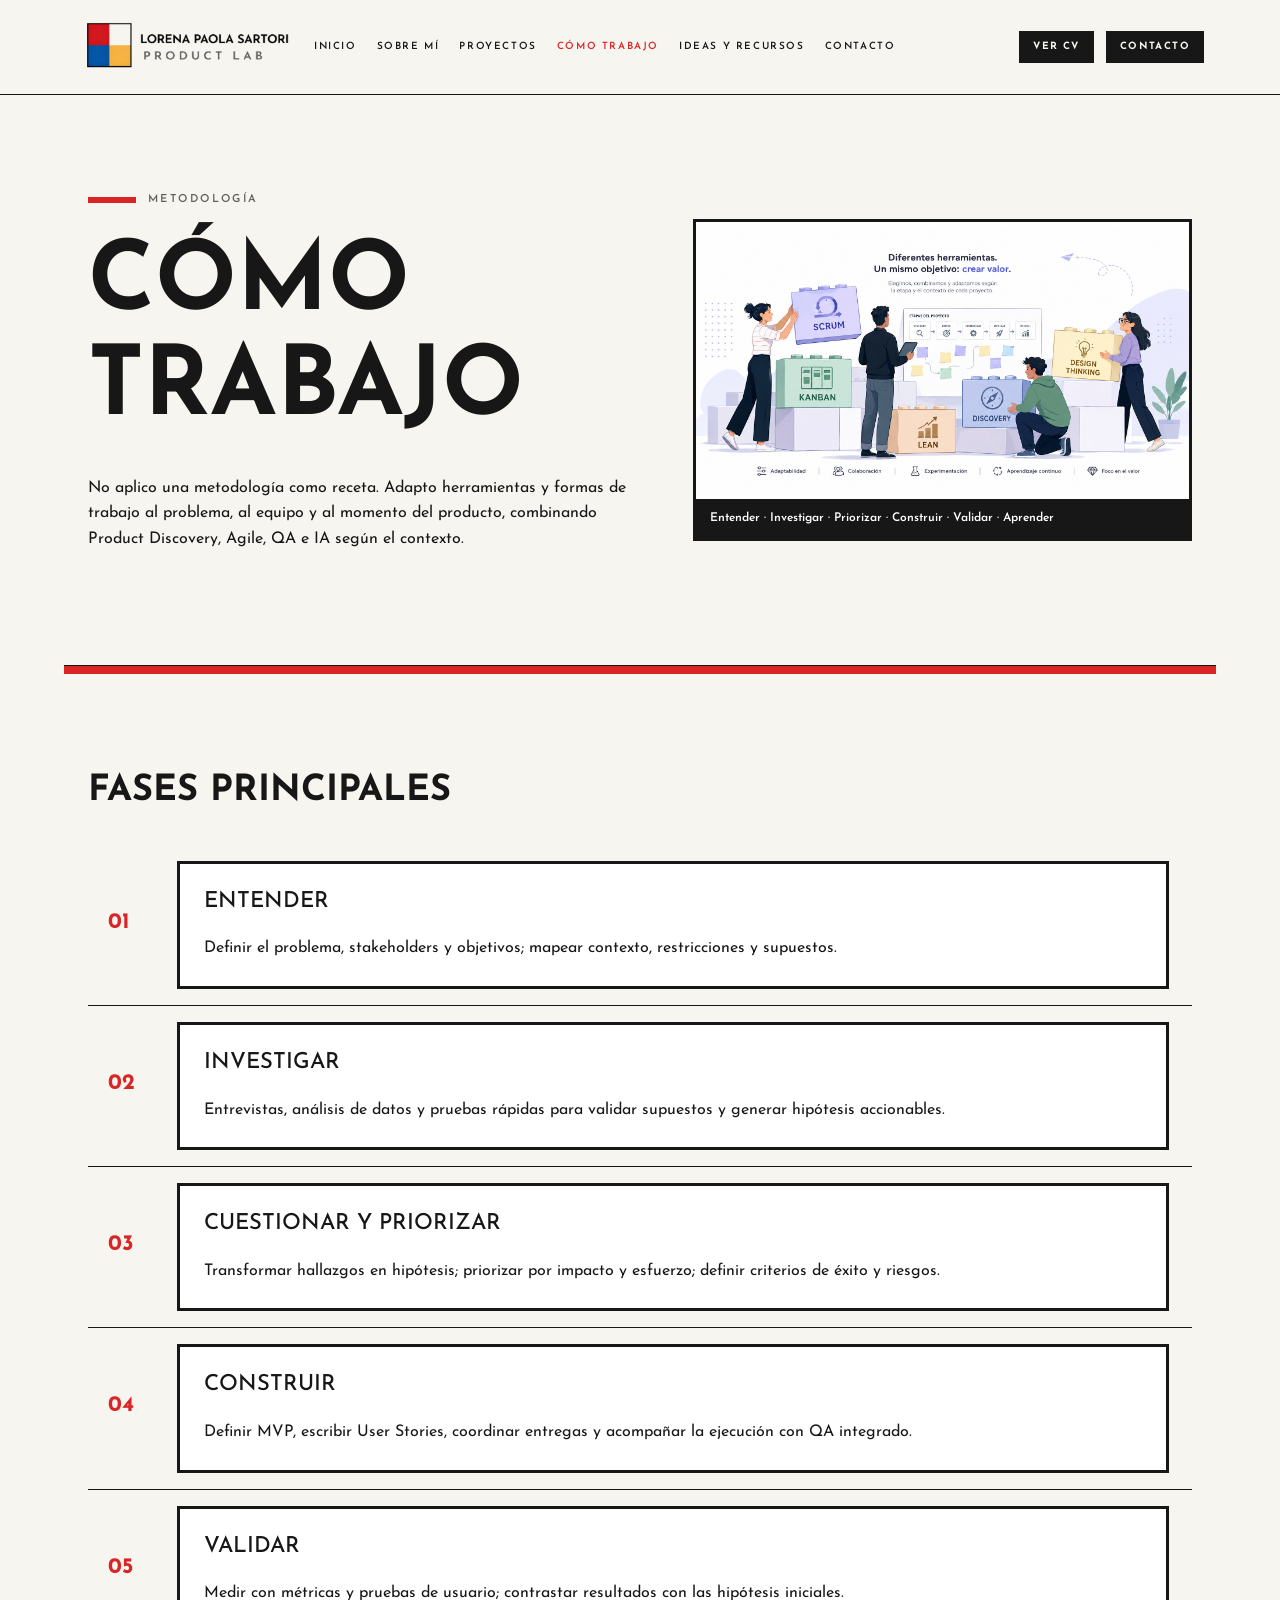
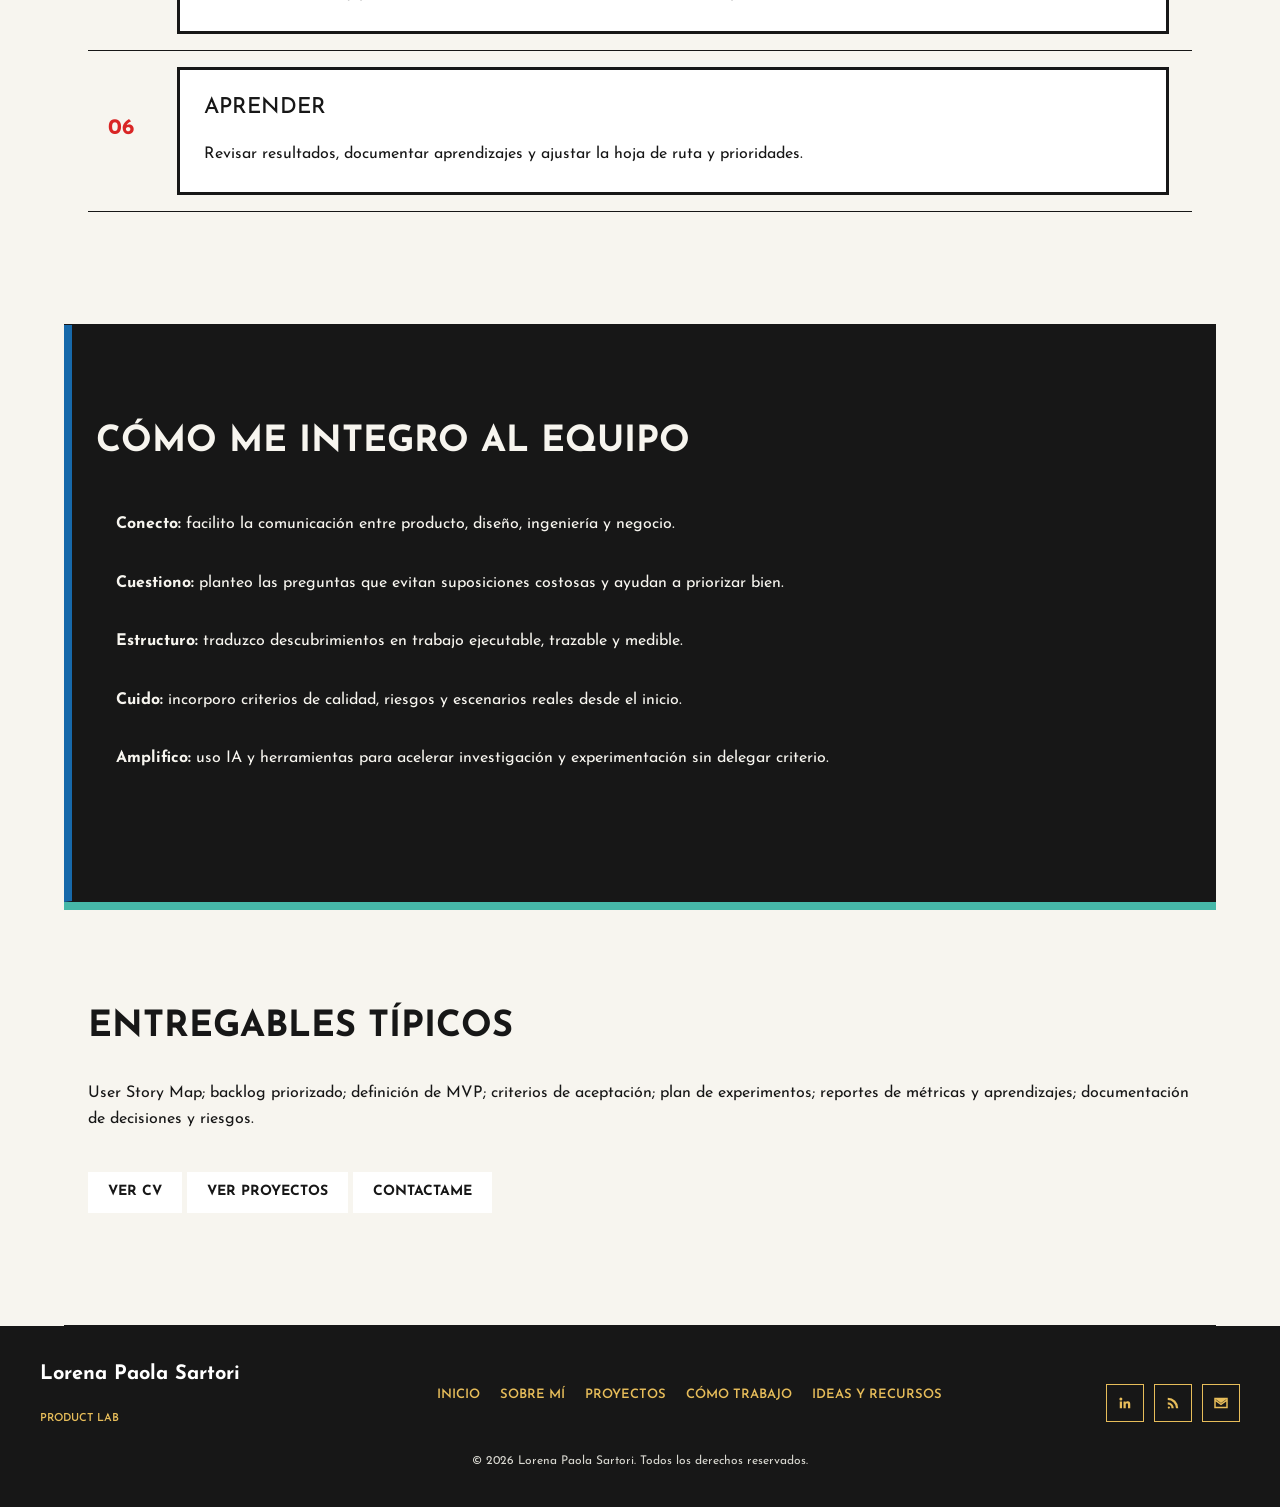
==== pages/como-trabajo.html @ ee50929f "Diseño: ajusta recursos, contacto y cabeceras responsive Alinea las páginas y el pie con los cambios" ====
<!DOCTYPE html>
<html lang="es">
<head>
  <meta charset="UTF-8" />
  <meta name="viewport" content="width=device-width, initial-scale=1.0" />
  <meta name="description" content="Cómo trabajo — Lorena Paola Sartori. Metodología, fases, entregables y forma de integrarme a equipos para convertir problemas en productos.">
  <title>Cómo trabajo | Lorena Sartori - Product Lab</title>

  <!-- Bootstrap -->
  <link href="https://cdn.jsdelivr.net/npm/bootstrap@5.3.3/dist/css/bootstrap.min.css" rel="stylesheet" integrity="sha384-QWTKZyjpPEjISv5WaRU9OFeRpok6YctnYmDr5pNlyT2bRjXh0JMhjY6hW+ALEwIH" crossorigin="anonymous">

  <!-- Google Fonts -->
  <link rel="preconnect" href="https://fonts.googleapis.com">
  <link rel="preconnect" href="https://fonts.gstatic.com" crossorigin>
  <link href="https://fonts.googleapis.com/css2?family=Josefin+Sans:ital,wght@0,100..700;1,100..700&display=swap" rel="stylesheet">

  <link href="https://unpkg.com/aos@2.3.4/dist/aos.css" rel="stylesheet">
  <!-- CSS externo -->
  <link rel="stylesheet" href="../style/styles.css">
</head>
<body class="site-body inner-page work-page">

  <header class="site-header">
    <nav class="navbar navbar-expand-lg site-navbar" aria-label="Navegación principal">
      <div class="container-fluid site-navbar-inner">
        <a class="navbar-brand brand" href="../index.html" aria-label="Lorena Paola Sartori Product Lab">
          <img class="brand-logo" src="../imagenes/ponle-en-el-nombre-lorena-paola-sartori.png" alt="Lorena Paola Sartori Product Lab">
        </a>
        <button class="navbar-toggler" type="button" data-bs-toggle="collapse" data-bs-target="#work-navigation" aria-controls="work-navigation" aria-expanded="false" aria-label="Abrir navegación">
          <span class="navbar-toggler-icon"></span>
        </button>
        <div class="collapse navbar-collapse" id="work-navigation">
          <ul class="navbar-nav nav-list me-auto mb-2 mb-lg-0">
            <li class="nav-item"><a class="nav-link" href="../index.html">Inicio</a></li>
            <li class="nav-item"><a class="nav-link" href="./sobre-mi.html">Sobre mí</a></li>
            <li class="nav-item"><a class="nav-link" href="./proyectos.html">Proyectos</a></li>
            <li class="nav-item"><a class="nav-link" href="./como-trabajo.html" aria-current="page">Cómo trabajo</a></li>
            <li class="nav-item"><a class="nav-link" href="./ideas-recursos.html">Ideas y Recursos</a></li>
            <li class="nav-item"><a class="nav-link" href="./contacto.html">Contacto</a></li>
          </ul>
          <div class="header-actions">
            <a href="../documento/lorena-paola-sartori.pdf" class="header-action">Ver CV</a>
            <a href="../index.html#contacto" class="header-action">Contacto</a>
          </div>
        </div>
      </div>
    </nav>
  </header>

  <main class="site-main">

    <section class="page-section work-hero" data-aos="fade-up">
      <p class="eyebrow"><span></span>Metodología</p>
      <h1 class="page-title">Cómo trabajo</h1>
      <p>
        No aplico una metodología como receta. Adapto herramientas y formas de trabajo al problema,
        al equipo y al momento del producto, combinando Product Discovery, Agile, QA e IA según el contexto.
      </p>
      <figure>
        <img
          src="../imagenes/metodologia.png"
          alt="Diagrama del flujo de trabajo: entender, investigar, priorizar, construir, validar, aprender"
        />
        <figcaption class="metadata">Entender · Investigar · Priorizar · Construir · Validar · Aprender</figcaption>
      </figure>
    </section>

    <section class="page-section" data-aos="fade-up">
      <h2 class="section-title">Fases principales</h2>

      <ol>
        <li>
          <article class="project-card">
            <h3>Entender</h3>
            <p>Definir el problema, stakeholders y objetivos; mapear contexto, restricciones y supuestos.</p>
          </article>
        </li>
        <li>
          <article class="project-card">
            <h3>Investigar</h3>
            <p>Entrevistas, análisis de datos y pruebas rápidas para validar supuestos y generar hipótesis accionables.</p>
          </article>
        </li>
        <li>
          <article class="project-card">
            <h3>Cuestionar y priorizar</h3>
            <p>Transformar hallazgos en hipótesis; priorizar por impacto y esfuerzo; definir criterios de éxito y riesgos.</p>
          </article>
        </li>
        <li>
          <article class="project-card">
            <h3>Construir</h3>
            <p>Definir MVP, escribir User Stories, coordinar entregas y acompañar la ejecución con QA integrado.</p>
          </article>
        </li>
        <li>
          <article class="project-card">
            <h3>Validar</h3>
            <p>Medir con métricas y pruebas de usuario; contrastar resultados con las hipótesis iniciales.</p>
          </article>
        </li>
        <li>
          <article class="project-card">
            <h3>Aprender</h3>
            <p>Revisar resultados, documentar aprendizajes y ajustar la hoja de ruta y prioridades.</p>
          </article>
        </li>
      </ol>
    </section>

    <section class="page-section" data-aos="fade-up">
      <h2 class="section-title">Cómo me integro al equipo</h2>

      <ul>
        <li><strong>Conecto:</strong> facilito la comunicación entre producto, diseño, ingeniería y negocio.</li>
        <li><strong>Cuestiono:</strong> planteo las preguntas que evitan suposiciones costosas y ayudan a priorizar bien.</li>
        <li><strong>Estructuro:</strong> traduzco descubrimientos en trabajo ejecutable, trazable y medible.</li>
        <li><strong>Cuido:</strong> incorporo criterios de calidad, riesgos y escenarios reales desde el inicio.</li>
        <li><strong>Amplifico:</strong> uso IA y herramientas para acelerar investigación y experimentación sin delegar criterio.</li>
      </ul>
    </section>

    <section class="page-section deliverables-section" data-aos="fade-up">
      <h2 class="section-title">Entregables típicos</h2>

      <p>
        User Story Map; backlog priorizado; definición de MVP; criterios de aceptación; plan de experimentos;
        reportes de métricas y aprendizajes; documentación de decisiones y riesgos.
      </p>

      <p>
        <!-- Ajuste 1: nombre de archivo sin espacios -->
        <a href="../documento/lorena-paola-sartori.pdf" class="header-action">Ver CV</a>
        <a href="./proyectos.html" class="header-action">Ver proyectos</a>
        <a href="../index.html#contacto" class="header-action">Contactame</a>
      </p>
    </section>

  </main>

  <footer class="site-footer">
    <div class="footer-content">
      <p class="brand-name">Lorena Paola Sartori</p>
      <p class="brand-label">Product Lab</p>

      <nav class="site-nav" aria-label="Navegación secundaria">
        <ul class="footer-nav-list">
          <li><a href="../index.html">Inicio</a></li>
          <li><a href="./sobre-mi.html">Sobre mí</a></li>
          <li><a href="./proyectos.html">Proyectos</a></li>
          <li><a href="./como-trabajo.html">Cómo trabajo</a></li>
          <li><a href="./ideas-recursos.html">Ideas y Recursos</a></li>
        </ul>
      </nav>

      <nav class="footer-socials" aria-label="Contacto">
        <a href="https://www.linkedin.com/in/lorena-paola-sartori-pm/" target="_blank" rel="noopener noreferrer" aria-label="LinkedIn">
          <svg viewBox="0 0 24 24" aria-hidden="true"><path d="M6.5 8.5a2 2 0 1 0 0-4 2 2 0 0 0 0 4ZM5 10h3v9H5Zm5 0h2.9v1.2c.5-.8 1.4-1.4 2.8-1.4 2.8 0 3.3 1.8 3.3 4V19h-3v-4.6c0-1.1 0-2.1-1.3-2.1s-1.7 1-1.7 2V19h-3Z"/></svg>
        </a>
        <a href="https://anonimus201990.blogspot.com/" target="_blank" rel="noopener noreferrer" aria-label="Blog">
          <svg viewBox="0 0 24 24" aria-hidden="true"><path d="M5 5v3a11 11 0 0 1 11 11h3A14 14 0 0 0 5 5Zm0 6v3a5 5 0 0 1 5 5h3a8 8 0 0 0-8-8Zm1.5 5.5a1.5 1.5 0 1 0 0 3 1.5 1.5 0 0 0 0-3Z"/></svg>
        </a>
        <a href="mailto:lorenapaolasartori.it@gmail.com" aria-label="Correo electrónico">
          <svg viewBox="0 0 24 24" aria-hidden="true"><path d="M3 5h18v14H3Zm2 2v.5l7 5 7-5V7l-7 5Zm14 10V10l-7 5-7-5v7Z"/></svg>
        </a>
      </nav>
      <p class="footer-copy">© 2026 Lorena Paola Sartori. Todos los derechos reservados.</p>
    </div>
  </footer>

  <!-- Bootstrap JS -->
  <script src="https://cdn.jsdelivr.net/npm/bootstrap@5.3.3/dist/js/bootstrap.bundle.min.js" integrity="sha384-YvpcrYf0tY3lHB60NNkmXc5s9fDVZLESaAA55NDzOxhy9GkcIdslK1eN7N6jIeHz" crossorigin="anonymous"></script>
  <script src="https://unpkg.com/aos@2.3.4/dist/aos.js"></script>
  <script>
    AOS.init({
      duration: 500,
      once: true,
      offset: 48,
      disable: window.matchMedia('(prefers-reduced-motion: reduce)').matches
    });
  </script></body>
</html>
---- style/styles.css ----
.project-card {
  transition: transform 0.3s ease, border-color 0.3s ease;
}
@media (prefers-reduced-motion: reduce) {
  .project-card {
    transition: none;
  }
}

html {
  scroll-behavior: smooth;
}

body,
.site-body {
  font-family: "Josefin Sans", Arial, sans-serif;
  font-size: 16px;
  line-height: 1.6;
  color: #171717;
  background-color: #F7F5EF;
}

ul,
ol {
  list-style: none;
}

a {
  color: inherit;
  text-decoration: none;
}

img {
  display: block;
  width: 100%;
  max-width: 100%;
  height: auto;
}

iframe {
  max-width: 100%;
  border: 1px solid #171717;
}

.embedded-content {
  width: 100%;
  height: 480px;
  border: none;
}

h1,
h2,
h3 {
  color: #171717;
  text-transform: uppercase;
}

h1,
.page-title {
  font-size: clamp(2.5rem, 10vw, 56px);
  font-weight: 700;
  line-height: 1.1;
}

h2,
.section-title {
  font-size: clamp(2rem, 7vw, 36px);
  font-weight: 700;
  line-height: 1.2;
}

h3 {
  font-size: 22px;
  line-height: 1.3;
}

p {
  font-size: 16px;
  line-height: 1.6;
}

.metadata {
  color: #5F625F;
  font-size: 12px;
  font-weight: 600;
}

.highlight-red {
  color: #D92525;
}

.eyebrow {
  margin: 0;
  color: #5F625F;
  font-size: 11px;
  font-weight: 600;
  letter-spacing: 0.22em;
  text-transform: uppercase;
}

.eyebrow-light {
  color: rgba(247, 245, 239, 0.6);
}

.section-title-light {
  color: #F7F5EF;
  margin-top: 16px;
}

.site-body a:hover {
  color: #D92525;
}
.site-body a:focus-visible,
.site-body button:focus-visible {
  outline: 2px solid #E7BD5A;
  outline-offset: 3px;
}
.site-body a:active,
.site-body button:active {
  transform: translateY(1px);
}

* {
  margin: 0;
  padding: 0;
  box-sizing: border-box;
}

.site-main {
  width: 100%;
  background-color: #F7F5EF;
}

.home-page .site-main {
  display: flex;
  flex-direction: column;
}

.home-page .hero-section {
  order: 1;
}

.home-page .project-metrics {
  order: 2;
}

.home-page .problems-section {
  order: 3;
}

.home-page .capacities-section {
  order: 4;
}

.home-page .work-method-section {
  order: 5;
}

.home-page .selected-projects-section {
  order: 6;
}

.home-page .contact-section {
  order: 7;
}

.page-section {
  display: flex;
  flex-direction: column;
  align-items: flex-start;
  gap: 24px;
  width: min(1200px, 100% - 48px);
  margin: 0 auto;
  padding: 64px 24px;
  border-bottom: 3px solid #171717;
}

.page-section figure {
  width: min(100%, 760px);
  border: 3px solid #171717;
  background-color: #FFFFFF;
}

.page-section figcaption {
  padding: 10px 14px;
  color: #FFFFFF;
  background-color: #171717;
  font-size: 12px;
}

.hero-section {
  display: grid;
  grid-template-columns: 1fr;
  grid-template-areas: "content" "image";
  align-items: center;
  gap: 48px;
}

.hero-content {
  grid-area: content;
  display: flex;
  flex-direction: column;
  gap: 20px;
  width: 100%;
}

.hero-image {
  grid-area: image;
  width: 100%;
  animation: hero-image-enter 500ms ease-out both;
}

@keyframes hero-image-enter {
  from {
    opacity: 0;
    transform: translateY(16px);
  }
  to {
    opacity: 1;
    transform: translateY(0);
  }
}
.hero-actions {
  display: flex;
  flex-wrap: wrap;
  gap: 14px;
  margin-top: 8px;
}

.project-metrics {
  width: 100%;
  border-top: 1px solid #171717;
  border-bottom: 1px solid #171717;
}

.metrics-container {
  display: grid;
  grid-template-columns: repeat(2, minmax(0, 1fr));
  width: min(1152px, 100%);
  margin: 0 auto;
}

.metric-item {
  display: flex;
  flex-direction: column;
  gap: 12px;
  min-height: 126px;
  padding: 28px 16px;
  border-left: 1px solid #171717;
}

.metric-item:first-child {
  border-left: 0;
}

.metric-item:nth-child(3) {
  border-left: 0;
  border-top: 1px solid #171717;
}

.metric-item:nth-child(4) {
  border-top: 1px solid #171717;
}

.metric-item strong {
  font-size: 40px;
  line-height: 1;
}

.metric-item span {
  max-width: 220px;
  color: #171717;
  font-size: 11px;
  font-weight: 600;
  letter-spacing: 0.16em;
  line-height: 1.45;
  text-transform: uppercase;
}

.metric-yellow {
  background-color: #E7BD5A;
}

.metric-black {
  color: #FFFFFF;
  background-color: #171717;
}

.metric-black span {
  color: #FFFFFF;
}

.metrics-note {
  width: min(1152px, 100%);
  margin: 0 auto;
  padding: 12px 24px;
  color: #5F625F;
  font-size: 12px;
}

.work-method-section {
  width: 100%;
  color: #FFFFFF;
  background-color: #171717;
  border-top: 1px solid #171717;
}

.work-method-inner,
.selected-projects-inner {
  width: min(1152px, 100% - 24px);
  margin: 0 auto;
  padding: 64px 12px;
}

.method-grid {
  display: grid;
  grid-template-columns: 1fr;
  gap: 1px;
  margin-top: 40px;
  background-color: rgba(247, 245, 239, 0.25);
}

.method-card {
  min-height: 248px;
  padding: 32px;
  background-color: #171717;
}

.method-card h3 {
  margin-top: 32px;
  color: #F7F5EF;
}

.method-card p {
  max-width: 304px;
  margin-top: 12px;
  color: rgba(247, 245, 239, 0.7);
}

.method-number {
  display: grid;
  place-items: center;
  width: 56px;
  height: 56px;
  border-radius: 50%;
  color: #FFFFFF;
  font-size: 18px;
  font-weight: 700;
}

.method-red {
  background-color: #D92525;
}

.method-blue {
  background-color: #1769AA;
}

.method-teal {
  color: #171717;
  background-color: #46B8A8;
}

.selected-projects-section {
  width: 100%;
  border-top: 1px solid #171717;
}

.section-heading-row {
  display: flex;
  align-items: flex-start;
  flex-direction: column;
  gap: 24px;
}

.selected-projects-link {
  flex-shrink: 0;
  color: #171717;
  background-color: transparent;
  border-color: #171717;
}

.selected-projects-link:hover {
  color: #FFFFFF;
  background-color: #171717;
  border-color: #171717;
}

.selected-project-carousel {
  height: auto;
  min-height: 0;
  margin-top: 56px;
  overflow: hidden;
  border: 1px solid #171717;
  background-color: #171717;
}

.selected-project-slide {
  display: grid;
  grid-template-columns: 1fr;
  height: auto;
  min-height: 0;
  color: #171717;
  background-color: #FFFFFF;
}

.selected-project-slide:hover {
  color: #171717;
}

.selected-project-slide:focus-visible {
  outline: 2px solid #D92525;
  outline-offset: -4px;
}

.selected-project-slide > img {
  width: 100%;
  height: auto;
  min-height: 0;
  aspect-ratio: 16/9;
  object-fit: contain;
  background-color: #FFFFFF;
  border-bottom: 1px solid #171717;
}

.selected-project-slide > div {
  padding: 32px 24px 64px;
}

.selected-project-slide h3,
.selected-project-slide p,
.project-card-label {
  margin-right: 24px;
  margin-left: 24px;
}

.selected-project-slide h3 {
  margin-top: 12px;
}

.selected-project-slide p {
  margin-bottom: 24px;
  color: #5F625F;
}

.contact-section {
  color: #FFFFFF;
  background-color: #1769AA;
}

.contact-section h2,
.contact-section p {
  color: #FFFFFF;
}

article {
  width: 100%;
}

article p {
  margin-bottom: 12px;
}

article p:last-child {
  margin-bottom: 0;
}

.project-card {
  display: flex;
  flex-direction: column;
  gap: 12px;
  width: 100%;
  padding: 24px;
  background-color: #FFFFFF;
  border: 3px solid #171717;
}

.project-name-grid .project-card {
  padding: 0 0 24px;
  overflow: hidden;
}

.project-card > img,
.project-card figure img,
.project-name-grid .project-card img {
  width: 100%;
  aspect-ratio: 16/9;
  height: auto;
  object-fit: contain;
  background-color: #FFFFFF;
  border: 1px solid #171717;
}

.project-card figure {
  width: 100%;
  margin: 0;
}

.project-name-grid .project-card img {
  border-bottom: 3px solid #171717;
}

.project-name-grid .project-card h3,
.project-name-grid .project-card p {
  margin-right: 24px;
  margin-left: 24px;
}

.project-name-grid .project-card h3 {
  margin-top: 8px;
}

.project-card h3,
.project-card p {
  color: #171717;
}

.project-grid,
.phase-grid,
.resource-grid {
  display: grid;
  grid-template-columns: 1fr;
  gap: 24px;
  width: 100%;
}

.project-name-grid {
  display: grid;
  grid-template-columns: 1fr;
  gap: 24px;
  width: 100%;
}

.phase-grid li {
  display: flex;
}

.phase-grid .project-card {
  height: 100%;
}

.resource-grid li {
  padding: 16px;
  background-color: #FFFFFF;
}

.numbered-list {
  display: flex;
  flex-direction: column;
  width: 100%;
}

.numbered-item {
  display: flex;
  gap: 20px;
  padding: 20px 24px;
  border-left: 8px solid #D92525;
  background-color: #FFFFFF;
}

.numbered-item .number {
  min-width: 40px;
  color: #D92525;
  font-size: 24px;
  font-weight: 700;
}

.numbered-item h3 {
  margin-bottom: 8px;
  font-size: 18px;
}

.numbered-item p {
  color: #5F625F;
  font-size: 14px;
}

.capacities {
  display: grid;
  grid-template-columns: 1fr;
  grid-template-areas: "capacity-one" "capacity-two" "capacity-three" "capacity-four" "capacity-five";
  gap: 24px;
  width: 100%;
}

.capacity-card {
  display: flex;
  flex-direction: column;
  gap: 12px;
  min-height: 200px;
  padding: 24px;
  position: relative;
}

.capacity-card:nth-child(1) {
  grid-area: capacity-one;
}

.capacity-card:nth-child(2) {
  grid-area: capacity-two;
}

.capacity-card:nth-child(3) {
  grid-area: capacity-three;
}

.capacity-card:nth-child(4) {
  grid-area: capacity-four;
}

.capacity-card:nth-child(5) {
  grid-area: capacity-five;
}

.capacity-card .card-number {
  position: absolute;
  top: 12px;
  right: 12px;
  font-size: 32px;
  opacity: 0.3;
}

.capacity-card h3 {
  font-size: 18px;
}

.capacity-card p {
  font-size: 14px;
}

.capacities-stage {
  width: 100%;
  padding: 1px;
  background-color: #171717;
}

.capacities-stage .capacities {
  grid-template-columns: 1fr;
  gap: 1px;
  padding: 0;
  background-color: #171717;
}

.capacities-stage .capacity-card {
  grid-area: auto;
  min-height: 216px;
  padding: 32px;
  background-color: #F7F5EF;
  border: 0;
}

.capacities-stage .capacity-card .card-number {
  position: static;
  display: grid;
  place-items: center;
  width: 32px;
  height: 32px;
  margin-bottom: 24px;
  color: #171717;
  background-color: #1769AA;
  font-size: 16px;
  opacity: 1;
}

.capacities-stage .capacity-card:nth-child(2) .card-number {
  background-color: #D92525;
}

.capacities-stage .capacity-card:nth-child(3) .card-number {
  background-color: #46B8A8;
}

.capacities-stage .capacity-card:nth-child(4) .card-number {
  background-color: #E7BD5A;
}

.capacities-stage .capacity-card:nth-child(5) .card-number {
  color: #FFFFFF;
  background-color: #171717;
}

.capacities-stage .capacity-card h3,
.capacities-stage .capacity-card p {
  color: #171717;
}

.card-blue {
  color: #FFFFFF;
  background-color: #1769AA;
}

.card-red {
  color: #FFFFFF;
  background-color: #D92525;
}

.card-teal {
  color: #FFFFFF;
  background-color: #46B8A8;
}

.card-yellow {
  color: #171717;
  background-color: #E7BD5A;
}

.card-black {
  color: #FFFFFF;
  background-color: #171717;
}

.card-blue h3,
.card-blue p,
.card-red h3,
.card-red p,
.card-teal h3,
.card-teal p,
.card-black h3,
.card-black p {
  color: #FFFFFF;
}

.journey-yellow,
.stereotype-yellow,
.exploring-yellow {
  width: 100%;
  padding: 40px;
  background-color: #E7BD5A;
}

.journey-cards {
  display: grid;
  grid-template-columns: 1fr;
  grid-template-areas: "card-one" "card-two" "card-three";
  gap: 24px;
  width: 100%;
}

.journey-card {
  grid-area: card-one;
  display: flex;
  flex-direction: column;
  gap: 12px;
  padding: 24px;
  position: relative;
  background-color: #FFFFFF;
  border: 3px solid #171717;
}

.journey-card:nth-child(2) {
  grid-area: card-two;
}

.journey-card:nth-child(3) {
  grid-area: card-three;
}

.journey-card .journey-number {
  position: absolute;
  top: -15px;
  left: 20px;
  display: grid;
  place-items: center;
  width: 40px;
  height: 40px;
  color: #171717;
  background-color: #E7BD5A;
  border: 3px solid #171717;
  border-radius: 50%;
}

.journey-card h3 {
  margin-top: 12px;
}

.evolution-black {
  width: 100%;
  padding: 40px;
  color: #FFFFFF;
  background-color: #171717;
}

.evolution-card,
.stereotype-card,
.exploring-card {
  display: flex;
  flex-direction: column;
  gap: 16px;
}

.evolution-card p {
  color: #FFFFFF;
}

.evolution-card strong {
  color: #E7BD5A;
}

.evolution-dots,
.tags-container {
  display: flex;
  flex-wrap: wrap;
  gap: 12px;
}

.evolution-dots {
  margin-top: 20px;
}

.dot {
  width: 16px;
  height: 16px;
  border-radius: 50%;
}

.dot-red {
  background-color: #D92525;
}

.dot-yellow {
  background-color: #E7BD5A;
}

.dot-teal {
  background-color: #46B8A8;
}

.stereotype-card p,
.exploring-card p {
  color: #171717;
}

.tag {
  padding: 8px 16px;
  color: #171717;
  background-color: #FFFFFF;
  border: 2px solid #171717;
  border-radius: 4px;
  font-size: 13px;
  font-weight: 600;
}

.tag-teal {
  color: #FFFFFF;
  background-color: #46B8A8;
  border-color: #46B8A8;
}

.contact-page .contact-section {
  display: grid;
  grid-template-columns: 1fr;
  grid-template-areas: "eyebrow" "title" "copy" "art";
}

.contact-page .contact-section > .eyebrow {
  grid-area: eyebrow;
}

.contact-page .contact-section .page-title {
  grid-area: title;
}

.contact-page .contact-section > p:not(.eyebrow) {
  grid-area: copy;
}

.contact-page .contact-section .geometric-art {
  grid-area: art;
}

.inner-page .site-main {
  display: flex;
  flex-direction: column;
}

.inner-page .page-section {
  width: min(1152px, 100% - 24px);
  padding: 64px 12px;
  border-bottom: 1px solid #171717;
}

.inner-page .page-section:first-child {
  padding-top: 64px;
}

.inner-page .page-section > article:not(.project-card),
.inner-page .page-section > p {
  max-width: 720px;
}

.inner-page .page-section > figure {
  width: min(100%, 760px);
  margin: 24px 0 0;
}

.inner-page .page-section > figure img {
  aspect-ratio: 16/9;
  object-fit: contain;
  background-color: #FFFFFF;
}

.inner-page .page-section > figure figcaption {
  background-color: #171717;
}

.inner-page .page-title {
  max-width: 900px;
  font-size: clamp(2.5rem, 14vw, 4rem);
}

.inner-page .project-card {
  margin-top: 24px;
}

.inner-page .project-card h3 {
  margin-bottom: 8px;
}

.inner-page .project-card strong {
  color: #1769AA;
}

.inner-page ul:not(.nav-list):not(.footer-nav-list),
.inner-page ol {
  width: 100%;
  padding-left: 0;
}

.inner-page ul:not(.nav-list):not(.footer-nav-list) li,
.inner-page ol > li {
  padding: 16px 20px;
  border-bottom: 1px solid #171717;
}

.inner-page ol {
  counter-reset: work-step;
}

.inner-page ol > li {
  counter-increment: work-step;
}

.inner-page ol > li::before {
  content: counter(work-step, decimal-leading-zero);
  display: inline-block;
  min-width: 48px;
  margin-right: 16px;
  color: #D92525;
  font-size: 22px;
  font-weight: 700;
}

.inner-page.work-page ol .project-card {
  display: inline-flex;
  width: calc(100% - 64px);
  padding: 16px;
  margin: 0;
  vertical-align: middle;
}

.inner-page.resources-page iframe {
  width: 100%;
  background-color: #FFFFFF;
}

.inner-page .contact-section {
  width: 100%;
  max-width: none;
  min-height: 320px;
  color: #FFFFFF;
  background-color: #1769AA;
}

.inner-page .contact-section .page-title,
.inner-page .contact-section p {
  color: #FFFFFF;
}

.inner-page .contact-section .header-action {
  color: #171717;
  background-color: #F7F5EF;
  border-color: #F7F5EF;
}

.inner-page .contact-section .header-action:hover {
  background-color: #E7BD5A;
  border-color: #E7BD5A;
}

.about-page .exploration-section {
  background-color: #171717;
}

.about-page .exploration-card {
  background-color: #FFFFFF;
  border-color: #E7BD5A;
}

.about-page .page-section.exploration-section .exploration-card p,
.about-page .page-section.exploration-section .exploration-card li {
  color: #171717;
}

.about-page .page-section:nth-child(2) {
  border-top: 8px solid #E7BD5A;
}

.about-page .page-section:nth-child(3) {
  background-color: #FFFFFF;
  border-left: 8px solid #46B8A8;
}

.about-page .page-section:nth-child(4) {
  background-color: #E7BD5A;
}

.about-page .page-section:nth-child(5) {
  background-color: #171717;
}

.about-page .page-section:nth-child(5) .section-title,
.about-page .page-section:nth-child(5) p,
.about-page .page-section:nth-child(5) li {
  color: #F7F5EF;
}

.projects-page .page-section:nth-child(2) {
  border-top: 8px solid #1769AA;
}

.projects-page .page-section:nth-child(3) {
  border-top: 8px solid #D92525;
}

.projects-page .project-name-grid {
  display: grid;
  grid-template-columns: repeat(auto-fit, minmax(min(100%, 280px), 1fr));
  gap: 20px;
}

.projects-page .project-name-grid .project-card {
  min-height: 100%;
  margin-top: 0;
  padding: 0 0 24px;
  gap: 0;
  background-color: #FFFFFF;
  border: 1px solid #171717;
}

.projects-page .project-name-grid .project-card:nth-child(3n) {
  border-top: 6px solid #46B8A8;
}

.projects-page .project-name-grid .project-card:nth-child(3n+1) {
  border-top: 6px solid #1769AA;
}

.projects-page .project-name-grid .project-card:nth-child(3n+2) {
  border-top: 6px solid #E7BD5A;
}

.projects-page .project-name-grid .project-card img {
  aspect-ratio: 16/10;
  border: 0;
  border-bottom: 1px solid #171717;
}

.projects-page .project-name-grid .project-card h3 {
  margin: 18px 24px 0;
}

.projects-page .project-name-grid .project-card p {
  margin: 4px 24px 0;
  color: #5F625F;
}

.projects-page .featured-case {
  display: grid;
  grid-template-columns: minmax(0, 1fr);
  align-items: center;
  gap: 20px;
  padding: 20px;
}

.projects-page .featured-case-copy {
  display: flex;
  flex-direction: column;
  gap: 10px;
  min-width: 0;
}

.projects-page .featured-case-copy h3 {
  margin: 0 0 6px;
}

.projects-page .featured-case-copy p {
  margin: 0;
  color: #5F625F;
}

.projects-page .featured-case-copy strong {
  color: #1769AA;
}

.projects-page .featured-case-visual {
  width: 100%;
  margin: 0;
  padding: 14px;
  background-color: #F7F5EF;
  border: 1px solid #171717;
}

.projects-page .featured-case-visual img {
  width: 100%;
  height: 220px;
  aspect-ratio: auto;
  object-fit: contain;
  background-color: #FFFFFF;
  border: 0;
}

.projects-page .featured-case-visual figcaption {
  margin-top: 10px;
  padding: 0;
  color: #5F625F;
  background-color: transparent;
}

.work-page .page-section:nth-child(2) {
  border-top: 8px solid #D92525;
}

.work-page .page-section:nth-child(3) {
  background-color: #171717;
  border-left: 8px solid #1769AA;
}

.work-page .page-section:nth-child(3) .section-title,
.work-page .page-section:nth-child(3) li,
.work-page .page-section:nth-child(3) strong {
  color: #F7F5EF;
}

.work-page .page-section:nth-child(4) {
  border-top: 8px solid #46B8A8;
}

.resources-page .page-section:nth-child(2) {
  border-top: 8px solid #46B8A8;
}

.resources-page .page-section:nth-child(3) {
  background-color: #E7BD5A;
  border-top: 8px solid #E7BD5A;
}

.resources-page .page-section:nth-child(4) {
  background-color: #FFFFFF;
  border-top: 8px solid #1769AA;
}

.resources-page .page-section:nth-child(5) {
  border-top: 8px solid #D92525;
}

.about-page .page-section ul li,
.work-page .page-section ul li,
.resources-page .page-section ul li {
  transition: background-color 0.2s ease, transform 0.2s ease;
}

.about-page .page-section ul li:hover,
.work-page .page-section ul li:hover,
.resources-page .page-section ul li:hover {
  background-color: rgba(231, 189, 90, 0.22);
  transform: translateX(4px);
}

@media (min-width: 768px) {
  .metrics-container {
    grid-template-columns: repeat(4, minmax(0, 1fr));
  }
  .metric-item strong {
    font-size: 48px;
  }
  .metric-item {
    min-height: 156px;
    padding: 40px 24px;
  }
  .metric-item:nth-child(3) {
    border-left: 1px solid #171717;
    border-top: 0;
  }
  .metric-item:nth-child(4) {
    border-top: 0;
  }
  .work-method-inner,
  .selected-projects-inner {
    width: min(1152px, 100% - 48px);
    padding: 80px 24px;
  }
  .method-grid {
    grid-template-columns: repeat(2, minmax(0, 1fr));
    margin-top: 56px;
  }
  .section-heading-row {
    align-items: flex-end;
    flex-direction: row;
    justify-content: space-between;
  }
  .inner-page .page-section {
    width: min(1152px, 100% - 48px);
    padding: 80px 24px;
  }
  .inner-page .page-section:first-child {
    padding-top: 80px;
  }
  .inner-page .page-title {
    font-size: clamp(3rem, 8vw, 6rem);
  }
  .inner-page.work-page ol .project-card {
    width: calc(100% - 72px);
    padding: 24px;
  }
  .inner-page .contact-section {
    min-height: 360px;
  }
  .projects-page .featured-case {
    grid-template-columns: minmax(0, 1.2fr) minmax(0, 0.8fr);
    gap: 24px;
    padding: 24px;
  }
  .projects-page .featured-case-visual img {
    height: 280px;
  }
  .project-grid,
  .phase-grid,
  .resource-grid {
    grid-template-columns: repeat(2, minmax(0, 1fr));
  }
  .journey-cards {
    grid-template-columns: repeat(2, minmax(0, 1fr));
    grid-template-areas: "card-one card-two" "card-three card-three";
  }
  .capacities {
    grid-template-columns: repeat(2, minmax(0, 1fr));
    grid-template-areas: "capacity-one capacity-two" "capacity-three capacity-four" "capacity-five capacity-five";
  }
  .capacities-stage .capacities {
    grid-template-columns: repeat(2, minmax(0, 1fr));
  }
  .capacities-stage .capacity-card:last-child {
    grid-column: 1/-1;
  }
  .selected-project-carousel {
    height: 480px;
  }
  .selected-project-carousel .carousel-inner,
  .selected-project-carousel .carousel-item {
    height: 100%;
  }
  .selected-project-slide {
    grid-template-columns: minmax(0, 1.35fr) minmax(0, 1fr);
    height: 100%;
  }
  .selected-project-slide > img {
    height: 100%;
    min-height: 380px;
    border-right: 1px solid #171717;
    border-bottom: 0;
  }
  .selected-project-slide > div {
    padding: 48px 32px 72px;
  }
}
@media (min-width: 1024px) {
  .hero-section {
    grid-template-columns: minmax(0, 1fr) minmax(0, 1fr);
    grid-template-areas: "content image";
    min-height: 580px;
  }
  .hero-image {
    max-width: 500px;
  }
  .capacities {
    grid-template-columns: repeat(2, minmax(0, 1fr));
    grid-template-areas: "capacity-one capacity-two" "capacity-three capacity-four" "capacity-five capacity-five";
  }
  .method-grid {
    grid-template-columns: repeat(3, minmax(0, 1fr));
    margin-top: 64px;
  }
  .journey-cards {
    grid-template-columns: repeat(3, 1fr);
    grid-template-areas: "card-one card-two card-three";
  }
  .project-grid,
  .phase-grid,
  .resource-grid {
    grid-template-columns: repeat(2, minmax(0, 1fr));
  }
  .secondary-project-grid {
    grid-template-columns: repeat(3, minmax(0, 1fr));
  }
  .contact-page .contact-section {
    grid-template-columns: minmax(0, 1.1fr) minmax(220px, 0.9fr);
    grid-template-areas: "eyebrow art" "title art" "copy art";
    align-items: center;
  }
  .work-method-inner,
  .selected-projects-inner,
  .inner-page .page-section {
    padding-top: 96px;
    padding-bottom: 96px;
  }
  .inner-page .page-section:first-child {
    padding-top: 96px;
  }
}
@media (min-width: 1440px) {
  .page-section {
    width: min(1400px, 100% - 48px);
  }
}
@media (prefers-reduced-motion: reduce) {
  html {
    scroll-behavior: auto;
  }
  .hero-image {
    animation: none;
  }
  .header-action,
  .btn,
  .site-navbar .nav-link,
  .site-navbar .navbar-toggler {
    transition: none;
  }
  .about-page .page-section ul li,
  .work-page .page-section ul li,
  .resources-page .page-section ul li {
    transition: none;
  }
  .about-page .page-section ul li:hover,
  .work-page .page-section ul li:hover,
  .resources-page .page-section ul li:hover {
    transform: none;
  }
}
.inner-page .page-section > .eyebrow {
  display: flex;
  align-items: center;
  gap: 12px;
  width: 100%;
}

.inner-page .page-section > .eyebrow span {
  display: inline-block;
  flex: 0 0 48px;
  height: 6px;
  background-color: #1769AA;
}

.about-page .about-hero > .eyebrow span {
  background-color: #E7BD5A;
}

.work-page .work-hero > .eyebrow span {
  background-color: #D92525;
}

.resources-page .resources-hero > .eyebrow span {
  background-color: #46B8A8;
}

.contact-page .contact-section > .eyebrow span {
  background-color: #E7BD5A;
}

.resources-page .resource-library-section > * {
  width: 100%;
  max-width: none;
  text-align: left;
}

.resources-page .resource-library-section > .section-title {
  margin-bottom: 8px;
}

.resources-page .resource-grid {
  display: grid;
  grid-template-columns: minmax(0, 1fr);
  gap: 1px;
  padding: 1px;
  background-color: #171717;
  list-style: none;
}

.resources-page .resource-grid li {
  min-width: 0;
  min-height: 104px;
  padding: 20px;
  border: 0;
  background-color: #F7F5EF;
  text-align: left;
  overflow-wrap: anywhere;
}

.resources-page .resource-grid li:nth-child(4n+2) {
  background-color: #46B8A8;
}

.resources-page .resource-grid li:nth-child(4n) {
  color: #FFFFFF;
  background-color: #171717;
}

.resources-page .resource-grid li:hover {
  transform: none;
}

.resources-page .learning-section > figure {
  width: min(100%, 760px);
}

.resources-page .learning-section .embedded-content {
  display: block;
  min-height: 320px;
}

.resources-page .page-section > p {
  width: 100%;
  max-width: none;
}

.work-page .deliverables-section > p:first-of-type {
  width: 100%;
  max-width: none;
}

.resources-page .learning-section > p:last-child,
.resources-page .page-section > p:last-child {
  display: flex;
  flex-wrap: wrap;
  gap: 12px;
}

.resources-page .resource-grid li {
  display: flex;
  flex-direction: column;
  justify-content: space-between;
  gap: 14px;
  min-height: 156px;
  padding: 24px;
}

.resources-page .resource-grid li::before {
  color: #1769AA;
  font-size: 14px;
  font-weight: 700;
  letter-spacing: 0.12em;
  counter-increment: resource-item;
  content: "0" counter(resource-item);
}

.resources-page .resource-grid {
  counter-reset: resource-item;
}

.resources-page .resource-grid li strong {
  display: block;
  font-size: 18px;
  line-height: 1.25;
  text-transform: uppercase;
}

.resources-page .resource-grid li span {
  font-size: 14px;
  line-height: 1.5;
}

.resources-page .resource-grid li:nth-child(2)::before {
  color: #171717;
}

.resources-page .resource-grid li:nth-child(4)::before {
  color: #E7BD5A;
}

.resources-page .resource-grid li:nth-child(4) strong,
.resources-page .resource-grid li:nth-child(4) span {
  color: #FFFFFF;
}

@media (min-width: 768px) {
  .about-page .about-hero,
  .work-page .work-hero,
  .resources-page .resources-hero {
    display: grid;
    grid-template-columns: minmax(0, 1fr) minmax(0, 0.9fr);
    grid-template-areas: "eyebrow image" "title image" "copy image";
    align-items: center;
    column-gap: clamp(24px, 4vw, 64px);
  }
  .about-page .about-hero > .eyebrow,
  .work-page .work-hero > .eyebrow,
  .resources-page .resources-hero > .eyebrow {
    grid-area: eyebrow;
  }
  .about-page .about-hero > .page-title,
  .work-page .work-hero > .page-title,
  .resources-page .resources-hero > .page-title {
    grid-area: title;
  }
  .about-page .about-hero > article,
  .work-page .work-hero > p:not(.eyebrow),
  .resources-page .resources-hero > p:not(.eyebrow) {
    grid-area: copy;
  }
  .about-page .about-hero > figure,
  .work-page .work-hero > figure,
  .resources-page .resources-hero > figure {
    grid-area: image;
    align-self: center;
    width: 100%;
    max-width: none;
    margin: 0;
  }
}
.resources-page .resource-library-section .resource-grid li {
  transition: background-color 0.2s ease, color 0.2s ease, transform 0.2s ease;
}

@media (hover: hover) {
  .resources-page .resource-library-section .resource-grid li:hover {
    color: #171717;
    background-color: #E7BD5A;
    transform: translateY(-3px);
  }
  .resources-page .resource-library-section .resource-grid li:hover strong,
  .resources-page .resource-library-section .resource-grid li:hover span {
    color: #171717;
  }
  .resources-page .resource-library-section .resource-grid li:hover::before {
    color: #1769AA;
  }
}
.contact-page .contact-section {
  display: grid;
  grid-template-columns: minmax(0, 1fr);
  grid-template-areas: "eyebrow" "title" "copy" "art";
  align-items: center;
  gap: 18px;
  width: calc(100% - 24px);
  max-width: 1152px;
  min-height: 0;
  margin: 24px auto 0;
  padding: 40px 24px;
  color: #171717;
  background-color: #F7F5EF;
  border-bottom: 1px solid #171717;
}

.contact-page .contact-section > .eyebrow {
  grid-area: eyebrow;
  color: #5F625F;
}

.contact-page .contact-section > .eyebrow span {
  display: inline-block;
  width: 48px;
  height: 6px;
  background-color: #1769AA;
}

.contact-page .contact-section .page-title {
  grid-area: title;
  color: #171717;
  font-size: clamp(3rem, 12vw, 6rem);
}

.contact-page .contact-section > p:not(.eyebrow) {
  grid-area: copy;
  max-width: 560px;
  color: #5F625F;
}

.contact-page .contact-section .geometric-art {
  grid-area: art;
  display: grid;
  grid-template-columns: repeat(2, minmax(0, 1fr));
  grid-template-rows: repeat(2, minmax(0, 1fr));
  width: min(100%, 360px);
  aspect-ratio: 1;
  justify-self: center;
  gap: 1px;
  border: 1px solid #171717;
  background-color: #171717;
}

.contact-page .contact-section .geometric-art span {
  background-color: #F7F5EF;
}

.contact-page .contact-section .geometric-art .contact-shape-blue {
  background-color: #1769AA;
}

.contact-page .contact-section .geometric-art .contact-shape-curve {
  background-color: #171717;
  border-bottom-left-radius: 100%;
}

.contact-page .contact-section .geometric-art .contact-shape-red {
  background-color: #D92525;
  border-top-right-radius: 100%;
}

.contact-page .contact-options-section {
  display: grid;
  grid-template-columns: minmax(0, 1fr);
  gap: 0;
  width: min(1152px, 100% - 48px);
  max-width: 1152px;
  padding: 48px 0;
  border-bottom: 0;
}

.contact-page .contact-option {
  display: flex;
  flex-direction: column;
  justify-content: center;
  gap: 14px;
  min-width: 0;
  min-height: 120px;
  padding: 24px;
  border: 1px solid #171717;
}

.contact-page .contact-option + .contact-option {
  border-top: 0;
}

.contact-page .contact-option span {
  color: #5F625F;
  font-size: 11px;
  letter-spacing: 0.2em;
  text-transform: uppercase;
}

.contact-page .contact-option strong {
  overflow-wrap: anywhere;
  font-size: 18px;
}

.contact-page .contact-option:hover {
  color: #171717;
  background-color: #E7BD5A;
}

@media (min-width: 768px) {
  .resources-page .resource-grid {
    grid-template-columns: repeat(2, minmax(0, 1fr));
  }
  .resources-page .resource-grid li:last-child {
    grid-column: 1/-1;
  }
  .contact-page .contact-section {
    grid-template-columns: minmax(0, 1.1fr) minmax(220px, 0.9fr);
    grid-template-areas: "eyebrow art" "title art" "copy art";
    column-gap: 32px;
    width: min(1152px, 100% - 48px);
    min-height: 0;
    padding: 64px 24px;
  }
  .contact-page .contact-options-section {
    grid-template-columns: repeat(3, minmax(0, 1fr));
  }
  .contact-page .contact-option + .contact-option {
    border-top: 1px solid #171717;
    border-left: 0;
  }
}
@media (prefers-reduced-motion: reduce) {
  .resources-page .resource-library-section .resource-grid li {
    transition: none;
  }
  .resources-page .resource-library-section .resource-grid li:hover {
    transform: none;
  }
  .contact-page .contact-option {
    transition: none;
  }
}
.site-header {
  display: flex;
  flex-direction: column;
  align-items: center;
  gap: 24px;
  width: 100%;
  min-height: 80px;
  padding: 18px 32px;
  color: #FFFFFF;
  background-color: #171717;
}

.brand {
  display: flex;
  flex-direction: column;
  gap: 2px;
}

.brand-name {
  color: #FFFFFF;
  font-size: 20px;
  font-weight: 700;
  line-height: 1.2;
}

.brand-label {
  color: #E7BD5A;
  font-size: 11px;
  font-weight: 600;
  text-transform: uppercase;
}

.site-nav {
  display: flex;
  justify-content: center;
  width: 100%;
}

.nav-list {
  display: flex;
  flex-direction: column;
  align-items: center;
  gap: 20px;
}

.header-actions {
  display: flex;
  justify-content: center;
  flex-wrap: wrap;
  gap: 12px;
  width: 100%;
}

.site-header {
  display: block;
  min-height: 0;
  padding: 0;
}

.site-navbar {
  padding: 16px 12px;
  color: #171717;
  background-color: #F7F5EF;
  border-bottom: 1px solid #171717;
}

.site-navbar-inner {
  gap: 10px;
  width: min(1152px, 100%);
  margin: 0 auto;
}

.site-navbar .brand {
  flex-shrink: 0;
}

.site-navbar .navbar-brand {
  margin-right: 0;
}

.site-navbar .brand-logo {
  display: block;
  width: 220px;
  height: 52px;
  object-fit: cover;
  object-position: center;
}

.site-navbar .nav-list {
  flex-direction: column;
  align-items: stretch;
  gap: 4px;
}

.site-navbar .brand-name {
  color: #171717;
  font-size: 14px;
  text-transform: uppercase;
  letter-spacing: 0.02em;
}

.site-navbar .brand-label {
  color: #5F625F;
  letter-spacing: 0.22em;
}

@media (min-width: 992px) {
  .site-navbar .nav-list {
    flex-direction: row;
    align-items: center;
    gap: 4px;
  }
}
@media (max-width: 991.98px) {
  .site-navbar-inner {
    flex-wrap: wrap;
  }
  .site-navbar .navbar-brand {
    margin-right: auto;
  }
  .site-navbar .brand-logo {
    width: 190px;
    height: 46px;
  }
  .site-navbar .navbar-collapse {
    flex-basis: 100%;
    margin-top: 16px;
    padding-top: 16px;
    border-top: 1px solid #171717;
  }
  .site-navbar .nav-list {
    margin-bottom: 16px !important;
  }
  .site-navbar .header-actions {
    justify-content: flex-start;
    width: 100%;
  }
}
@media (min-width: 1024px) {
  .site-header {
    flex-direction: row;
  }
  .site-nav {
    width: auto;
    flex: 1 1 auto;
  }
  .nav-list {
    flex-direction: row;
  }
  .header-actions {
    width: auto;
  }
}
.nav-list a {
  color: #FFFFFF;
  font-size: 13px;
  font-weight: 600;
  text-transform: uppercase;
}
.nav-list a:hover {
  color: #E7BD5A;
}

.site-navbar .nav-link {
  padding: 6px 6px;
  color: #171717;
  font-size: 10px;
  font-weight: 600;
  letter-spacing: 0.16em;
  text-transform: uppercase;
  white-space: nowrap;
  transition: all 0.3s ease;
}
.site-navbar .nav-link:hover, .site-navbar .nav-link:focus {
  color: #E7BD5A;
}
.site-navbar .nav-link.active, .site-navbar .nav-link[aria-current=page] {
  color: #D92525;
}
.site-navbar .nav-link:active {
  transform: translateY(1px);
}

.site-navbar .navbar-toggler {
  width: 44px;
  height: 44px;
  padding: 8px;
  border: 1px solid #171717;
  border-radius: 0;
  transition: all 0.3s ease;
}

.site-navbar .navbar-toggler-icon {
  filter: none;
}

.site-navbar .navbar-toggler:hover,
.site-navbar .navbar-toggler:focus {
  background-color: #E7BD5A;
  border-color: #171717;
}

.site-navbar .navbar-toggler:active {
  transform: scale(0.96);
}

.site-navbar .navbar-collapse {
  align-items: center;
}

.site-footer {
  width: 100%;
  padding: 36px 32px;
  color: #FFFFFF;
  background-color: #171717;
}

.footer-content {
  display: grid;
  grid-template-columns: minmax(0, 1fr) auto;
  align-items: center;
  gap: 8px 20px;
  max-width: 1200px;
  margin: 0 auto;
}

.footer-content > .brand-name {
  grid-column: 1;
  grid-row: 1;
}

.footer-content > .brand-label {
  grid-column: 1;
  grid-row: 2;
}

.footer-content .site-nav {
  grid-column: 1/-1;
  grid-row: 3;
}

.footer-nav-list {
  display: flex;
  flex-direction: column;
  gap: 8px;
}

.footer-nav-list a {
  color: #E7BD5A;
  font-size: 13px;
  font-weight: 600;
  text-transform: uppercase;
}
.footer-nav-list a:hover {
  color: #FFFFFF;
}

.footer-copy {
  grid-column: 1/-1;
  grid-row: 4;
  margin: 0;
  color: #D9D8D1;
  font-size: 12px;
  text-align: center;
}

.footer-socials {
  display: flex;
  grid-column: 2;
  grid-row: 1/span 2;
  align-self: center;
  justify-self: end;
  gap: 10px;
}

.footer-socials a {
  display: grid;
  place-items: center;
  width: 38px;
  height: 38px;
  color: #E7BD5A;
  border: 1px solid #E7BD5A;
  transition: color 0.3s ease, background-color 0.3s ease;
}
.footer-socials a:hover {
  color: #171717;
  background-color: #E7BD5A;
}
.footer-socials a:focus-visible {
  outline: 2px solid #FFFFFF;
  outline-offset: 3px;
}

.footer-socials svg {
  width: 18px;
  height: 18px;
  fill: currentColor;
}

@media (min-width: 768px) {
  .footer-nav-list {
    flex-direction: row;
    flex-wrap: wrap;
    gap: 16px;
  }
}
@media (min-width: 1024px) {
  .footer-content {
    grid-template-columns: max-content minmax(0, 1fr) auto;
  }
  .footer-content > .brand-name {
    grid-column: 1;
    grid-row: 1;
  }
  .footer-content > .brand-label {
    grid-column: 1;
    grid-row: 2;
  }
  .footer-content .site-nav {
    grid-column: 2;
    grid-row: 1/span 2;
  }
  .footer-socials {
    grid-column: 3;
    grid-row: 1/span 2;
  }
  .footer-copy {
    grid-column: 1/-1;
    grid-row: 3;
  }
  .footer-nav-list {
    gap: 20px;
  }
}
@media (prefers-reduced-motion: reduce) {
  .footer-socials a {
    transition: none;
  }
}
.header-action,
.btn {
  display: inline-block;
  padding: 10px 18px;
  color: #171717;
  background-color: #FFFFFF;
  border: 2px solid #FFFFFF;
  font-size: 14px;
  font-weight: 700;
  line-height: 1.2;
  text-align: center;
  border-radius: 0;
  text-transform: uppercase;
  transition: all 0.3s ease;
}
.header-action:hover,
.btn:hover {
  background-color: #E7BD5A;
  border-color: #E7BD5A;
  color: #171717;
}
.header-action:active,
.btn:active {
  transform: translateY(2px);
}

.site-navbar .header-action {
  padding: 8px 12px;
  color: #F7F5EF;
  background-color: #171717;
  border-color: #171717;
  font-size: 10px;
  letter-spacing: 0.14em;
  white-space: nowrap;
}
.site-navbar .header-action:hover, .site-navbar .header-action:focus {
  color: #171717;
  background-color: #E7BD5A;
  border-color: #E7BD5A;
}

.header-action:focus-visible,
.site-navbar .nav-link:focus-visible,
.footer-nav-list a:focus-visible,
.gallery-carousel button:focus-visible {
  outline: 2px solid #E7BD5A;
  outline-offset: 3px;
}

.project-card {
  display: flex;
  flex-direction: column;
  gap: 12px;
  width: 100%;
  padding: 24px;
  background-color: #FFFFFF;
  border: 3px solid #171717;
}
@media (hover: hover) {
  .project-card:hover {
    transform: translateY(-4px);
    border-color: #D92525;
  }
}
.project-card:active {
  transform: translateY(-1px);
}
.project-card:focus-within {
  border-color: #E7BD5A;
}

.project-name-grid .project-card {
  padding: 0 0 24px;
  overflow: hidden;
}

.project-card > img,
.project-card figure img,
.project-name-grid .project-card img {
  width: 100%;
  aspect-ratio: 16/9;
  height: auto;
  object-fit: contain;
  background-color: #FFFFFF;
  border: 1px solid #171717;
}

.project-card figure {
  width: 100%;
  margin: 0;
}

.project-name-grid .project-card img {
  border-bottom: 3px solid #171717;
}

.project-name-grid .project-card h3,
.project-name-grid .project-card p {
  margin-right: 24px;
  margin-left: 24px;
}

.project-name-grid .project-card h3 {
  margin-top: 8px;
}

.project-card h3,
.project-card p {
  color: #171717;
}

.card-blue {
  color: #FFFFFF;
  background-color: #1769AA;
}

.card-red {
  color: #FFFFFF;
  background-color: #D92525;
}

.card-teal {
  color: #FFFFFF;
  background-color: #46B8A8;
}

.card-yellow {
  color: #171717;
  background-color: #E7BD5A;
}

.card-black {
  color: #FFFFFF;
  background-color: #171717;
}

.card-blue h3,
.card-blue p,
.card-red h3,
.card-red p,
.card-teal h3,
.card-teal p,
.card-black h3,
.card-black p {
  color: #FFFFFF;
}

.selected-project-card h3 {
  margin-top: 12px;
}

.selected-project-card p {
  margin-bottom: 24px;
  color: #5F625F;
}

.project-card-label {
  margin-right: 24px;
  margin-left: 24px;
}

.selected-project-carousel .carousel-inner,
.selected-project-carousel .carousel-item {
  height: auto;
  background-color: #171717;
}

.selected-project-carousel .carousel-indicators {
  z-index: 3;
  margin-bottom: 16px;
}

.selected-project-carousel .carousel-indicators button {
  width: 9px;
  height: 9px;
  margin-right: 5px;
  margin-left: 5px;
  border: 1px solid #FFFFFF;
  border-radius: 50%;
  background-color: transparent;
  opacity: 1;
}

.selected-project-carousel .carousel-indicators button.active {
  background-color: #E7BD5A;
  border-color: #E7BD5A;
}

.selected-project-carousel .carousel-control-prev,
.selected-project-carousel .carousel-control-next {
  width: 8%;
  opacity: 0.9;
}

.selected-project-carousel .carousel-control-prev:hover,
.selected-project-carousel .carousel-control-next:hover {
  opacity: 1;
  background-color: rgba(23, 23, 23, 0.25);
}

.gallery-carousel {
  width: 100%;
  max-width: 760px;
  height: auto;
  min-height: 0;
  overflow: hidden;
  border: 3px solid #171717;
  background-color: #171717;
}

.gallery-carousel .carousel-inner,
.gallery-carousel .carousel-item {
  height: auto;
}

.gallery-carousel .carousel-item img {
  height: auto;
  aspect-ratio: 16/9;
}

.gallery-carousel .carousel-caption {
  padding: 12px;
  background-color: rgba(23, 23, 23, 0.82);
}

.gallery-carousel .carousel-caption h3,
.gallery-carousel .carousel-caption p {
  margin: 0;
  color: #FFFFFF;
}

.gallery-carousel .carousel-indicators {
  z-index: 3;
}

.gallery-carousel .carousel-indicators button {
  width: 9px;
  height: 9px;
  margin-right: 5px;
  margin-left: 5px;
  border: 1px solid #FFFFFF;
  border-radius: 50%;
  background-color: transparent;
  opacity: 1;
}

.gallery-carousel .carousel-indicators button.active {
  background-color: #E7BD5A;
  border-color: #E7BD5A;
}

.gallery-carousel .carousel-control-prev,
.gallery-carousel .carousel-control-next {
  z-index: 3;
  width: 10%;
  opacity: 0.9;
}

.gallery-carousel .carousel-control-prev:hover,
.gallery-carousel .carousel-control-next:hover {
  opacity: 1;
  background-color: rgba(23, 23, 23, 0.25);
}

.gallery-carousel .carousel-indicators button:hover,
.gallery-carousel .carousel-control-prev:hover,
.gallery-carousel .carousel-control-next:hover {
  opacity: 0.7;
}

@media (min-width: 768px) {
  .selected-project-carousel .carousel-inner,
  .selected-project-carousel .carousel-item {
    height: 100%;
  }
  .gallery-carousel {
    height: 440px;
  }
  .gallery-carousel .carousel-inner,
  .gallery-carousel .carousel-item {
    height: 100%;
  }
  .gallery-carousel .carousel-item img {
    height: 100%;
  }
}
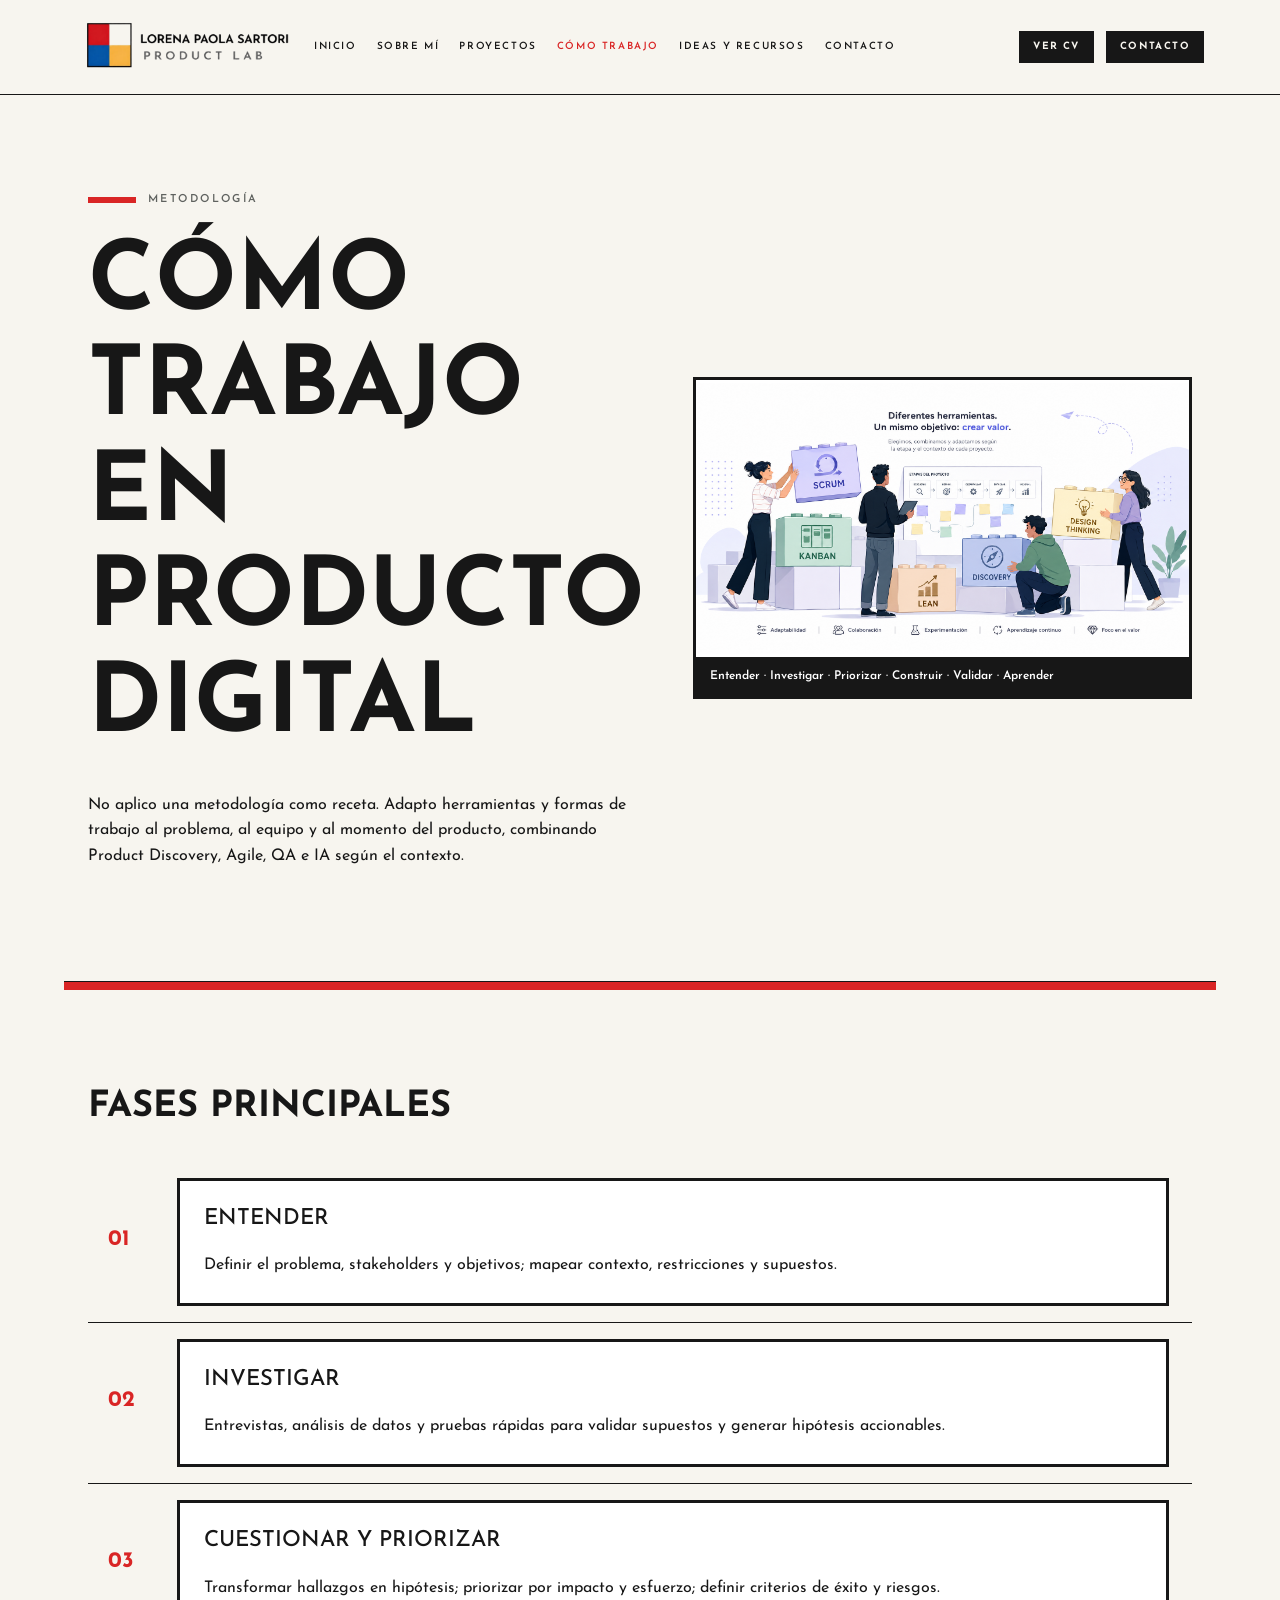
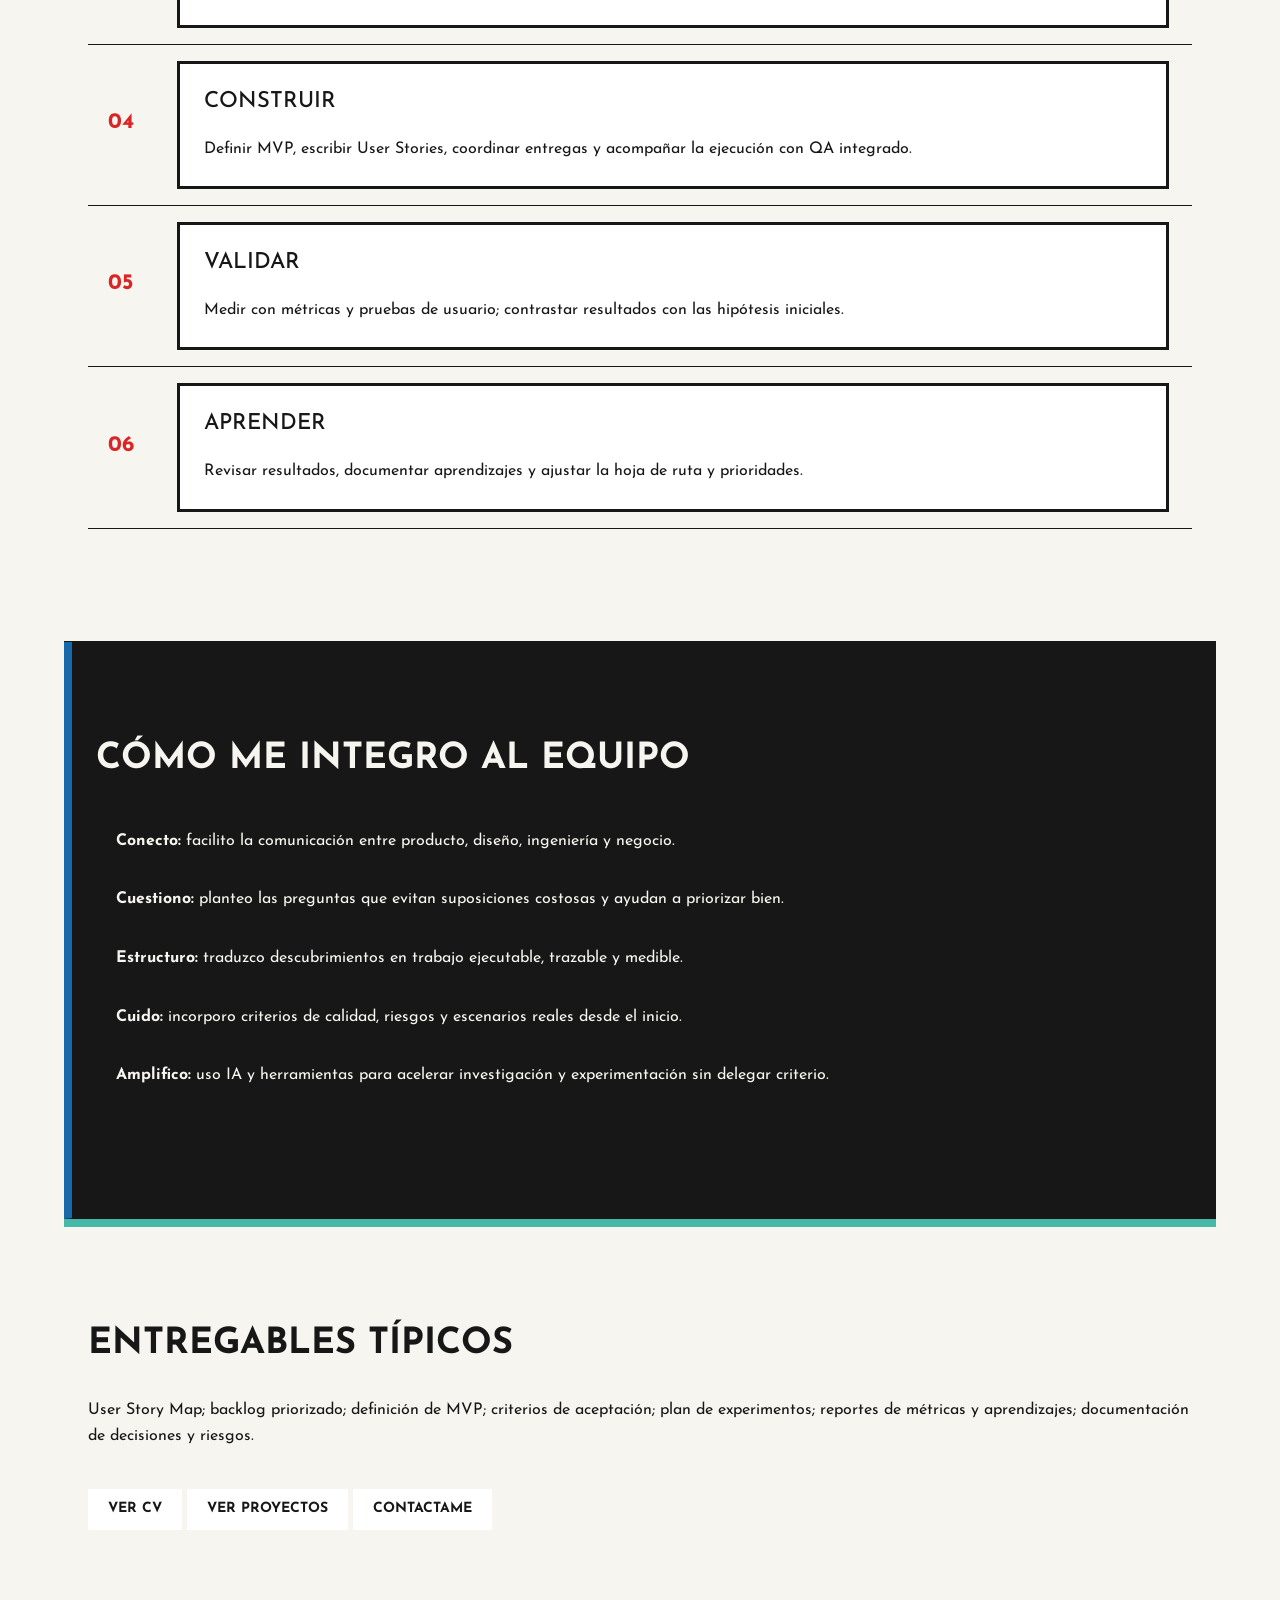
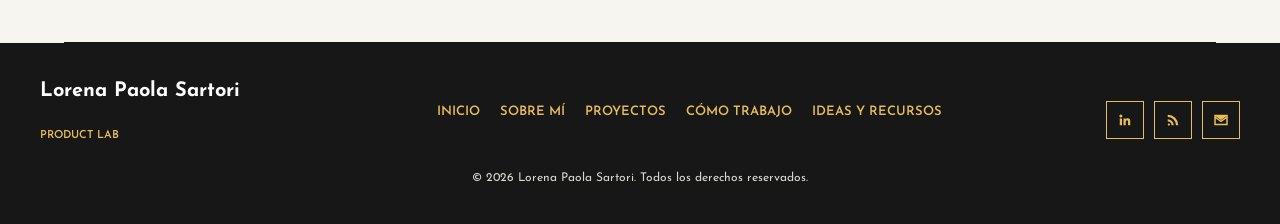
==== commit 5896105a: "Improve on-page SEO and project content" ====
--- a/pages/como-trabajo.html
+++ b/pages/como-trabajo.html
@@ -3,8 +3,8 @@
 <head>
   <meta charset="UTF-8" />
   <meta name="viewport" content="width=device-width, initial-scale=1.0" />
-  <meta name="description" content="Cómo trabajo — Lorena Paola Sartori. Metodología, fases, entregables y forma de integrarme a equipos para convertir problemas en productos.">
-  <title>Cómo trabajo | Lorena Sartori - Product Lab</title>
+  <meta name="description" content="Conocé cómo Lorena Paola Sartori combina Product Discovery, gestión ágil, QA y aprendizaje para acompañar equipos y productos digitales.">
+  <title>Metodología de producto digital | Lorena Paola Sartori — Discovery y QA</title>
 
   <!-- Bootstrap -->
   <link href="https://cdn.jsdelivr.net/npm/bootstrap@5.3.3/dist/css/bootstrap.min.css" rel="stylesheet" integrity="sha384-QWTKZyjpPEjISv5WaRU9OFeRpok6YctnYmDr5pNlyT2bRjXh0JMhjY6hW+ALEwIH" crossorigin="anonymous">
@@ -24,7 +24,7 @@
     <nav class="navbar navbar-expand-lg site-navbar" aria-label="Navegación principal">
       <div class="container-fluid site-navbar-inner">
         <a class="navbar-brand brand" href="../index.html" aria-label="Lorena Paola Sartori Product Lab">
-          <img class="brand-logo" src="../imagenes/ponle-en-el-nombre-lorena-paola-sartori.png" alt="Lorena Paola Sartori Product Lab">
+          <img class="brand-logo" src="../imagenes/logo-product-lab-lorena-paola-sartori.png" alt="Lorena Paola Sartori Product Lab">
         </a>
         <button class="navbar-toggler" type="button" data-bs-toggle="collapse" data-bs-target="#work-navigation" aria-controls="work-navigation" aria-expanded="false" aria-label="Abrir navegación">
           <span class="navbar-toggler-icon"></span>
@@ -51,14 +51,14 @@
 
     <section class="page-section work-hero" data-aos="fade-up">
       <p class="eyebrow"><span></span>Metodología</p>
-      <h1 class="page-title">Cómo trabajo</h1>
+      <h1 class="page-title">Cómo trabajo en producto digital</h1>
       <p>
         No aplico una metodología como receta. Adapto herramientas y formas de trabajo al problema,
         al equipo y al momento del producto, combinando Product Discovery, Agile, QA e IA según el contexto.
       </p>
       <figure>
         <img
-          src="../imagenes/metodologia.png"
+          src="../imagenes/metodologia-producto-digital.png"
           alt="Diagrama del flujo de trabajo: entender, investigar, priorizar, construir, validar, aprender"
         />
         <figcaption class="metadata">Entender · Investigar · Priorizar · Construir · Validar · Aprender</figcaption>
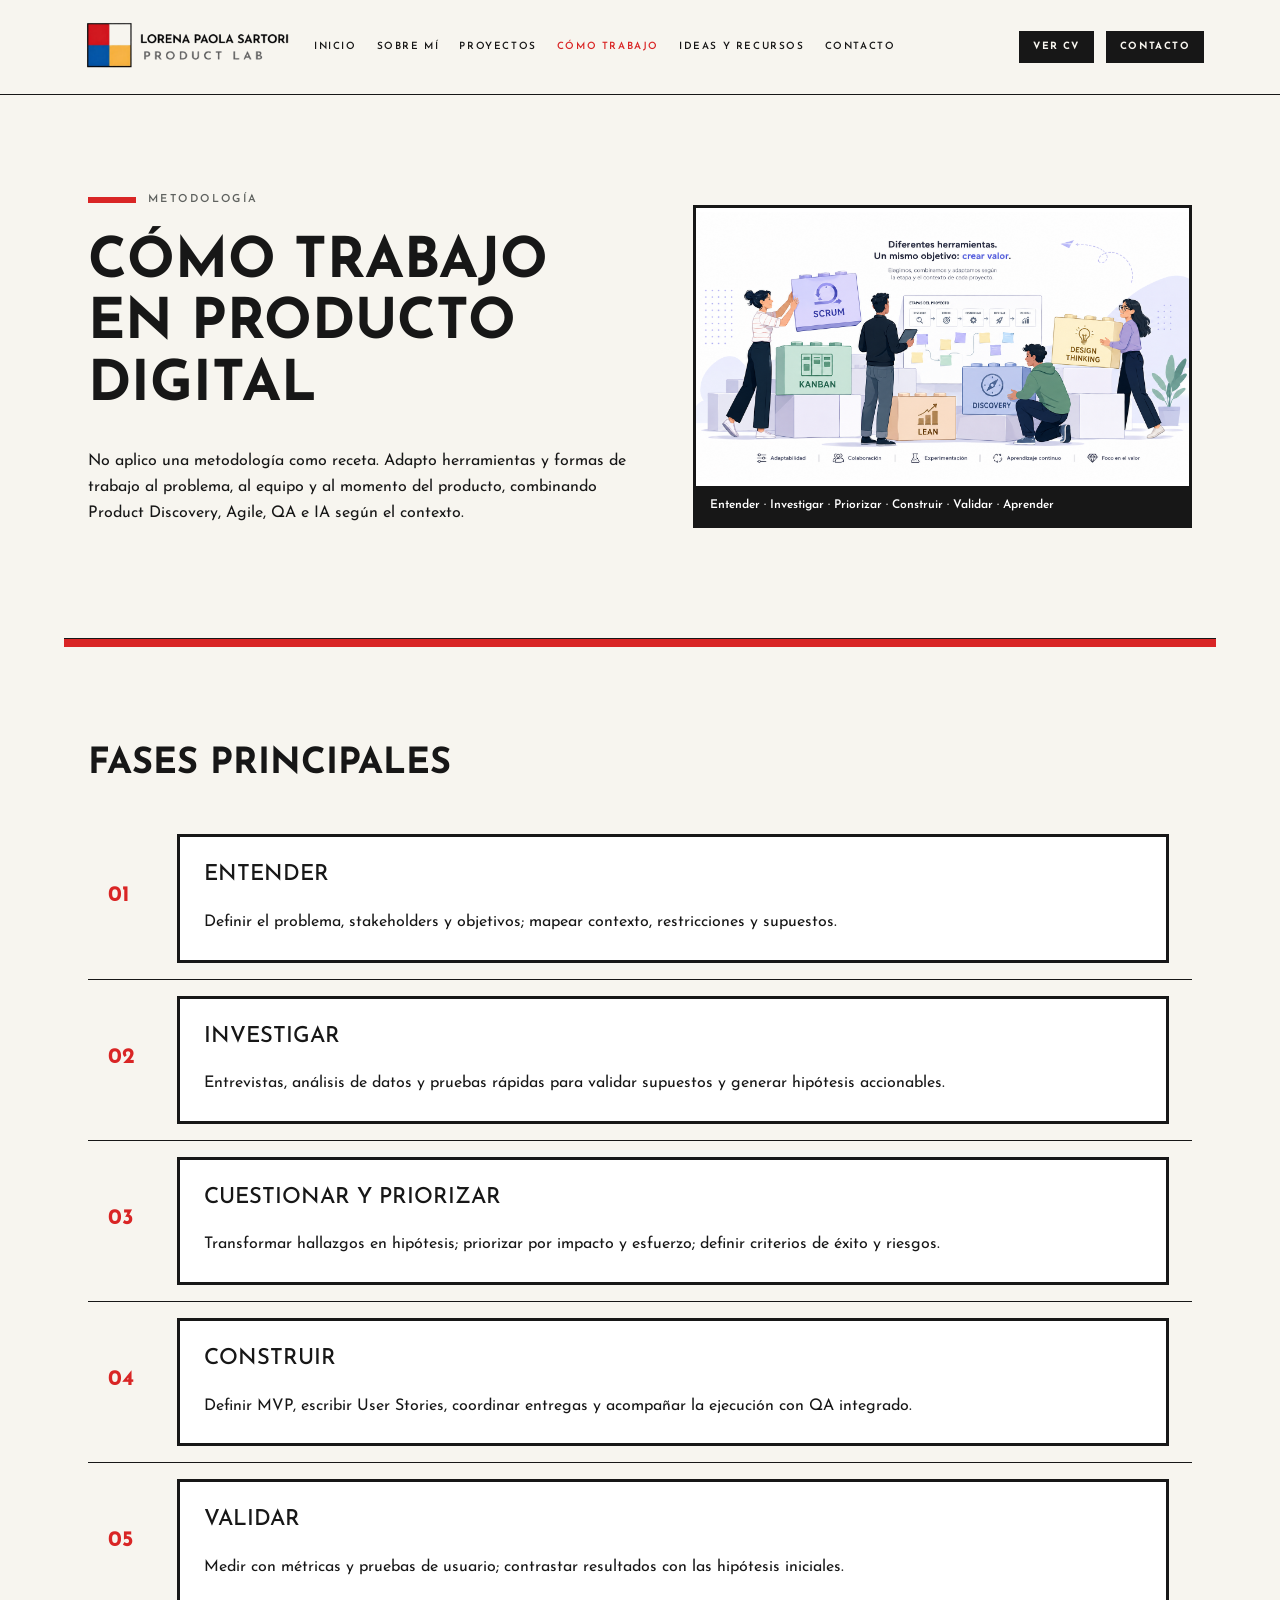
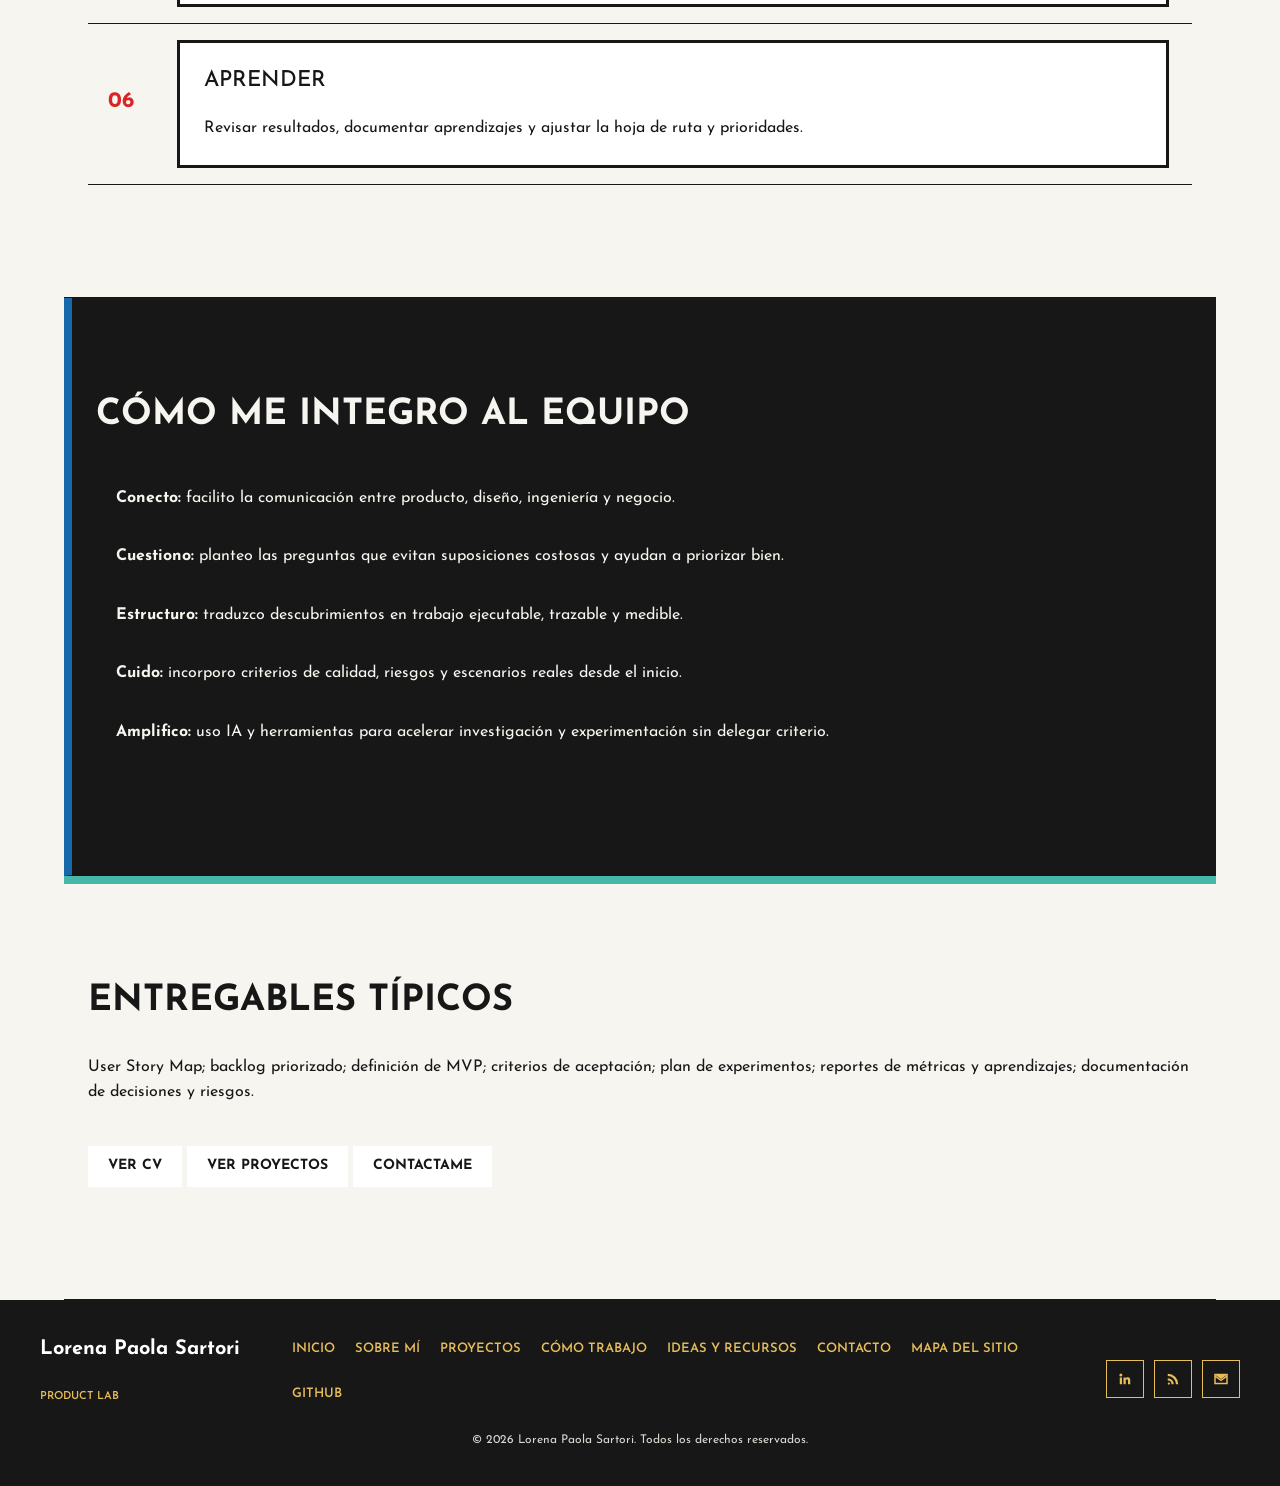
==== commit 01c420c8: "Link site sections and professional profiles" ====
--- a/pages/como-trabajo.html
+++ b/pages/como-trabajo.html
@@ -150,6 +150,9 @@
           <li><a href="./proyectos.html">Proyectos</a></li>
           <li><a href="./como-trabajo.html">Cómo trabajo</a></li>
           <li><a href="./ideas-recursos.html">Ideas y Recursos</a></li>
+          <li><a href="./contacto.html">Contacto</a></li>
+          <li><a href="../mapa-del-sitio.html">Mapa del sitio</a></li>
+          <li><a href="https://github.com/Anonimus201990" target="_blank" rel="noopener noreferrer">GitHub</a></li>
         </ul>
       </nav>
 
--- a/style/styles.css
+++ b/style/styles.css
@@ -112,7 +112,7 @@
 }
 .site-body a:focus-visible,
 .site-body button:focus-visible {
-  outline: 2px solid #E7BD5A;
+  outline: 2px solid currentColor;
   outline-offset: 3px;
 }
 .site-body a:active,
@@ -695,7 +695,7 @@
 }
 
 .card-teal {
-  color: #FFFFFF;
+  color: #171717;
   background-color: #46B8A8;
 }
 
@@ -713,11 +713,14 @@
 .card-blue p,
 .card-red h3,
 .card-red p,
-.card-teal h3,
-.card-teal p,
 .card-black h3,
 .card-black p {
   color: #FFFFFF;
+}
+
+.card-teal h3,
+.card-teal p {
+  color: #171717;
 }
 
 .journey-yellow,
@@ -841,7 +844,7 @@
 }
 
 .tag-teal {
-  color: #FFFFFF;
+  color: #171717;
   background-color: #46B8A8;
   border-color: #46B8A8;
 }
@@ -904,8 +907,11 @@
 }
 
 .inner-page .page-title {
+  width: 100%;
+  min-width: 0;
   max-width: 900px;
-  font-size: clamp(2.5rem, 14vw, 4rem);
+  font-size: clamp(2.5rem, 10vw, 56px);
+  overflow-wrap: anywhere;
 }
 
 .inner-page .project-card {
@@ -1215,9 +1221,6 @@
   .inner-page .page-section:first-child {
     padding-top: 80px;
   }
-  .inner-page .page-title {
-    font-size: clamp(3rem, 8vw, 6rem);
-  }
   .inner-page.work-page ol .project-card {
     width: calc(100% - 72px);
     padding: 24px;
@@ -1406,6 +1409,7 @@
 }
 
 .resources-page .resource-grid li:nth-child(4n+2) {
+  color: #171717;
   background-color: #46B8A8;
 }
 
@@ -1489,6 +1493,11 @@
 .resources-page .resource-grid li:nth-child(4) strong,
 .resources-page .resource-grid li:nth-child(4) span {
   color: #FFFFFF;
+}
+
+.resources-page .resource-grid li:nth-child(2) strong,
+.resources-page .resource-grid li:nth-child(2) span {
+  color: #171717;
 }
 
 @media (min-width: 768px) {
@@ -1575,7 +1584,7 @@
 .contact-page .contact-section .page-title {
   grid-area: title;
   color: #171717;
-  font-size: clamp(3rem, 12vw, 6rem);
+  font-size: clamp(2.5rem, 10vw, 56px);
 }
 
 .contact-page .contact-section > p:not(.eyebrow) {
@@ -1865,7 +1874,7 @@
   transition: all 0.3s ease;
 }
 .site-navbar .nav-link:hover, .site-navbar .nav-link:focus {
-  color: #E7BD5A;
+  color: #D92525;
 }
 .site-navbar .nav-link.active, .site-navbar .nav-link[aria-current=page] {
   color: #D92525;
@@ -2034,16 +2043,16 @@
 .btn {
   display: inline-block;
   padding: 10px 18px;
-  color: #171717;
-  background-color: #FFFFFF;
   border: 2px solid #FFFFFF;
+  border-radius: 0;
   font-size: 14px;
   font-weight: 700;
   line-height: 1.2;
   text-align: center;
-  border-radius: 0;
   text-transform: uppercase;
   transition: all 0.3s ease;
+  color: #171717;
+  background-color: #FFFFFF;
 }
 .header-action:hover,
 .btn:hover {
@@ -2075,7 +2084,7 @@
 .site-navbar .nav-link:focus-visible,
 .footer-nav-list a:focus-visible,
 .gallery-carousel button:focus-visible {
-  outline: 2px solid #E7BD5A;
+  outline: 2px solid currentColor;
   outline-offset: 3px;
 }
 
@@ -2152,7 +2161,7 @@
 }
 
 .card-teal {
-  color: #FFFFFF;
+  color: #171717;
   background-color: #46B8A8;
 }
 
@@ -2170,11 +2179,14 @@
 .card-blue p,
 .card-red h3,
 .card-red p,
-.card-teal h3,
-.card-teal p,
 .card-black h3,
 .card-black p {
   color: #FFFFFF;
+}
+
+.card-teal h3,
+.card-teal p {
+  color: #171717;
 }
 
 .selected-project-card h3 {
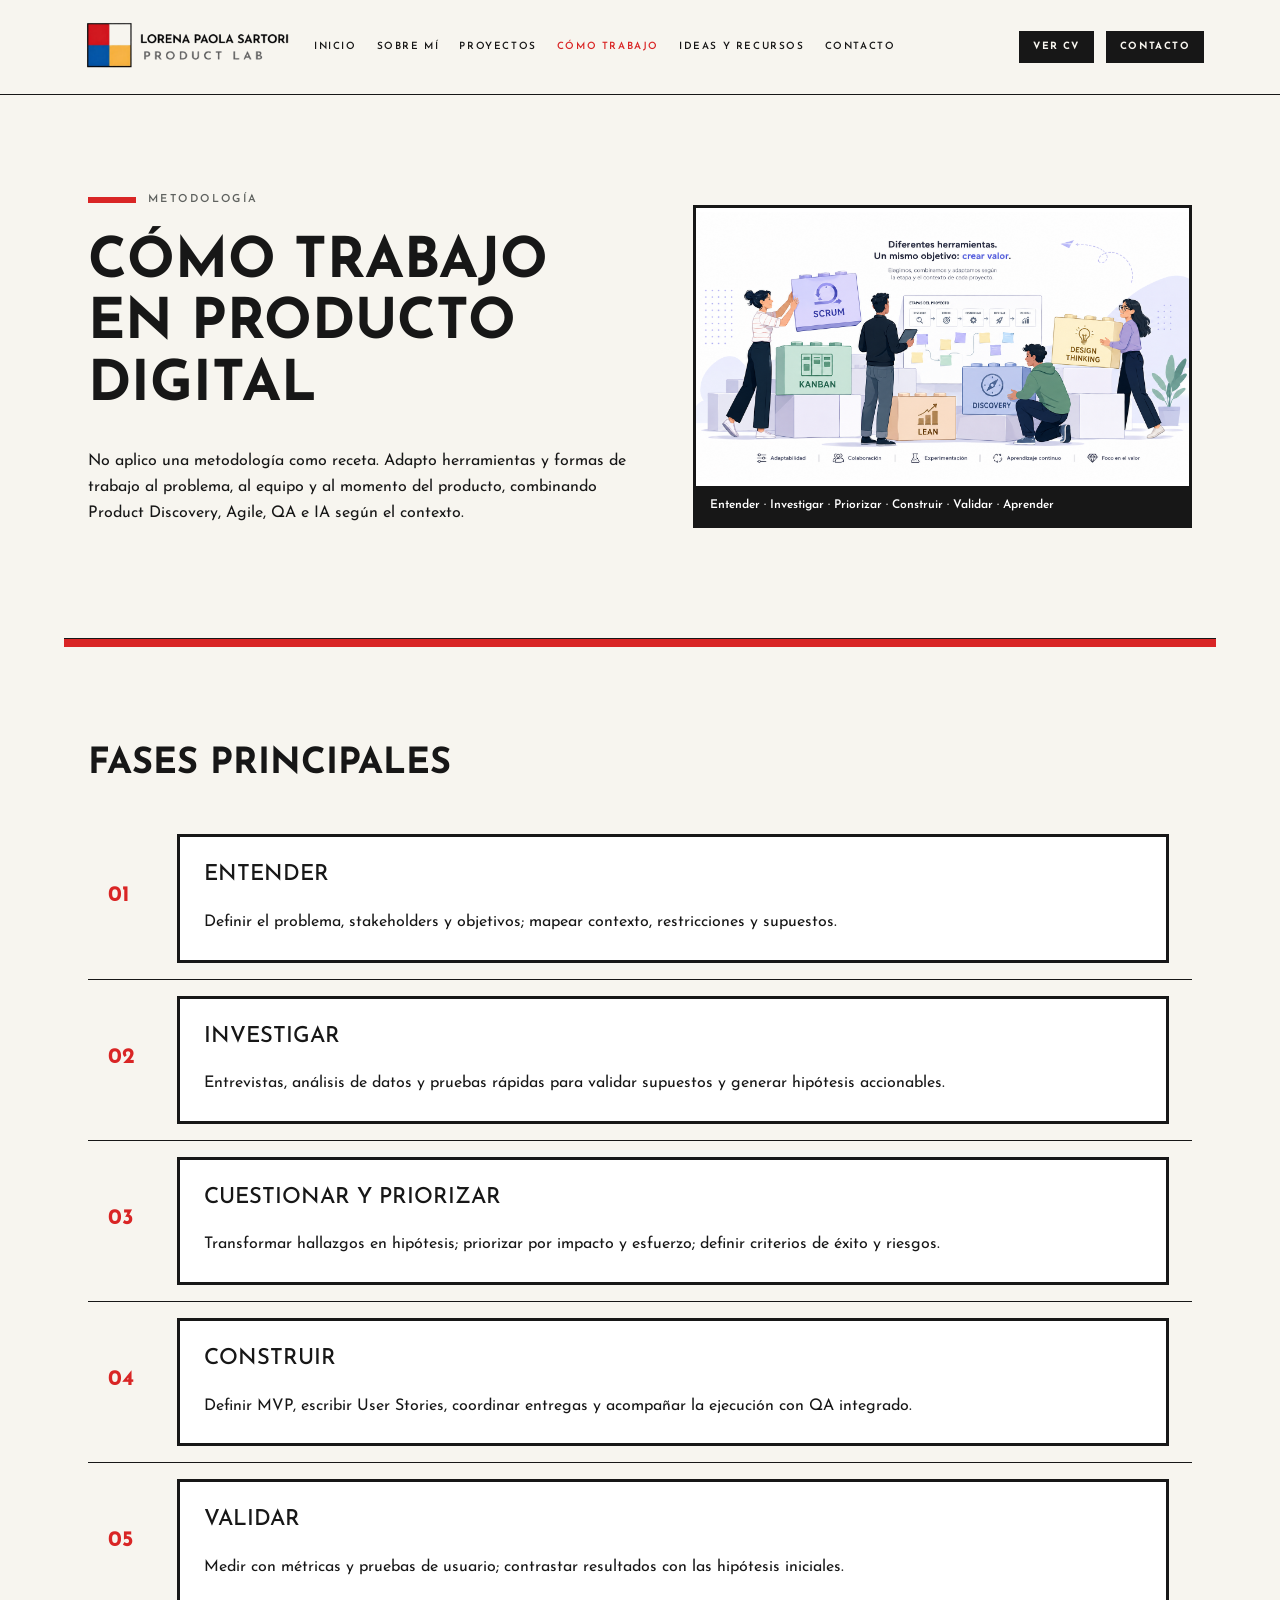
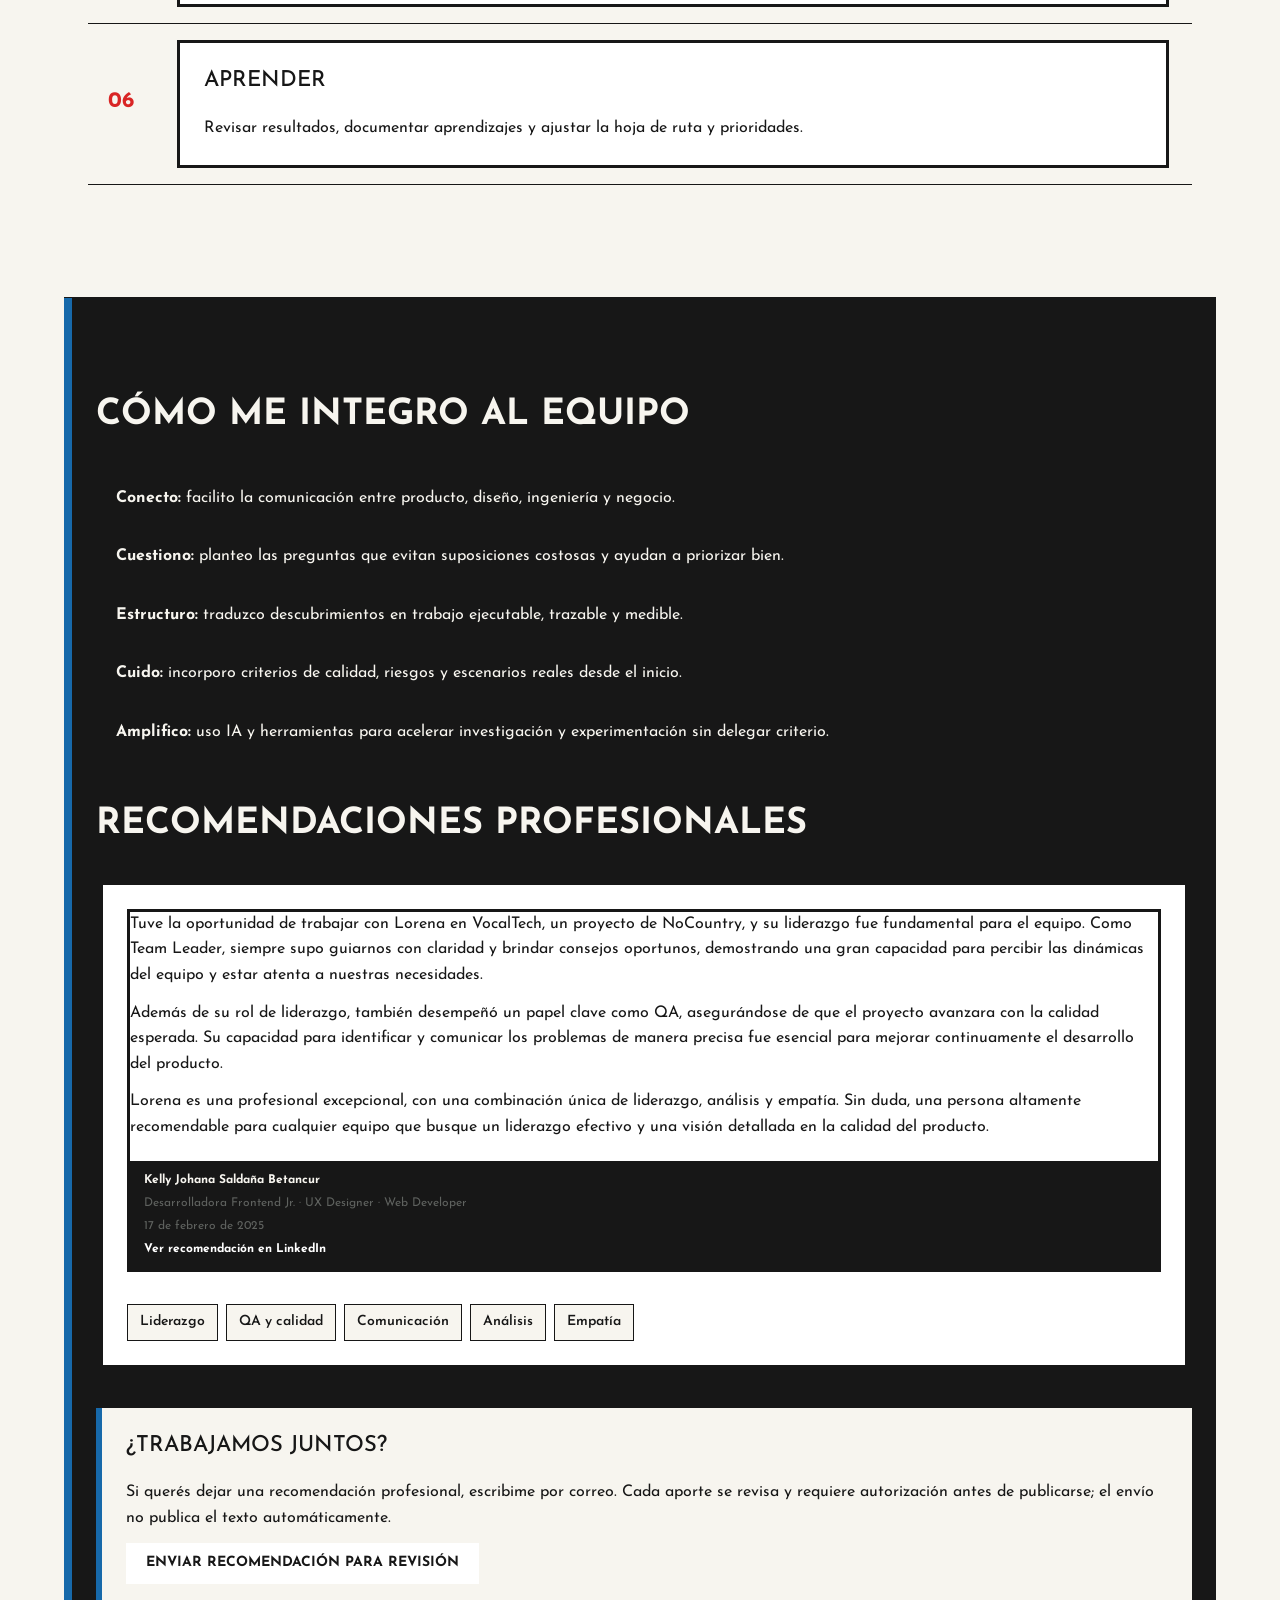
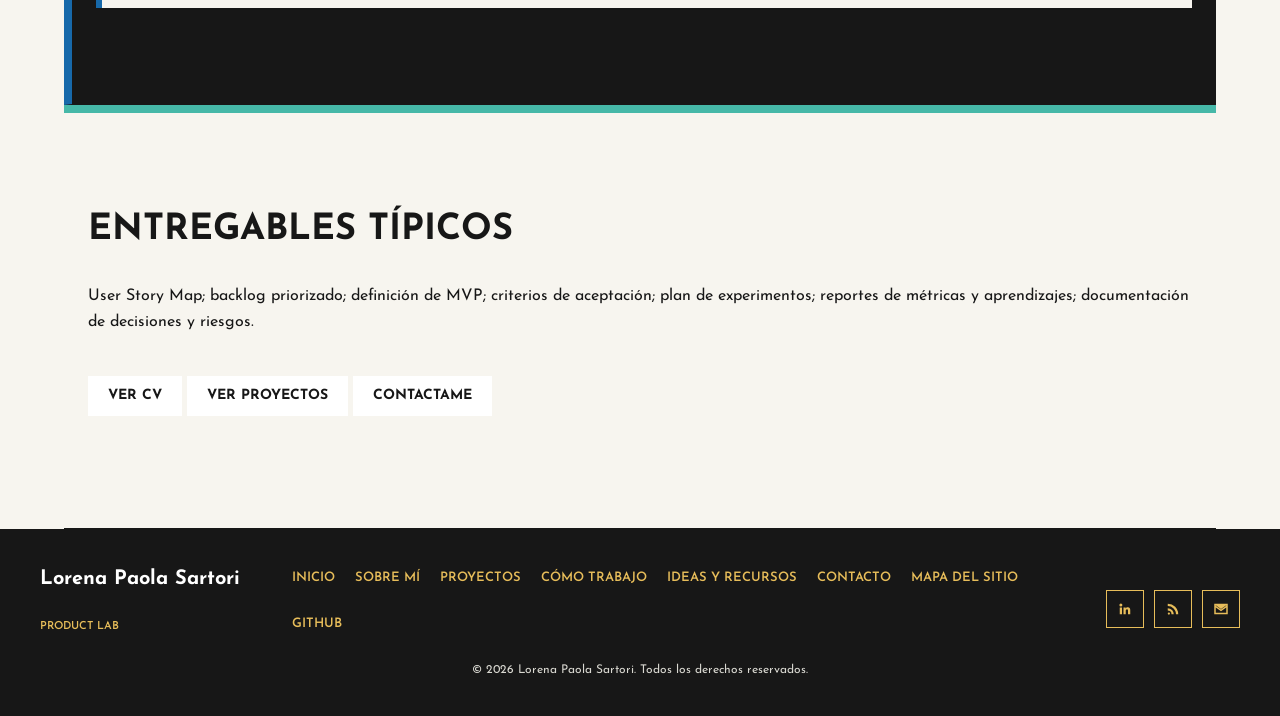
==== commit 8d01c4f2: "Add LinkedIn recommendation and profile metric" ====
--- a/pages/como-trabajo.html
+++ b/pages/como-trabajo.html
@@ -118,6 +118,41 @@
         <li><strong>Cuido:</strong> incorporo criterios de calidad, riesgos y escenarios reales desde el inicio.</li>
         <li><strong>Amplifico:</strong> uso IA y herramientas para acelerar investigación y experimentación sin delegar criterio.</li>
       </ul>
+
+      <section id="recomendaciones" class="recommendations-section" aria-labelledby="recommendations-title">
+        <h3 id="recommendations-title" class="section-title">Recomendaciones profesionales</h3>
+        <div class="recommendations-carousel" role="region" aria-roledescription="carrusel" aria-label="Recomendación profesional de LinkedIn">
+          <div class="recommendations-track" tabindex="0" aria-label="Desplazate para leer las recomendaciones">
+            <article class="project-card recommendation-slide" role="group" aria-roledescription="diapositiva" aria-label="Recomendación 1 de 1">
+              <figure class="recommendation-figure">
+                <blockquote cite="https://www.linkedin.com/in/lorena-paola-sartori-pm/details/recommendations/?detailScreenTabIndex=0">
+                  <p>Tuve la oportunidad de trabajar con Lorena en VocalTech, un proyecto de NoCountry, y su liderazgo fue fundamental para el equipo. Como Team Leader, siempre supo guiarnos con claridad y brindar consejos oportunos, demostrando una gran capacidad para percibir las dinámicas del equipo y estar atenta a nuestras necesidades.</p>
+                  <p>Además de su rol de liderazgo, también desempeñó un papel clave como QA, asegurándose de que el proyecto avanzara con la calidad esperada. Su capacidad para identificar y comunicar los problemas de manera precisa fue esencial para mejorar continuamente el desarrollo del producto.</p>
+                  <p>Lorena es una profesional excepcional, con una combinación única de liderazgo, análisis y empatía. Sin duda, una persona altamente recomendable para cualquier equipo que busque un liderazgo efectivo y una visión detallada en la calidad del producto.</p>
+                </blockquote>
+                <figcaption class="recommendation-author">
+                  <strong>Kelly Johana Saldaña Betancur</strong>
+                  <span>Desarrolladora Frontend Jr. · UX Designer · Web Developer</span>
+                  <time datetime="2025-02-17">17 de febrero de 2025</time>
+                  <a href="https://www.linkedin.com/in/lorena-paola-sartori-pm/details/recommendations/?detailScreenTabIndex=0#:~:text=Tuve%20la%20oportunidad%20de%20trabajar%20con%20Lorena%20en,una%20visi%C3%B3n%20detallada%20en%20la%20calidad%20del%20producto." target="_blank" rel="noopener noreferrer nofollow">Ver recomendación en LinkedIn</a>
+                </figcaption>
+              </figure>
+              <div class="recommendation-themes" aria-label="Fortalezas destacadas en esta recomendación">
+                <span>Liderazgo</span>
+                <span>QA y calidad</span>
+                <span>Comunicación</span>
+                <span>Análisis</span>
+                <span>Empatía</span>
+              </div>
+            </article>
+          </div>
+        </div>
+        <aside class="recommendation-invitation" aria-labelledby="recommendation-invitation-title">
+          <h3 id="recommendation-invitation-title">¿Trabajamos juntos?</h3>
+          <p>Si querés dejar una recomendación profesional, escribime por correo. Cada aporte se revisa y requiere autorización antes de publicarse; el envío no publica el texto automáticamente.</p>
+          <a class="header-action" href="mailto:lorenapaolasartori.it@gmail.com?subject=Recomendaci%C3%B3n%20profesional&amp;body=Inclu%C3%AD%20tu%20nombre%2C%20cargo%20y%20el%20proyecto%20en%20el%20que%20trabajamos.">Enviar recomendación para revisión</a>
+        </aside>
+      </section>
     </section>
 
     <section class="page-section deliverables-section" data-aos="fade-up">
--- a/style/styles.css
+++ b/style/styles.css
@@ -2328,3 +2328,120 @@
     height: 100%;
   }
 }
+
+.recommendations-track {
+  display: flex;
+  gap: 16px;
+  overflow-x: auto;
+  padding: 4px 4px 16px;
+  scroll-snap-type: x mandatory;
+  overscroll-behavior-x: contain;
+  scrollbar-color: #1769AA #F7F5EF;
+}
+
+.recommendations-track:focus-visible {
+  outline: 2px solid currentColor;
+  outline-offset: 3px;
+}
+
+.recommendation-slide {
+  flex: 0 0 100%;
+  scroll-snap-align: start;
+}
+
+.recommendation-figure {
+  display: flex;
+  flex-direction: column;
+  gap: 20px;
+  margin: 0;
+}
+
+.recommendation-figure blockquote {
+  display: flex;
+  flex-direction: column;
+  gap: 12px;
+  margin: 0;
+}
+
+.recommendation-figure blockquote p {
+  margin: 0;
+}
+
+.recommendation-author {
+  display: flex;
+  flex-direction: column;
+  align-items: flex-start;
+  gap: 4px;
+}
+
+.recommendation-author time,
+.recommendation-author span {
+  color: #5F625F;
+}
+
+.recommendation-author a,
+.recommendation-metric > a {
+  font-weight: 700;
+}
+
+.recommendation-themes {
+  display: flex;
+  flex-wrap: wrap;
+  gap: 8px;
+  margin-top: 20px;
+}
+
+.recommendation-themes span {
+  padding: 6px 12px;
+  color: #171717;
+  background-color: #F7F5EF;
+  border: 1px solid #171717;
+  font-size: 14px;
+  font-weight: 600;
+}
+
+.recommendation-invitation {
+  display: flex;
+  flex-direction: column;
+  align-items: flex-start;
+  gap: 12px;
+  margin-top: 24px;
+  padding: 24px;
+  background-color: #F7F5EF;
+  border-left: 6px solid #1769AA;
+}
+
+.recommendation-invitation p {
+  margin: 0;
+}
+
+.recommendation-metric {
+  display: flex;
+  flex-direction: column;
+  gap: 8px;
+  padding: 24px;
+  background-color: #FFFFFF;
+  border: 3px solid #171717;
+}
+
+.recommendation-metric p {
+  margin: 0;
+}
+
+.recommendation-count {
+  display: flex;
+  flex-wrap: wrap;
+  align-items: baseline;
+  gap: 12px;
+}
+
+.recommendation-count strong {
+  color: #1769AA;
+  font-size: clamp(2.5rem, 8vw, 4rem);
+  line-height: 1;
+}
+
+.recommendation-count span {
+  font-size: 1.25rem;
+  font-weight: 700;
+}
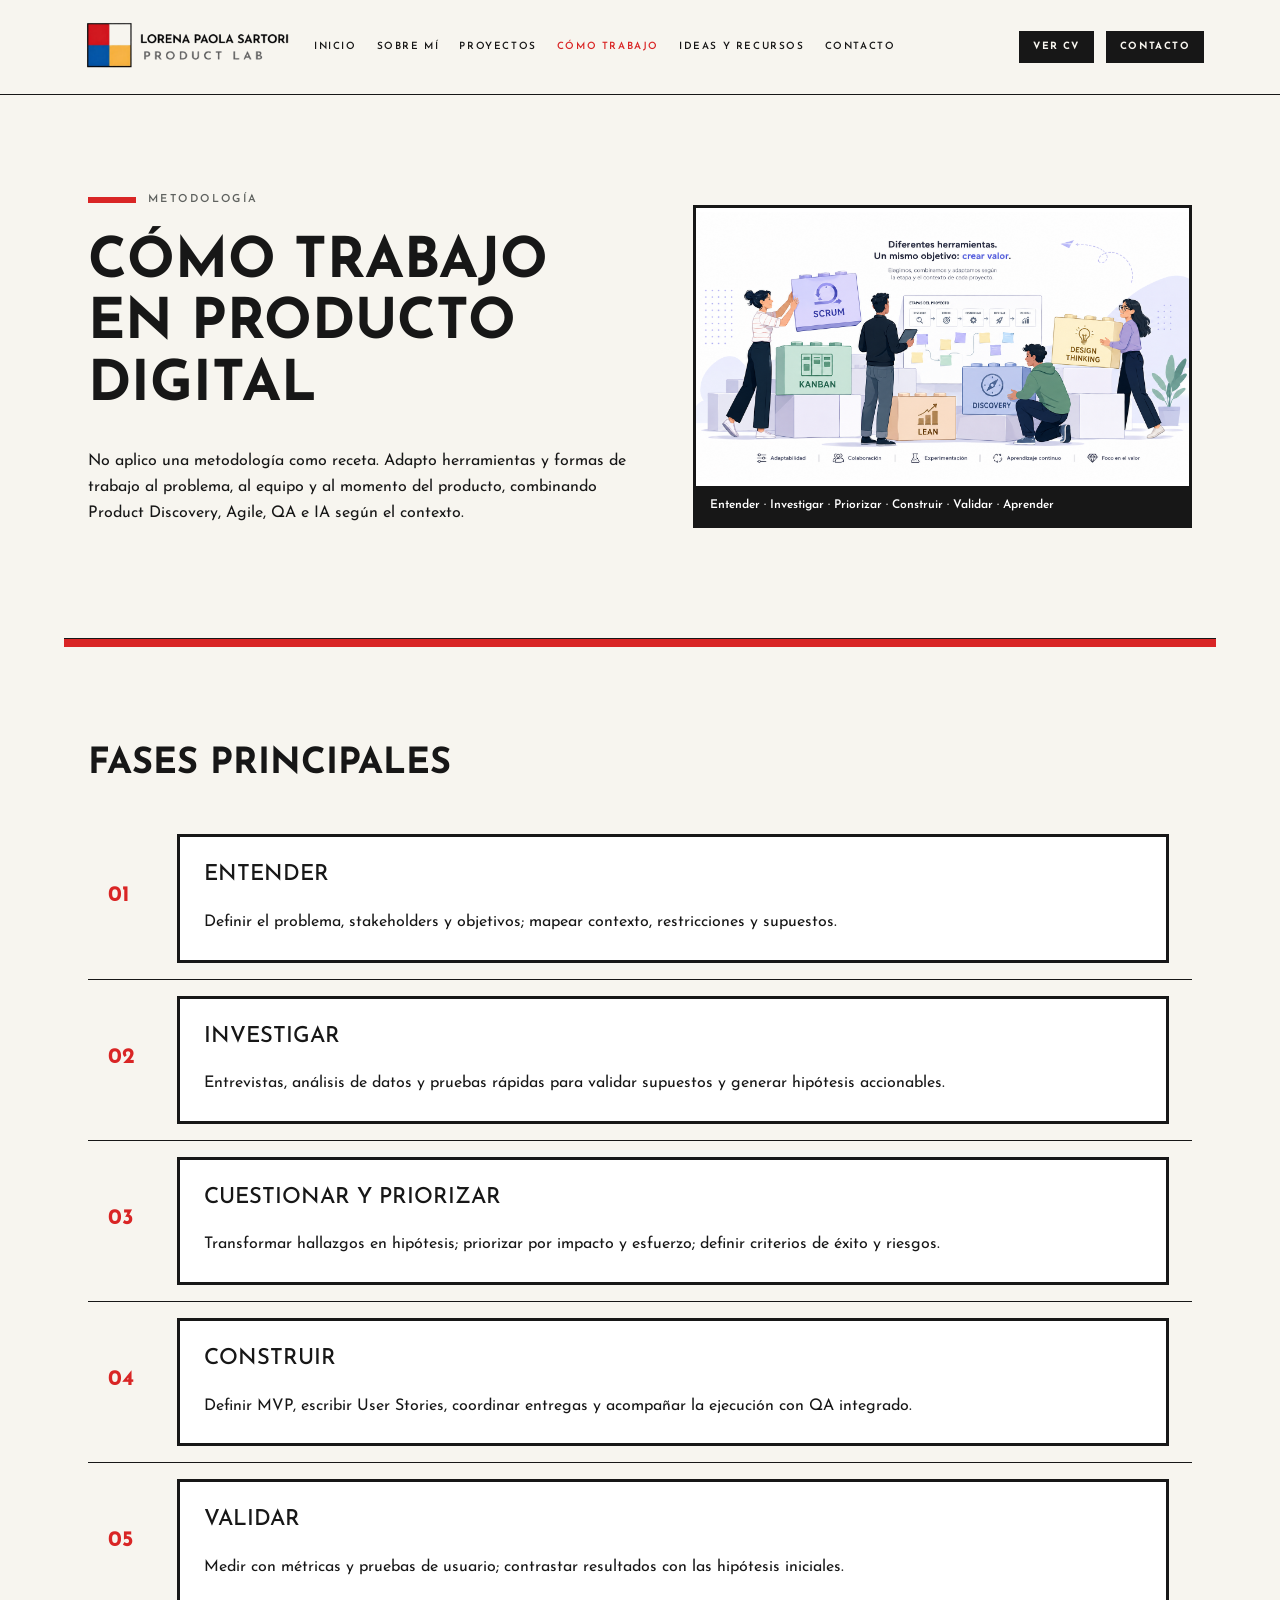
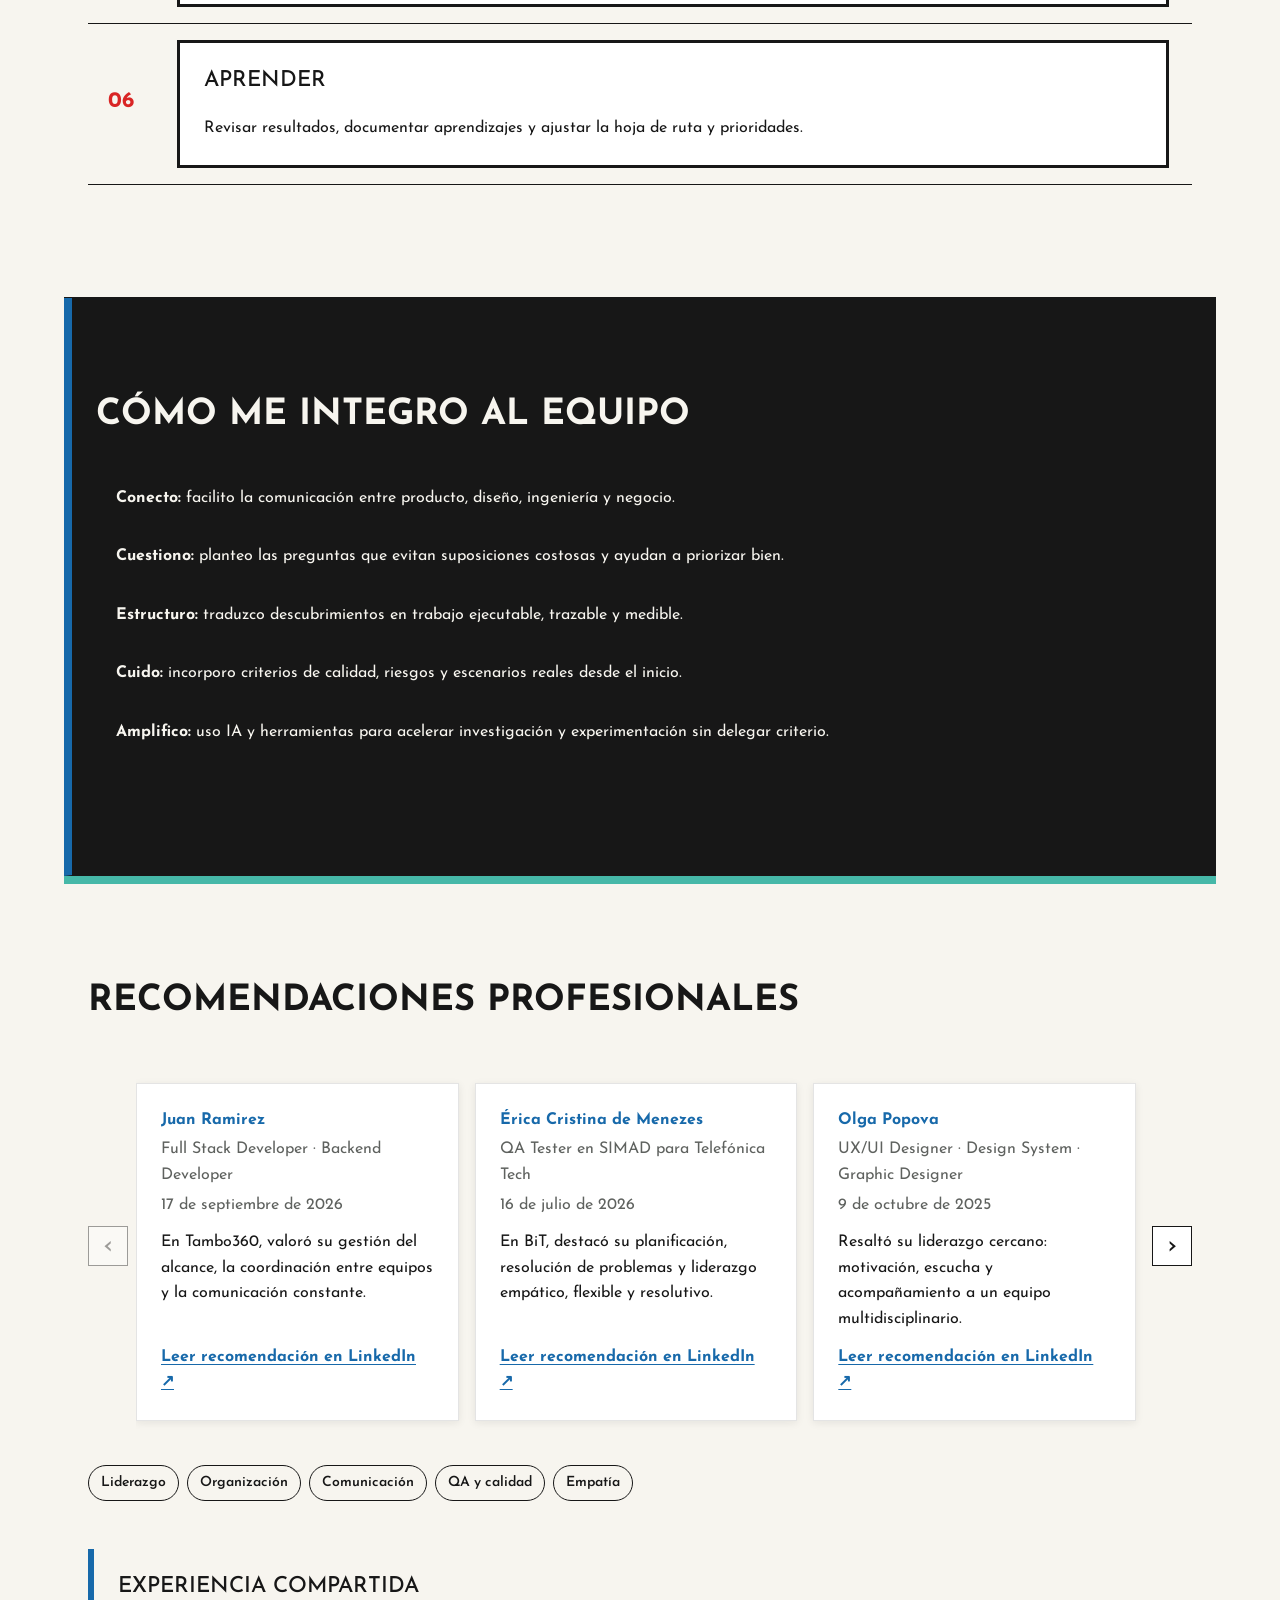
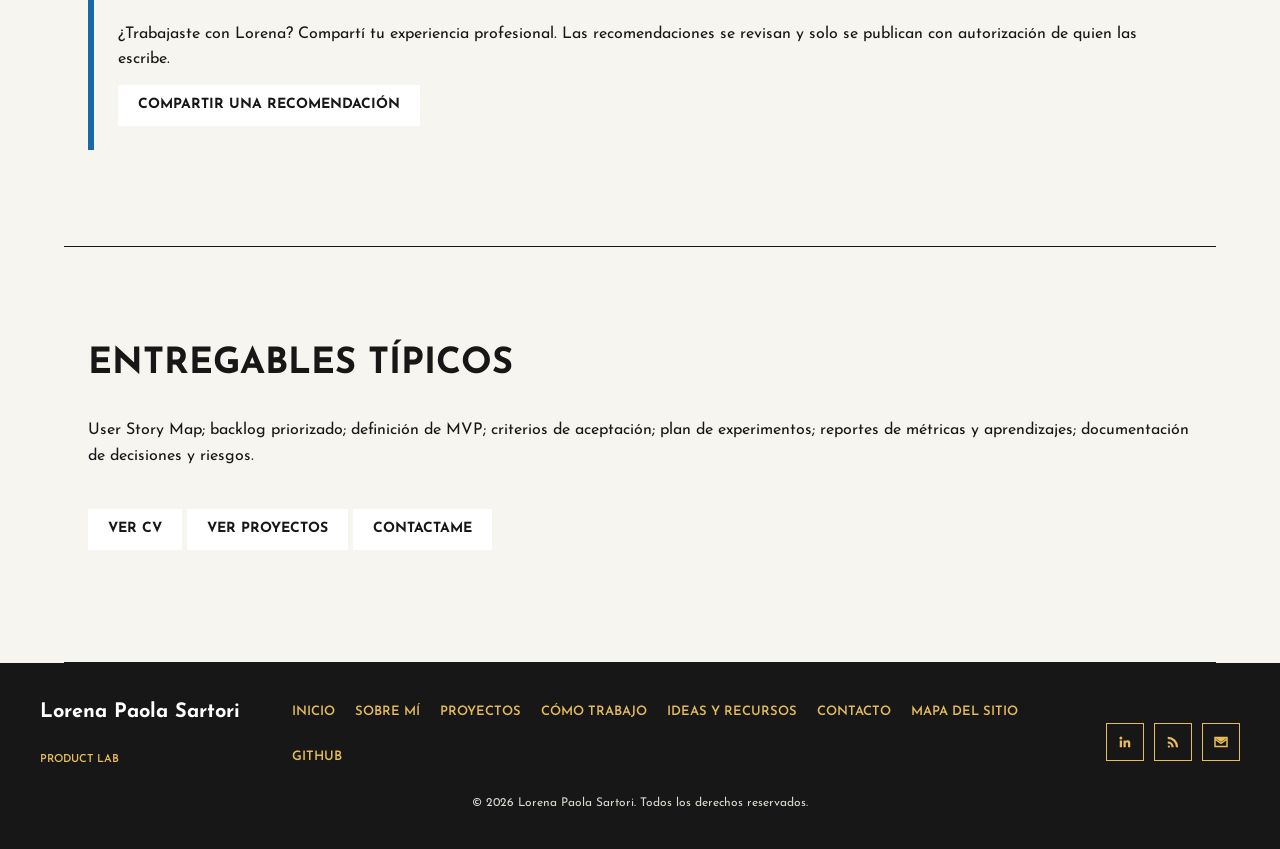
==== commit 83ed11d1: "Refine LinkedIn recommendation carousel" ====
--- a/pages/como-trabajo.html
+++ b/pages/como-trabajo.html
@@ -118,41 +118,89 @@
         <li><strong>Cuido:</strong> incorporo criterios de calidad, riesgos y escenarios reales desde el inicio.</li>
         <li><strong>Amplifico:</strong> uso IA y herramientas para acelerar investigación y experimentación sin delegar criterio.</li>
       </ul>
-
-      <section id="recomendaciones" class="recommendations-section" aria-labelledby="recommendations-title">
-        <h3 id="recommendations-title" class="section-title">Recomendaciones profesionales</h3>
-        <div class="recommendations-carousel" role="region" aria-roledescription="carrusel" aria-label="Recomendación profesional de LinkedIn">
-          <div class="recommendations-track" tabindex="0" aria-label="Desplazate para leer las recomendaciones">
-            <article class="project-card recommendation-slide" role="group" aria-roledescription="diapositiva" aria-label="Recomendación 1 de 1">
-              <figure class="recommendation-figure">
-                <blockquote cite="https://www.linkedin.com/in/lorena-paola-sartori-pm/details/recommendations/?detailScreenTabIndex=0">
-                  <p>Tuve la oportunidad de trabajar con Lorena en VocalTech, un proyecto de NoCountry, y su liderazgo fue fundamental para el equipo. Como Team Leader, siempre supo guiarnos con claridad y brindar consejos oportunos, demostrando una gran capacidad para percibir las dinámicas del equipo y estar atenta a nuestras necesidades.</p>
-                  <p>Además de su rol de liderazgo, también desempeñó un papel clave como QA, asegurándose de que el proyecto avanzara con la calidad esperada. Su capacidad para identificar y comunicar los problemas de manera precisa fue esencial para mejorar continuamente el desarrollo del producto.</p>
-                  <p>Lorena es una profesional excepcional, con una combinación única de liderazgo, análisis y empatía. Sin duda, una persona altamente recomendable para cualquier equipo que busque un liderazgo efectivo y una visión detallada en la calidad del producto.</p>
-                </blockquote>
-                <figcaption class="recommendation-author">
-                  <strong>Kelly Johana Saldaña Betancur</strong>
-                  <span>Desarrolladora Frontend Jr. · UX Designer · Web Developer</span>
-                  <time datetime="2025-02-17">17 de febrero de 2025</time>
-                  <a href="https://www.linkedin.com/in/lorena-paola-sartori-pm/details/recommendations/?detailScreenTabIndex=0#:~:text=Tuve%20la%20oportunidad%20de%20trabajar%20con%20Lorena%20en,una%20visi%C3%B3n%20detallada%20en%20la%20calidad%20del%20producto." target="_blank" rel="noopener noreferrer nofollow">Ver recomendación en LinkedIn</a>
-                </figcaption>
-              </figure>
-              <div class="recommendation-themes" aria-label="Fortalezas destacadas en esta recomendación">
-                <span>Liderazgo</span>
-                <span>QA y calidad</span>
-                <span>Comunicación</span>
-                <span>Análisis</span>
-                <span>Empatía</span>
-              </div>
-            </article>
-          </div>
+    </section>
+
+    <section id="recomendaciones" class="page-section recommendations-section" aria-labelledby="recommendations-title">
+      <h2 id="recommendations-title" class="section-title">Recomendaciones profesionales</h2>
+      <div class="recommendations-carousel" role="region" aria-roledescription="carrusel" aria-label="13 recomendaciones profesionales de LinkedIn">
+        <button class="recommendation-control" type="button" data-recommendation-prev aria-label="Ver recomendaciones anteriores" disabled><span aria-hidden="true">‹</span></button>
+        <div class="recommendations-track" tabindex="0" aria-label="Carrusel de recomendaciones. También podés desplazarte horizontalmente.">
+          <a class="project-card recommendation-slide" aria-roledescription="diapositiva" aria-label="Recomendaci&oacute;n 1 de 13: Juan Ramirez. Abrir en LinkedIn." href="https://www.linkedin.com/in/lorena-paola-sartori-pm/details/recommendations/?detailScreenTabIndex=0#:~:text=Tuve%20la%20oportunidad%20de%20que%20Lorena%20me%20supervisara%20como%20Project%20Manager%20en%20Tambo360" target="_blank" rel="noopener noreferrer nofollow">
+            <span class="recommendation-author"><strong>Juan Ramirez</strong><span>Full Stack Developer &middot; Backend Developer</span><time datetime="2026-09-17">17 de septiembre de 2026</time></span>
+            <span class="recommendation-summary">En Tambo360, valor&oacute; su gesti&oacute;n del alcance, la coordinaci&oacute;n entre equipos y la comunicaci&oacute;n constante.</span>
+            <span class="recommendation-card-action">Leer recomendaci&oacute;n en LinkedIn <span aria-hidden="true">&#8599;</span></span>
+          </a>
+          <a class="project-card recommendation-slide" aria-roledescription="diapositiva" aria-label="Recomendaci&oacute;n 2 de 13: &Eacute;rica Cristina de Menezes. Abrir en LinkedIn." href="https://www.linkedin.com/in/lorena-paola-sartori-pm/details/recommendations/?detailScreenTabIndex=0#:~:text=Lorena%20es%20una%20PM%20extraordinaria%20con%20la%20que%20tuve%20la%20gran%20suerte%20de%20colaborar%20en%20el%20proyecto%20BiT" target="_blank" rel="noopener noreferrer nofollow">
+            <span class="recommendation-author"><strong>&Eacute;rica Cristina de Menezes</strong><span>QA Tester en SIMAD para Telef&oacute;nica Tech</span><time datetime="2026-07-16">16 de julio de 2026</time></span>
+            <span class="recommendation-summary">En BiT, destac&oacute; su planificaci&oacute;n, resoluci&oacute;n de problemas y liderazgo emp&aacute;tico, flexible y resolutivo.</span>
+            <span class="recommendation-card-action">Leer recomendaci&oacute;n en LinkedIn <span aria-hidden="true">&#8599;</span></span>
+          </a>
+          <a class="project-card recommendation-slide" aria-roledescription="diapositiva" aria-label="Recomendaci&oacute;n 3 de 13: Olga Popova. Abrir en LinkedIn." href="https://www.linkedin.com/in/lorena-paola-sartori-pm/details/recommendations/?detailScreenTabIndex=0#:~:text=el%20proyecto%20organizado%20por%20Foo%20Talent" target="_blank" rel="noopener noreferrer nofollow">
+            <span class="recommendation-author"><strong>Olga Popova</strong><span>UX/UI Designer &middot; Design System &middot; Graphic Designer</span><time datetime="2025-10-09">9 de octubre de 2025</time></span>
+            <span class="recommendation-summary">Resalt&oacute; su liderazgo cercano: motivaci&oacute;n, escucha y acompa&ntilde;amiento a un equipo multidisciplinario.</span>
+            <span class="recommendation-card-action">Leer recomendaci&oacute;n en LinkedIn <span aria-hidden="true">&#8599;</span></span>
+          </a>
+          <a class="project-card recommendation-slide" aria-roledescription="diapositiva" aria-label="Recomendaci&oacute;n 4 de 13: Luciano Oroquieta Merlino. Abrir en LinkedIn." href="https://www.linkedin.com/in/lorena-paola-sartori-pm/details/recommendations/?detailScreenTabIndex=0#:~:text=Tuve%20la%20oportunidad%20de%20trabajar%20con%20Lorena%20como%20Project%20Manager" target="_blank" rel="noopener noreferrer nofollow">
+            <span class="recommendation-author"><strong>Luciano Oroquieta Merlino</strong><span>AI Engineer &middot; AI Agents &amp; Orchestration &middot; Automation Engineer</span><time datetime="2025-09-15">15 de septiembre de 2025</time></span>
+            <span class="recommendation-summary">Destac&oacute; su organizaci&oacute;n, comunicaci&oacute;n clara y capacidad para anticipar problemas y coordinar &aacute;reas.</span>
+            <span class="recommendation-card-action">Leer recomendaci&oacute;n en LinkedIn <span aria-hidden="true">&#8599;</span></span>
+          </a>
+          <a class="project-card recommendation-slide" aria-roledescription="diapositiva" aria-label="Recomendaci&oacute;n 5 de 13: Lucero Rey. Abrir en LinkedIn." href="https://www.linkedin.com/in/lorena-paola-sartori-pm/details/recommendations/?detailScreenTabIndex=0#:~:text=Trabaje%20con%20Lorena%20ella%20era%20la%20Project%20Manager" target="_blank" rel="noopener noreferrer nofollow">
+            <span class="recommendation-author"><strong>Lucero Rey</strong><span>Dise&ntilde;o visual &middot; Branding &middot; Figma &middot; Interfaces digitales</span><time datetime="2025-06-03">3 de junio de 2025</time></span>
+            <span class="recommendation-summary">Reconoci&oacute; su empat&iacute;a y capacidad para alinear al equipo, escuchar y resolver imprevistos.</span>
+            <span class="recommendation-card-action">Leer recomendaci&oacute;n en LinkedIn <span aria-hidden="true">&#8599;</span></span>
+          </a>
+          <a class="project-card recommendation-slide" aria-roledescription="diapositiva" aria-label="Recomendaci&oacute;n 6 de 13: Mikhail Ivan Garcilano. Abrir en LinkedIn." href="https://www.linkedin.com/in/lorena-paola-sartori-pm/details/recommendations/?detailScreenTabIndex=0#:~:text=Tuve%20el%20placer%20de%20trabajar%20con%20Lorena%20en%20un%20proyecto%20desafiante" target="_blank" rel="noopener noreferrer nofollow">
+            <span class="recommendation-author"><strong>Mikhail Ivan Garcilano</strong><span>QA Engineer &middot; Manual &amp; Automation Testing &middot; API Testing</span><time datetime="2025-05-19">19 de mayo de 2025</time></span>
+            <span class="recommendation-summary">Valor&oacute; su liderazgo, comunicaci&oacute;n emp&aacute;tica y compromiso con la calidad en la coordinaci&oacute;n del proyecto.</span>
+            <span class="recommendation-card-action">Leer recomendaci&oacute;n en LinkedIn <span aria-hidden="true">&#8599;</span></span>
+          </a>
+          <a class="project-card recommendation-slide" aria-roledescription="diapositiva" aria-label="Recomendaci&oacute;n 7 de 13: Edgardo (Pino) Martinez Herbut. Abrir en LinkedIn." href="https://www.linkedin.com/in/lorena-paola-sartori-pm/details/recommendations/?detailScreenTabIndex=0#:~:text=I%20had%20the%20pleasure%20of%20working%20alongside%20Lorena%20for%20several%20years" target="_blank" rel="noopener noreferrer nofollow">
+            <span class="recommendation-author"><strong>Edgardo (Pino) Martinez Herbut</strong><span>Senior QA Engineer &middot; Quality Assurance &middot; Manual QA</span><time datetime="2025-03-13">13 de marzo de 2025</time></span>
+            <span class="recommendation-summary">Como QA Lead, destac&oacute; su proactividad, colaboraci&oacute;n, experiencia en QA manual y mejora continua.</span>
+            <span class="recommendation-card-action">Leer recomendaci&oacute;n en LinkedIn <span aria-hidden="true">&#8599;</span></span>
+          </a>
+          <a class="project-card recommendation-slide" aria-roledescription="diapositiva" aria-label="Recomendaci&oacute;n 8 de 13: Roc&iacute;o Oran&iacute;as. Abrir en LinkedIn." href="https://www.linkedin.com/in/lorena-paola-sartori-pm/details/recommendations/?detailScreenTabIndex=0#:~:text=Lorena%20ha%20sido%20una%20profesional%20con%20gran%20capacidad%20de%20aprendizaje" target="_blank" rel="noopener noreferrer nofollow">
+            <span class="recommendation-author"><strong>Roc&iacute;o Oran&iacute;as</strong><span>Scrum Master &middot; QA Engineer &middot; Business Analyst</span><time datetime="2025-03-10">10 de marzo de 2025</time></span>
+            <span class="recommendation-summary">Resalt&oacute; su aprendizaje, organizaci&oacute;n y liderazgo para impulsar resultados del equipo.</span>
+            <span class="recommendation-card-action">Leer recomendaci&oacute;n en LinkedIn <span aria-hidden="true">&#8599;</span></span>
+          </a>
+          <a class="project-card recommendation-slide" aria-roledescription="diapositiva" aria-label="Recomendaci&oacute;n 9 de 13: Patricia Skroche. Abrir en LinkedIn." href="https://www.linkedin.com/in/lorena-paola-sartori-pm/details/recommendations/?detailScreenTabIndex=0#:~:text=I%20had%20the%20great%20opportunity%20to%20collaborate%20with%20Lorena%20while%20I%20was%20leading%20a%20project" target="_blank" rel="noopener noreferrer nofollow">
+            <span class="recommendation-author"><strong>Patricia Skroche</strong><span>Leading Digital Transformation &middot; Technology, People &amp; Agility</span><time datetime="2025-03-05">5 de marzo de 2025</time></span>
+            <span class="recommendation-summary">Destac&oacute; su aporte en QA, compromiso, adaptaci&oacute;n a desaf&iacute;os y colaboraci&oacute;n en equipos &aacute;giles.</span>
+            <span class="recommendation-card-action">Leer recomendaci&oacute;n en LinkedIn <span aria-hidden="true">&#8599;</span></span>
+          </a>
+          <a class="project-card recommendation-slide" aria-roledescription="diapositiva" aria-label="Recomendaci&oacute;n 10 de 13: Rolando Penaranda. Abrir en LinkedIn." href="https://www.linkedin.com/in/lorena-paola-sartori-pm/details/recommendations/?detailScreenTabIndex=0#:~:text=Trabajar%20con%20Lorena%20fue%20una%20grata%20experiencia" target="_blank" rel="noopener noreferrer nofollow">
+            <span class="recommendation-author"><strong>Rolando Penaranda</strong><span>Project Manager en Oak Tree Property Group</span><time datetime="2025-02-18">18 de febrero de 2025</time></span>
+            <span class="recommendation-summary">Valor&oacute; su comunicaci&oacute;n, criterio t&eacute;cnico, empat&iacute;a y mirada anal&iacute;tica orientada al bien com&uacute;n.</span>
+            <span class="recommendation-card-action">Leer recomendaci&oacute;n en LinkedIn <span aria-hidden="true">&#8599;</span></span>
+          </a>
+          <a class="project-card recommendation-slide" aria-roledescription="diapositiva" aria-label="Recomendaci&oacute;n 11 de 13: Sergio Andr&eacute;s Iba&ntilde;ez Kautsch. Abrir en LinkedIn." href="https://www.linkedin.com/in/lorena-paola-sartori-pm/details/recommendations/?detailScreenTabIndex=0#:~:text=Lorena%20has%20great%20testing%20cool%20and%20good%20attention%20to%20detail" target="_blank" rel="noopener noreferrer nofollow">
+            <span class="recommendation-author"><strong>Sergio Andr&eacute;s Iba&ntilde;ez Kautsch</strong><span>Senior iOS Developer &amp; Project Manager en Blue Trail Software</span><time datetime="2025-02-18">18 de febrero de 2025</time></span>
+            <span class="recommendation-summary">Destac&oacute; su testing, atenci&oacute;n al detalle y claridad al comunicar ideas y requisitos.</span>
+            <span class="recommendation-card-action">Leer recomendaci&oacute;n en LinkedIn <span aria-hidden="true">&#8599;</span></span>
+          </a>
+          <a class="project-card recommendation-slide" aria-roledescription="diapositiva" aria-label="Recomendaci&oacute;n 12 de 13: Sasha Sawosz. Abrir en LinkedIn." href="https://www.linkedin.com/in/lorena-paola-sartori-pm/details/recommendations/?detailScreenTabIndex=0#:~:text=Trabaje%20junto%20con%20Lorena%20en%20un%20proyecto%20durante%20varias%20semanas" target="_blank" rel="noopener noreferrer nofollow">
+            <span class="recommendation-author"><strong>Sasha Sawosz</strong><span>Dise&ntilde;ador UX/UI en Investors</span><time datetime="2025-02-18">18 de febrero de 2025</time></span>
+            <span class="recommendation-summary">Como team leader, aport&oacute; gu&iacute;a, claridad y motivaci&oacute;n para alcanzar objetivos comunes.</span>
+            <span class="recommendation-card-action">Leer recomendaci&oacute;n en LinkedIn <span aria-hidden="true">&#8599;</span></span>
+          </a>
+          <a class="project-card recommendation-slide" aria-roledescription="diapositiva" aria-label="Recomendaci&oacute;n 13 de 13: Kelly Johana Salda&ntilde;a Betancur. Abrir en LinkedIn." href="https://www.linkedin.com/in/lorena-paola-sartori-pm/details/recommendations/?detailScreenTabIndex=0#:~:text=Tuve%20la%20oportunidad%20de%20trabajar%20con%20Lorena%20en%20VocalTech%2C%20un%20proyecto%20de%20NoCountry" target="_blank" rel="noopener noreferrer nofollow">
+            <span class="recommendation-author"><strong>Kelly Johana Salda&ntilde;a Betancur</strong><span>Desarrolladora Frontend Jr. &middot; UX Designer &middot; Web Developer</span><time datetime="2025-02-17">17 de febrero de 2025</time></span>
+            <span class="recommendation-summary">En VocalTech (NoCountry), destac&oacute; su gu&iacute;a como Team Leader y aporte en QA y calidad.</span>
+            <span class="recommendation-card-action">Leer recomendaci&oacute;n en LinkedIn <span aria-hidden="true">&#8599;</span></span>
+          </a>
         </div>
-        <aside class="recommendation-invitation" aria-labelledby="recommendation-invitation-title">
-          <h3 id="recommendation-invitation-title">¿Trabajamos juntos?</h3>
-          <p>Si querés dejar una recomendación profesional, escribime por correo. Cada aporte se revisa y requiere autorización antes de publicarse; el envío no publica el texto automáticamente.</p>
-          <a class="header-action" href="mailto:lorenapaolasartori.it@gmail.com?subject=Recomendaci%C3%B3n%20profesional&amp;body=Inclu%C3%AD%20tu%20nombre%2C%20cargo%20y%20el%20proyecto%20en%20el%20que%20trabajamos.">Enviar recomendación para revisión</a>
-        </aside>
-      </section>
+        <button class="recommendation-control" type="button" data-recommendation-next aria-label="Ver recomendaciones siguientes"><span aria-hidden="true">›</span></button>
+      </div>
+      <div class="recommendation-keywords" aria-label="Cinco temas presentes en las recomendaciones">
+        <span>Liderazgo</span><span>Organizaci&oacute;n</span><span>Comunicaci&oacute;n</span><span>QA y calidad</span><span>Empat&iacute;a</span>
+      </div>
+      <aside class="recommendation-invitation" aria-labelledby="recommendation-invitation-title">
+        <h3 id="recommendation-invitation-title">Experiencia compartida</h3>
+        <p>¿Trabajaste con Lorena? Compartí tu experiencia profesional. Las recomendaciones se revisan y solo se publican con autorización de quien las escribe.</p>
+        <a class="header-action" href="mailto:lorenapaolasartori.it@gmail.com?subject=Experiencia%20de%20trabajo%20con%20Lorena&amp;body=Contame%20sobre%20el%20proyecto%20en%20el%20que%20trabajamos%2C%20mi%20rol%20y%20tu%20experiencia.">Compartir una recomendación</a>
+      </aside>
     </section>
 
     <section class="page-section deliverables-section" data-aos="fade-up">
@@ -216,5 +264,32 @@
       offset: 48,
       disable: window.matchMedia('(prefers-reduced-motion: reduce)').matches
     });
+
+    document.querySelectorAll('.recommendations-carousel').forEach((carousel) => {
+      const track = carousel.querySelector('.recommendations-track');
+      const previous = carousel.querySelector('[data-recommendation-prev]');
+      const next = carousel.querySelector('[data-recommendation-next]');
+      const firstSlide = track.querySelector('.recommendation-slide');
+
+      const updateControls = () => {
+        const maxScroll = track.scrollWidth - track.clientWidth;
+        const scrollTolerance = 5;
+        previous.disabled = track.scrollLeft <= scrollTolerance;
+        next.disabled = maxScroll <= scrollTolerance || track.scrollLeft >= maxScroll - scrollTolerance;
+      };
+
+      const scrollCarousel = (direction) => {
+        const gap = parseFloat(getComputedStyle(track).columnGap) || 0;
+        const distance = firstSlide.getBoundingClientRect().width + gap;
+        const behavior = window.matchMedia('(prefers-reduced-motion: reduce)').matches ? 'auto' : 'smooth';
+        track.scrollBy({ left: direction * distance, behavior });
+      };
+
+      previous.addEventListener('click', () => scrollCarousel(-1));
+      next.addEventListener('click', () => scrollCarousel(1));
+      track.addEventListener('scroll', updateControls, { passive: true });
+      window.addEventListener('resize', updateControls);
+      updateControls();
+    });
   </script></body>
 </html>
--- a/style/styles.css
+++ b/style/styles.css
@@ -1007,27 +1007,26 @@
   color: #171717;
 }
 
-.about-page .page-section:nth-child(2) {
+.about-page .career-journey-section {
   border-top: 8px solid #E7BD5A;
 }
 
-.about-page .page-section:nth-child(3) {
+.about-page .career-evolution-section {
   background-color: #FFFFFF;
   border-left: 8px solid #46B8A8;
 }
 
-.about-page .page-section:nth-child(4) {
+.about-page .stereotypes-section {
   background-color: #E7BD5A;
 }
 
-.about-page .page-section:nth-child(5) {
-  background-color: #171717;
-}
-
-.about-page .page-section:nth-child(5) .section-title,
-.about-page .page-section:nth-child(5) p,
-.about-page .page-section:nth-child(5) li {
-  color: #F7F5EF;
+.about-page .stereotypes-section .project-card {
+  background-color: #FFFFFF;
+  border-color: #171717;
+}
+
+.about-page .stereotypes-section .project-card p {
+  color: #171717;
 }
 
 .projects-page .page-section:nth-child(2) {
@@ -2329,8 +2328,38 @@
   }
 }
 
+.recommendations-carousel {
+  display: grid;
+  grid-template-columns: 40px minmax(0, 1fr) 40px;
+  align-items: center;
+  gap: 8px;
+}
+
+.recommendation-control {
+  display: grid;
+  place-items: center;
+  width: 40px;
+  height: 40px;
+  color: #171717;
+  background-color: #FFFFFF;
+  border: 1px solid #171717;
+  font-size: 28px;
+  line-height: 1;
+}
+
+.recommendation-control:disabled {
+  cursor: not-allowed;
+  opacity: 0.4;
+}
+
+.recommendation-control:focus-visible {
+  outline: 2px solid currentColor;
+  outline-offset: 3px;
+}
+
 .recommendations-track {
   display: flex;
+  min-width: 0;
   gap: 16px;
   overflow-x: auto;
   padding: 4px 4px 16px;
@@ -2345,8 +2374,20 @@
 }
 
 .recommendation-slide {
-  flex: 0 0 100%;
+  flex: 0 0 86%;
+  min-height: 270px;
+  justify-content: space-between;
   scroll-snap-align: start;
+  color: #171717;
+  background-color: #FFFFFF;
+  border: 1px solid #E4E4E4;
+  box-shadow: 0 2px 8px rgba(23, 23, 23, 0.08);
+  text-decoration: none;
+}
+
+.recommendation-slide:focus-visible {
+  outline: 3px solid #1769AA;
+  outline-offset: 3px;
 }
 
 .recommendation-figure {
@@ -2356,11 +2397,19 @@
   margin: 0;
 }
 
+.recommendations-section .recommendation-figure {
+  width: 100%;
+  border: 0;
+  background-color: transparent;
+}
+
 .recommendation-figure blockquote {
   display: flex;
   flex-direction: column;
   gap: 12px;
   margin: 0;
+  padding: 0;
+  border: 0;
 }
 
 .recommendation-figure blockquote p {
@@ -2374,6 +2423,13 @@
   gap: 4px;
 }
 
+.recommendations-section .recommendation-author {
+  padding: 0;
+  color: #171717;
+  background-color: transparent;
+  font-size: inherit;
+}
+
 .recommendation-author time,
 .recommendation-author span {
   color: #5F625F;
@@ -2384,6 +2440,19 @@
   font-weight: 700;
 }
 
+.recommendation-summary {
+  color: #171717;
+  line-height: 1.6;
+}
+
+.recommendation-card-action {
+  margin-top: auto;
+  color: #1769AA;
+  font-weight: 700;
+  text-decoration: underline;
+  text-underline-offset: 3px;
+}
+
 .recommendation-themes {
   display: flex;
   flex-wrap: wrap;
@@ -2396,6 +2465,23 @@
   color: #171717;
   background-color: #F7F5EF;
   border: 1px solid #171717;
+  font-size: 14px;
+  font-weight: 600;
+}
+
+.recommendation-keywords {
+  display: flex;
+  flex-wrap: wrap;
+  gap: 8px;
+  margin-top: 4px;
+}
+
+.recommendation-keywords span {
+  padding: 6px 12px;
+  color: #171717;
+  background-color: #F7F5EF;
+  border: 1px solid #171717;
+  border-radius: 999px;
   font-size: 14px;
   font-weight: 600;
 }
@@ -2445,3 +2531,38 @@
   font-size: 1.25rem;
   font-weight: 700;
 }
+
+@media (min-width: 768px) {
+  .recommendation-slide {
+    flex-basis: calc((100% - 16px) / 2);
+  }
+}
+
+@media (min-width: 1024px) {
+  .recommendation-slide {
+    flex-basis: calc((100% - 32px) / 3);
+  }
+}
+
+@media (max-width: 575px) {
+  .recommendations-carousel {
+    grid-template-rows: auto 40px;
+  }
+
+  .recommendation-control {
+    grid-row: 2;
+  }
+
+  .recommendation-control[data-recommendation-prev] {
+    grid-column: 1;
+  }
+
+  .recommendation-control[data-recommendation-next] {
+    grid-column: 3;
+  }
+
+  .recommendations-track {
+    grid-column: 1 / -1;
+    grid-row: 1;
+  }
+}
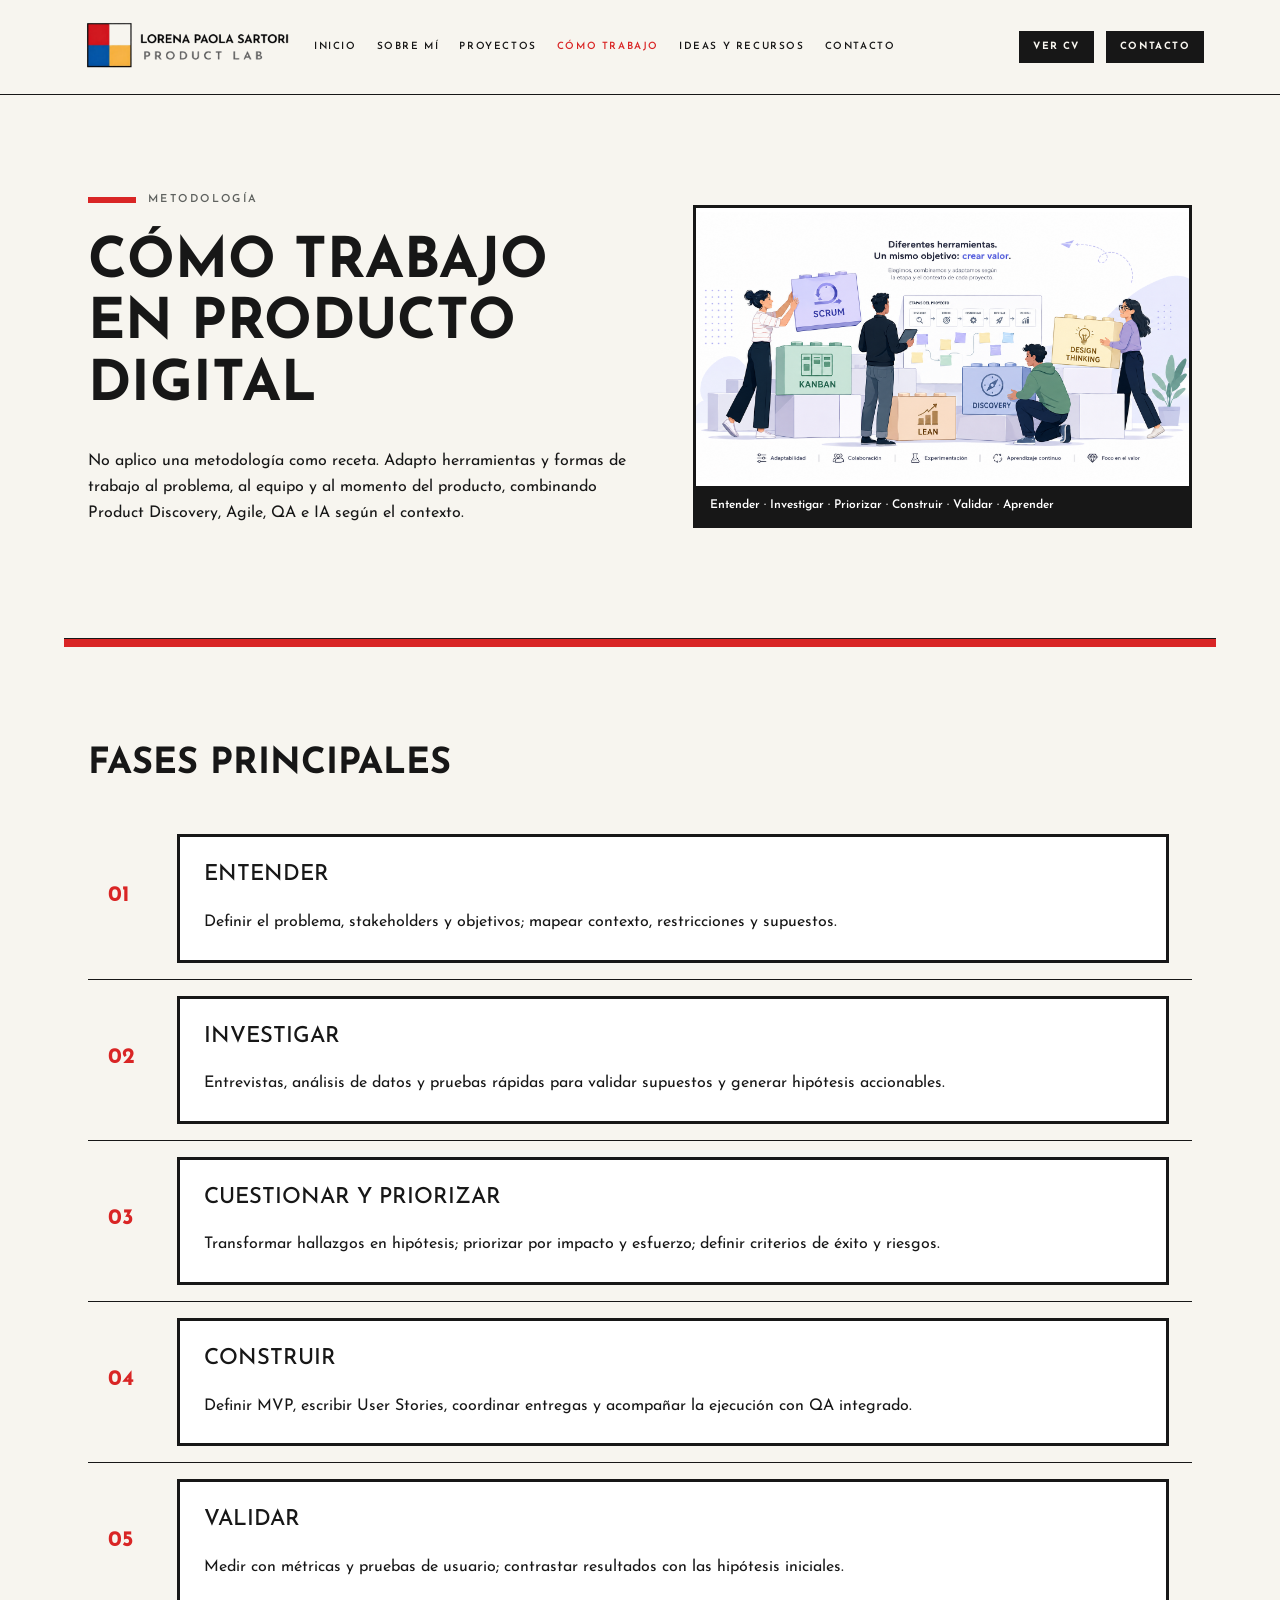
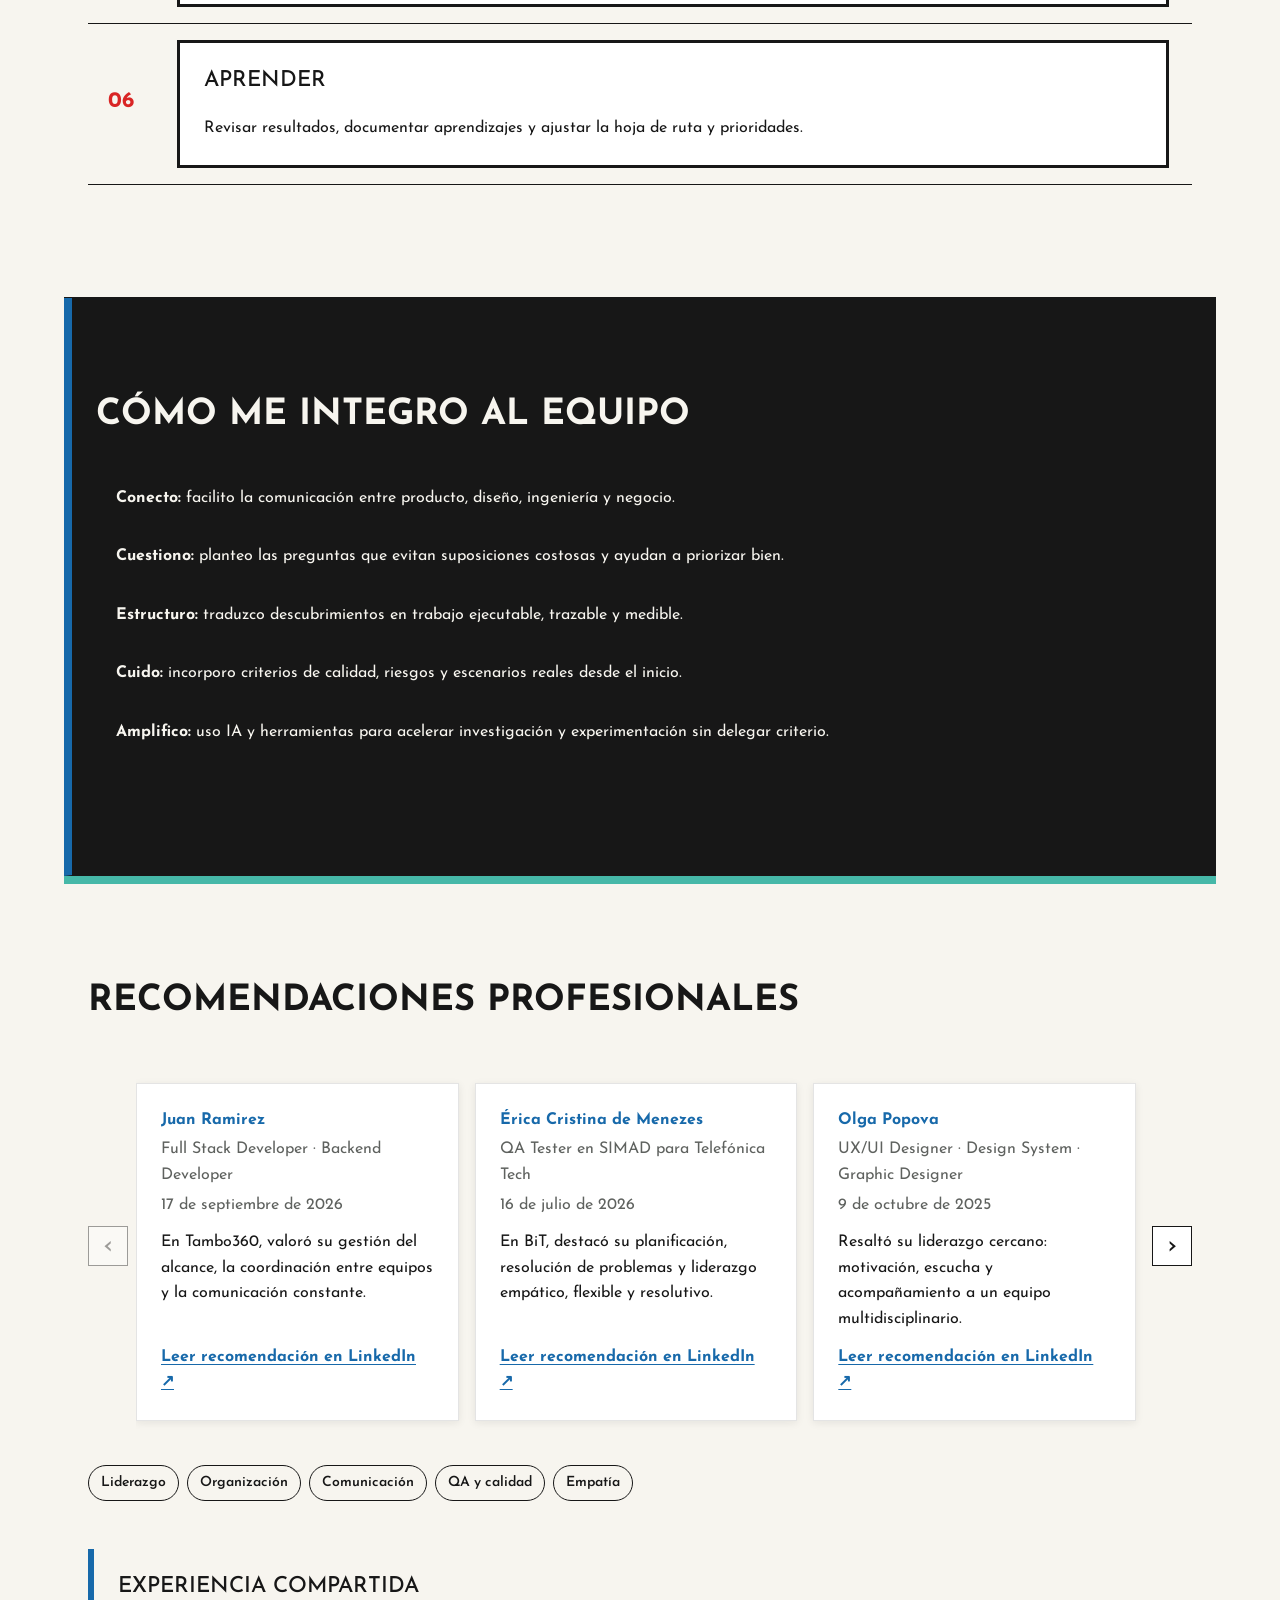
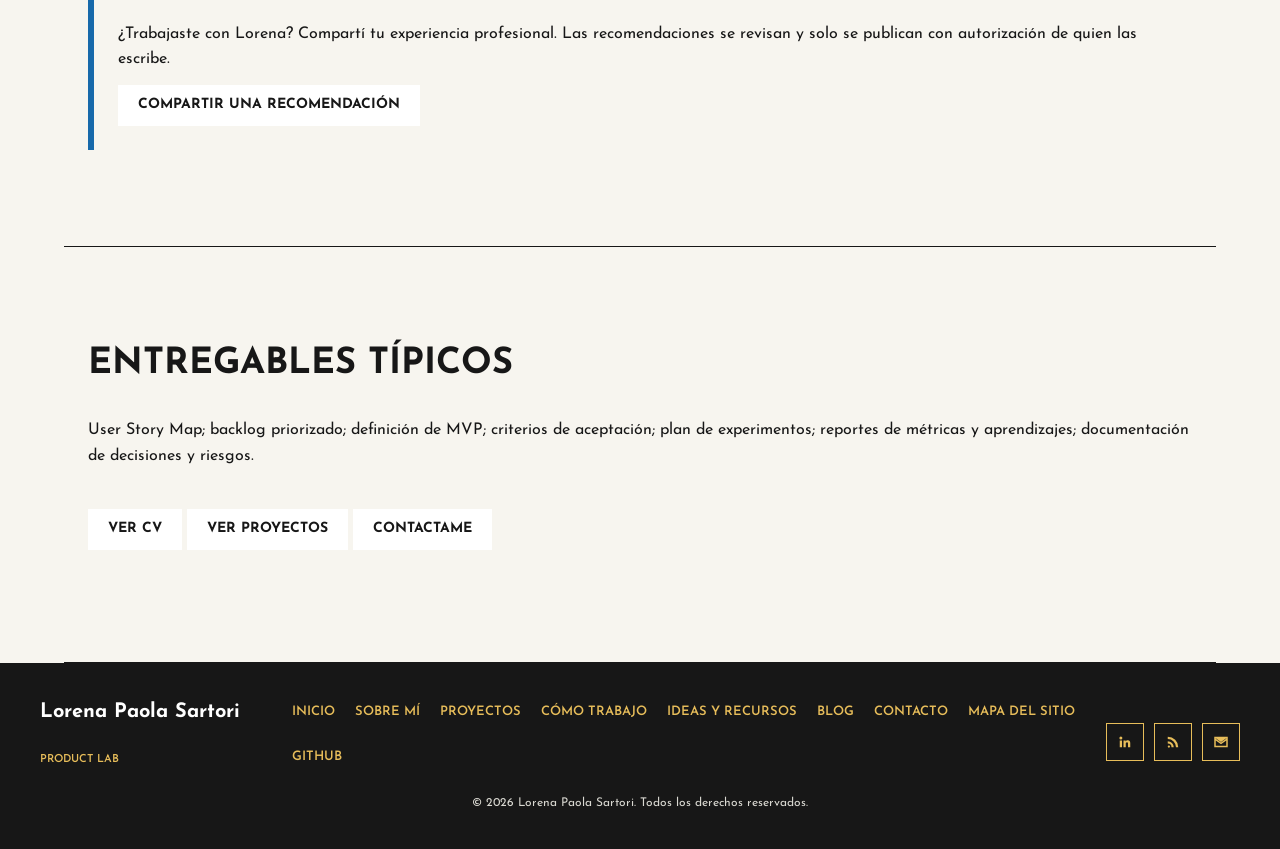
==== commit 2e8b7376: "Fix blog visibility and section contrast" ====
--- a/pages/como-trabajo.html
+++ b/pages/como-trabajo.html
@@ -233,6 +233,7 @@
           <li><a href="./proyectos.html">Proyectos</a></li>
           <li><a href="./como-trabajo.html">Cómo trabajo</a></li>
           <li><a href="./ideas-recursos.html">Ideas y Recursos</a></li>
+          <li><a href="https://anonimus201990.blogspot.com/" target="_blank" rel="noopener noreferrer">Blog</a></li>
           <li><a href="./contacto.html">Contacto</a></li>
           <li><a href="../mapa-del-sitio.html">Mapa del sitio</a></li>
           <li><a href="https://github.com/Anonimus201990" target="_blank" rel="noopener noreferrer">GitHub</a></li>
--- a/style/styles.css
+++ b/style/styles.css
@@ -997,6 +997,10 @@
   background-color: #171717;
 }
 
+.about-page .exploration-section > .section-title {
+  color: #FFFFFF;
+}
+
 .about-page .exploration-card {
   background-color: #FFFFFF;
   border-color: #E7BD5A;
@@ -1027,6 +1031,49 @@
 
 .about-page .stereotypes-section .project-card p {
   color: #171717;
+}
+
+.resources-page .blog-post-list {
+  display: grid;
+  grid-template-columns: 1fr;
+  gap: 16px;
+  width: 100%;
+  padding: 0;
+  list-style: none;
+}
+
+.inner-page.resources-page ul.blog-post-list > li {
+  padding: 0;
+  border: 0;
+}
+
+.resources-page .blog-post-link {
+  display: flex;
+  height: 100%;
+  flex-direction: column;
+  gap: 8px;
+  padding: 20px;
+  color: #171717;
+  background-color: #FFFFFF;
+  border: 2px solid #171717;
+  text-decoration: none;
+}
+
+.resources-page .blog-post-link:hover {
+  border-color: #1769AA;
+}
+
+.resources-page .blog-post-link:focus-visible {
+  outline: 3px solid #1769AA;
+  outline-offset: 3px;
+}
+
+.resources-page .blog-post-link time {
+  color: #5F625F;
+}
+
+.resources-page .blog-post-link strong {
+  color: #1769AA;
 }
 
 .projects-page .page-section:nth-child(2) {
@@ -1671,6 +1718,9 @@
   }
   .resources-page .resource-grid li:last-child {
     grid-column: 1/-1;
+  }
+  .resources-page .blog-post-list {
+    grid-template-columns: repeat(2, minmax(0, 1fr));
   }
   .contact-page .contact-section {
     grid-template-columns: minmax(0, 1.1fr) minmax(220px, 0.9fr);
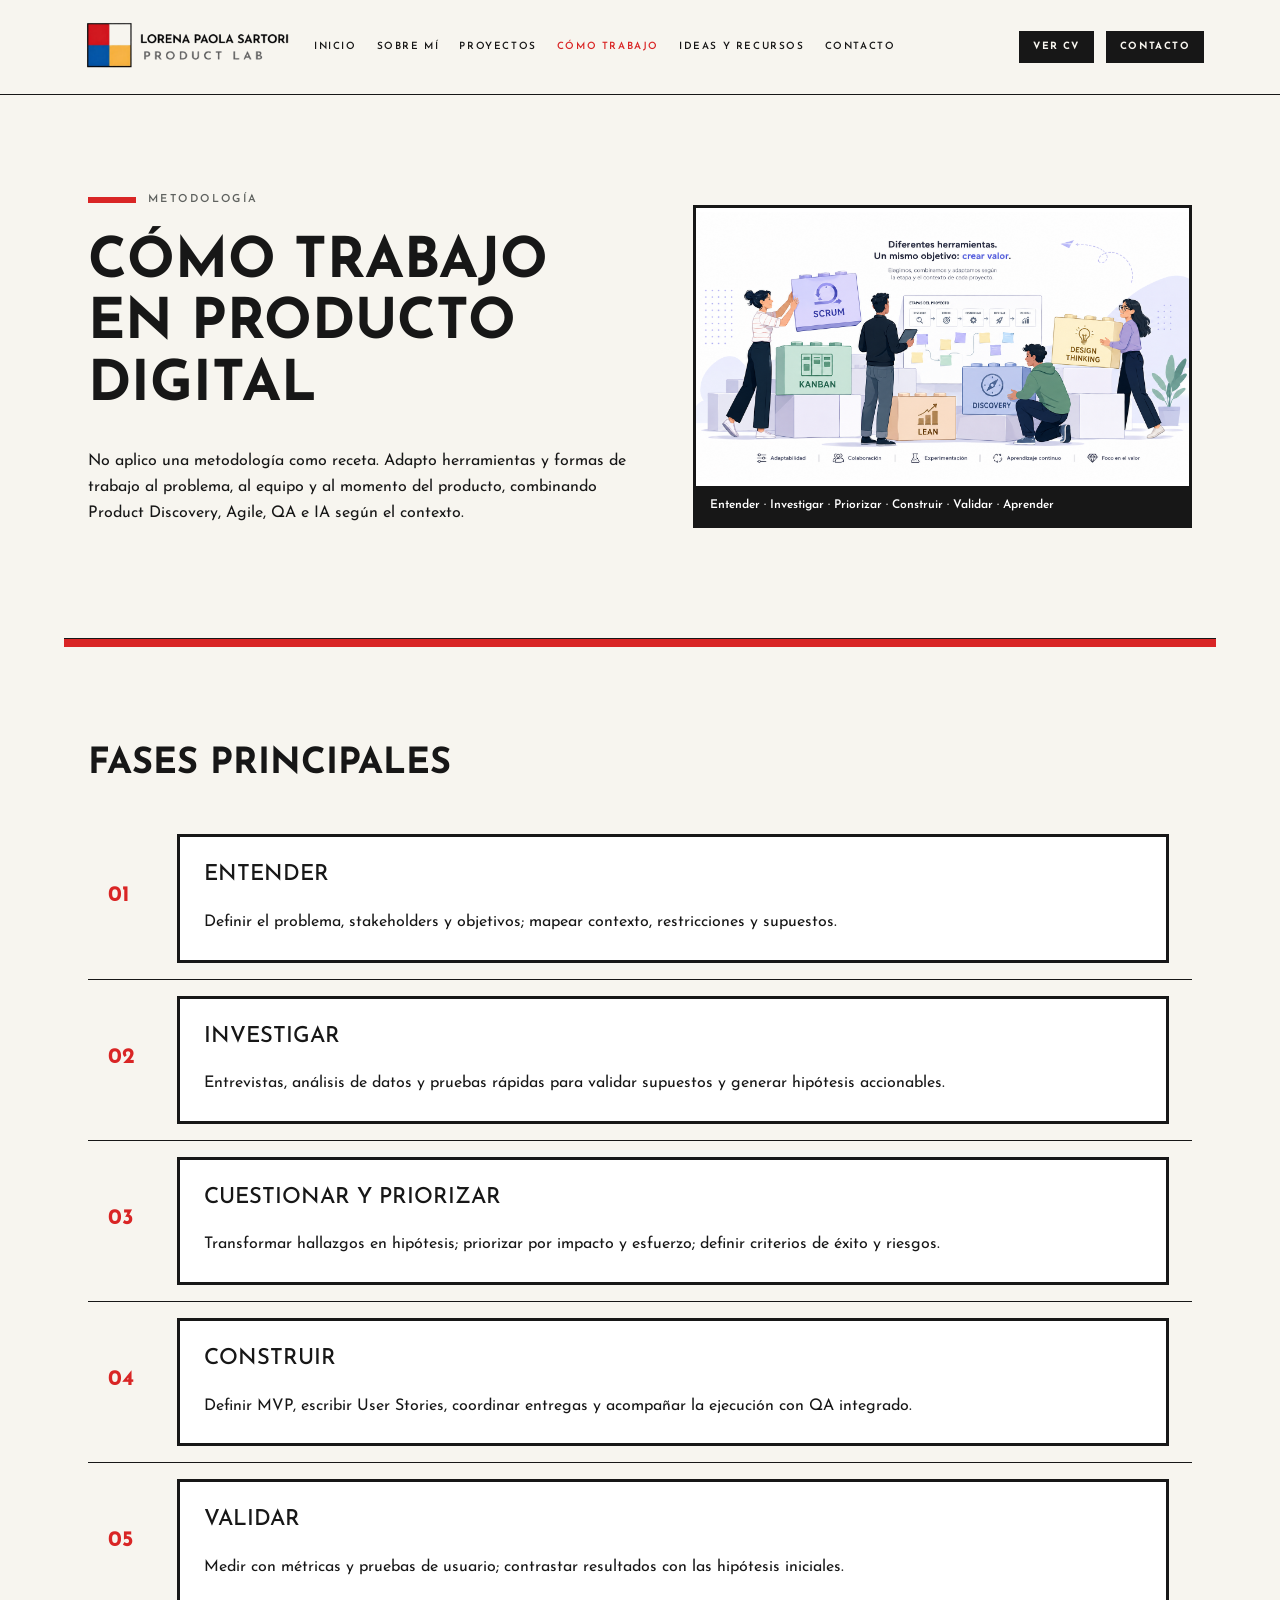
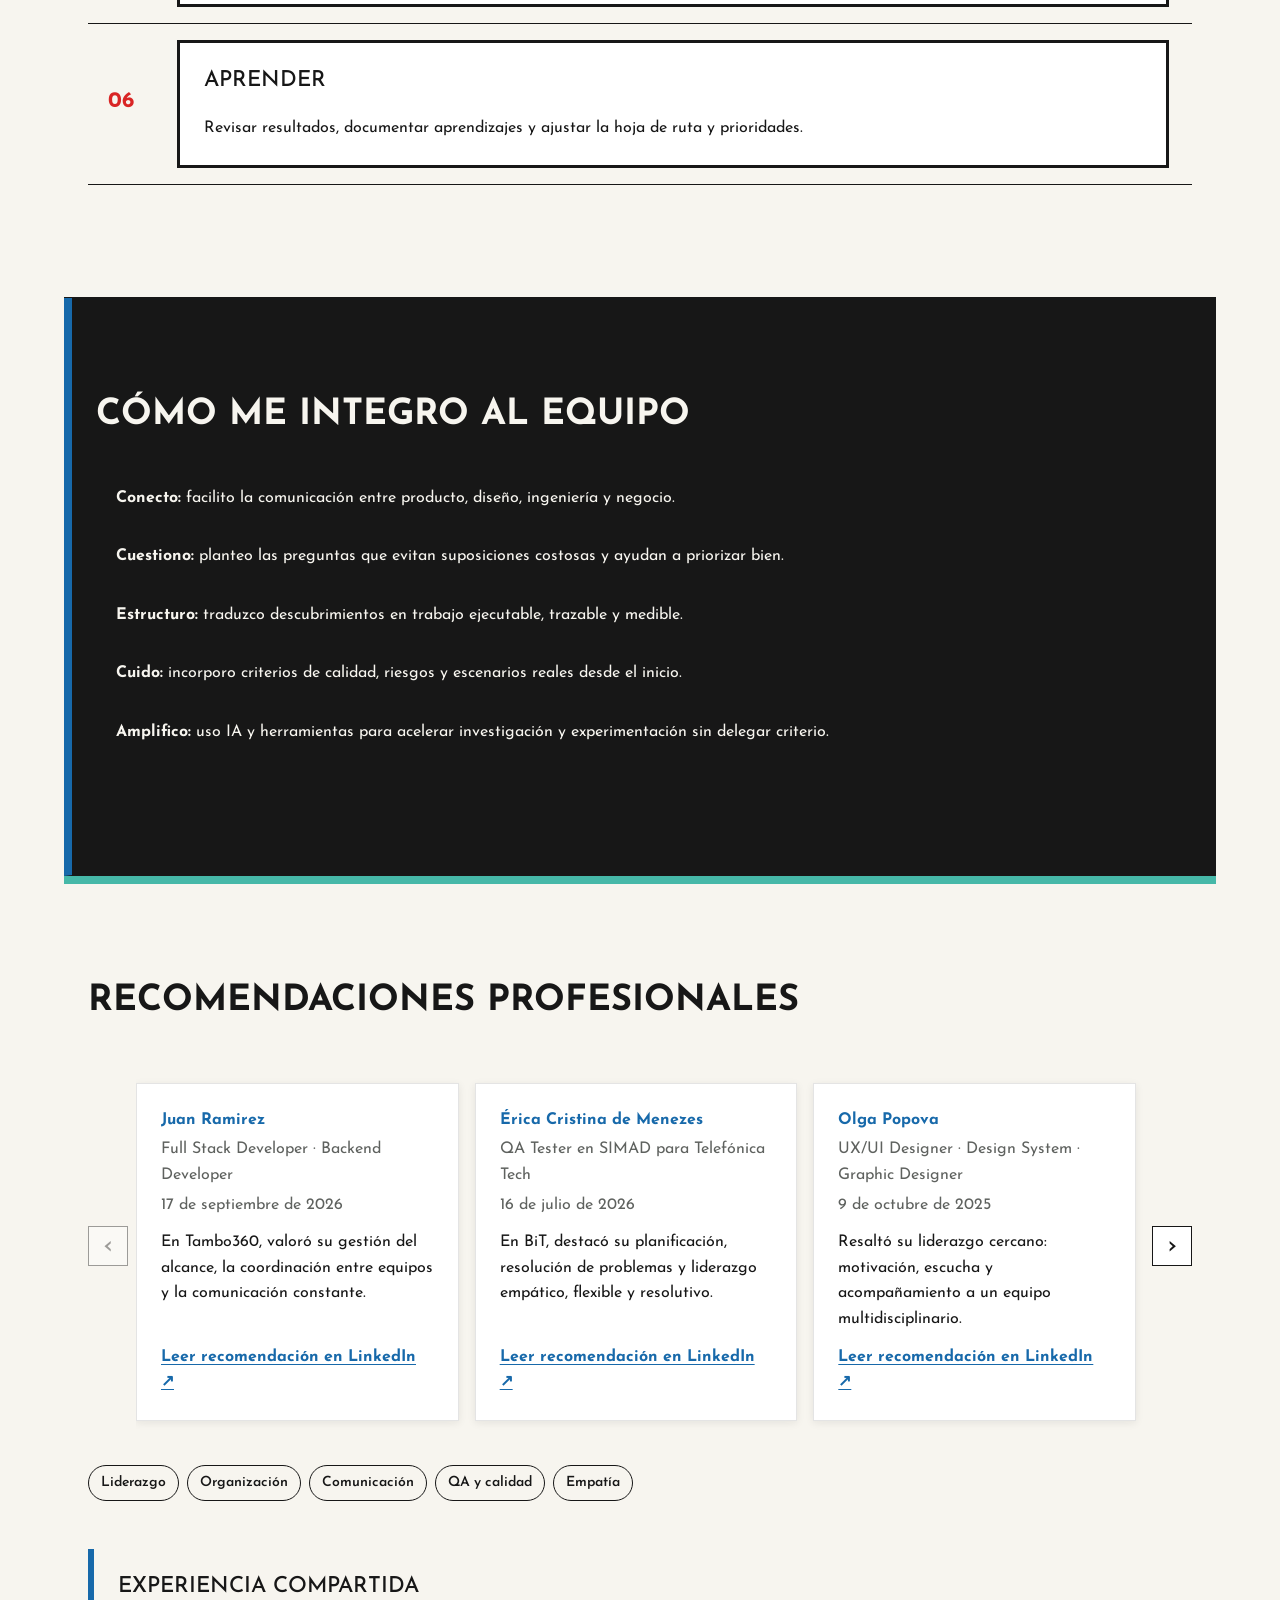
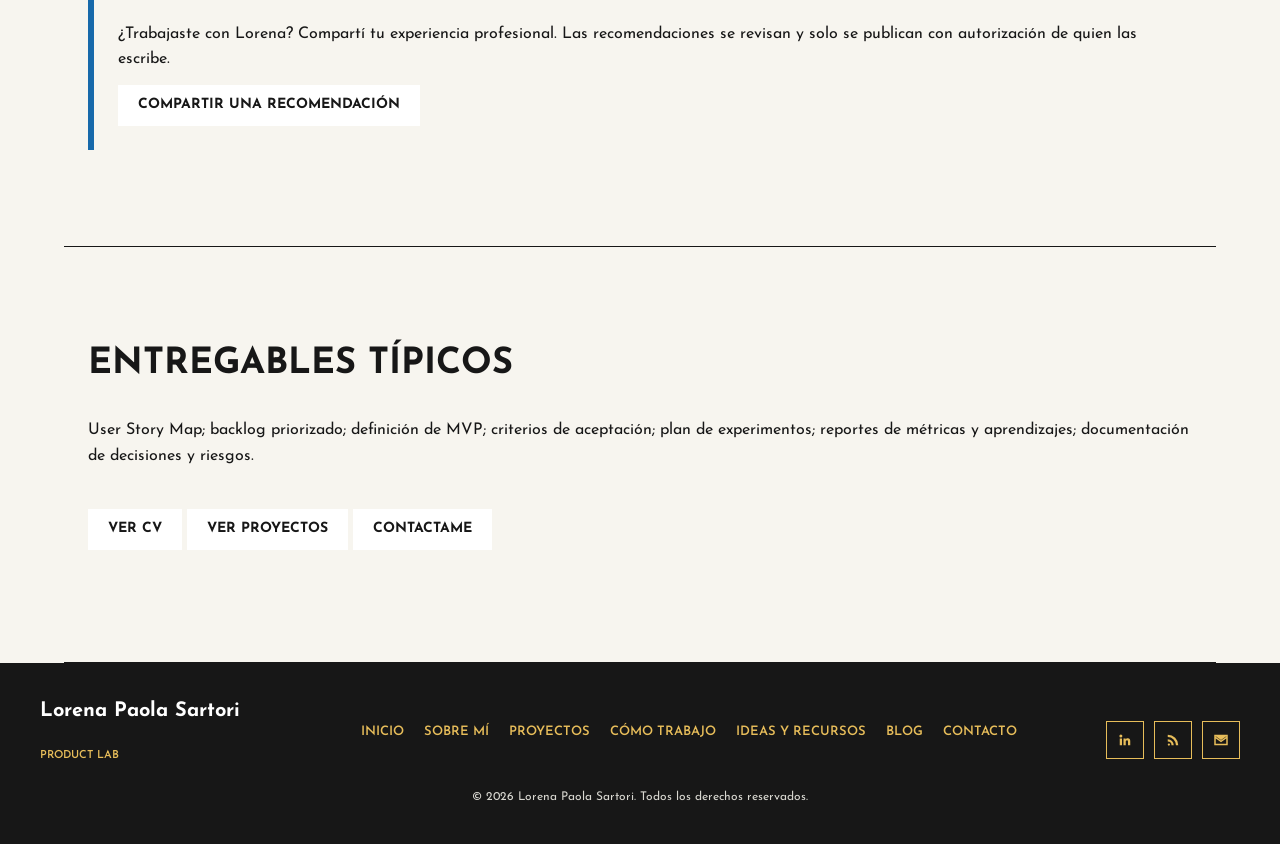
==== commit d0b21b26: "Improve SEO and accessibility across portfolio" ====
--- a/pages/como-trabajo.html
+++ b/pages/como-trabajo.html
@@ -235,8 +235,6 @@
           <li><a href="./ideas-recursos.html">Ideas y Recursos</a></li>
           <li><a href="https://anonimus201990.blogspot.com/" target="_blank" rel="noopener noreferrer">Blog</a></li>
           <li><a href="./contacto.html">Contacto</a></li>
-          <li><a href="../mapa-del-sitio.html">Mapa del sitio</a></li>
-          <li><a href="https://github.com/Anonimus201990" target="_blank" rel="noopener noreferrer">GitHub</a></li>
         </ul>
       </nav>
 
--- a/style/styles.css
+++ b/style/styles.css
@@ -2616,3 +2616,473 @@
     grid-row: 1;
   }
 }
+
+.home-page .problems-section {
+  order: 3;
+}
+
+.home-page .approach-summary-section {
+  order: 4;
+}
+
+.home-page .capacities-section {
+  order: 5;
+}
+
+.home-page .work-method-section {
+  order: 6;
+}
+
+.home-page .selected-projects-section {
+  order: 7;
+}
+
+.home-page .contact-section {
+  order: 8;
+}
+
+.home-page .contact-section {
+  width: 100%;
+  max-width: none;
+  min-height: 194px;
+  flex-direction: row;
+  align-items: center;
+  justify-content: space-between;
+  gap: 32px;
+  margin: 0;
+  padding: 48px max(24px, calc((100% - 1920px) / 2));
+  border: 0;
+}
+
+.home-page .contact-copy {
+  max-width: 760px;
+}
+
+.home-page .contact-section .section-title {
+  margin: 0 0 12px;
+  font-size: clamp(1.5rem, 3vw, 2.5rem);
+}
+
+.home-page .contact-section .contact-copy p {
+  margin: 0;
+}
+
+.home-page .contact-section .contact-cta-link {
+  display: inline-flex;
+  flex: 0 0 auto;
+  align-items: center;
+  gap: 10px;
+  padding: 18px 30px;
+  color: #FFFFFF;
+  background-color: #171717;
+  border: 0;
+  border-radius: 999px;
+  letter-spacing: 0.16em;
+  text-transform: uppercase;
+}
+
+.home-page .contact-section .contact-cta-link:hover {
+  color: #171717;
+  background-color: #E7BD5A;
+}
+
+.home-page .contact-section .contact-cta-link:focus-visible {
+  outline: 3px solid #FFFFFF;
+  outline-offset: 4px;
+}
+
+.home-page .site-footer {
+  padding: 80px 32px 42px;
+}
+
+.home-page .footer-content {
+  width: 100%;
+  max-width: 1920px;
+  row-gap: 8px;
+}
+
+.home-page .footer-decoration {
+  display: none;
+}
+
+.home-page .footer-socials {
+  gap: 14px;
+}
+
+.home-page .footer-socials a {
+  width: 50px;
+  height: 50px;
+  color: #1769AA;
+  border-color: #1769AA;
+}
+
+.home-page .footer-socials a:hover {
+  color: #FFFFFF;
+  background-color: #1769AA;
+}
+
+@media (min-width: 1024px) {
+  .home-page .footer-content {
+    grid-template-columns: max-content auto minmax(0, 1fr) auto;
+    column-gap: 32px;
+    row-gap: 48px;
+  }
+  .home-page .footer-decoration {
+    display: flex;
+    grid-column: 2;
+    grid-row: 1/span 2;
+    align-items: center;
+    gap: 32px;
+  }
+  .home-page .footer-decoration span {
+    display: block;
+    width: 16px;
+    height: 16px;
+  }
+  .home-page .footer-decoration-square:first-child {
+    background-color: #D92525;
+  }
+  .home-page .footer-decoration-circle {
+    background-color: #1769AA;
+    border-radius: 50%;
+  }
+  .home-page .footer-decoration-square:last-child {
+    background-color: #E7BD5A;
+  }
+  .home-page .footer-content .site-nav {
+    grid-column: 3;
+    grid-row: 1/span 2;
+  }
+  .home-page .footer-socials {
+    grid-column: 4;
+    grid-row: 1/span 2;
+  }
+  .home-page .footer-copy {
+    grid-row: 3;
+  }
+}
+
+.home-page .project-metrics {
+  border: 0;
+}
+
+.home-page .metrics-container {
+  gap: 8px;
+  padding: 8px;
+}
+
+.home-page .metric-item {
+  border: 1px solid #171717;
+}
+
+.home-page .problems-section {
+  border-bottom: 0;
+}
+
+.home-page .hero-section {
+  min-height: 0;
+}
+
+.home-page .hero-content {
+  max-width: 560px;
+}
+
+.home-page .hero-section .page-title {
+  font-size: clamp(2.5rem, 6vw, 5rem);
+}
+
+.home-page .hero-image {
+  max-width: 480px;
+  justify-self: end;
+}
+
+.home-page .problems-intro {
+  display: grid;
+  grid-template-columns: 1fr;
+  align-items: center;
+  gap: 16px 32px;
+  width: 100%;
+}
+
+.home-page .problems-intro .section-title {
+  margin: 0;
+}
+
+.home-page .problems-intro p {
+  max-width: 560px;
+  margin: 0;
+  color: #5F625F;
+}
+
+.home-page .problems-section .numbered-list {
+  gap: 0;
+}
+
+.home-page .problems-section .numbered-item {
+  display: grid;
+  grid-template-columns: 40px minmax(0, 1fr);
+  align-items: center;
+  gap: 4px 16px;
+  padding: 14px 0;
+  background: transparent;
+  border: 0;
+  border-top: 1px solid rgba(23, 23, 23, 0.4);
+}
+
+.home-page .problems-section .numbered-item:last-child {
+  border-bottom: 1px solid rgba(23, 23, 23, 0.4);
+}
+
+.home-page .problems-section .numbered-item > span {
+  grid-column: 1;
+  grid-row: 1/span 2;
+}
+
+.home-page .problems-section .numbered-item > div {
+  display: contents;
+}
+
+.home-page .problems-section .numbered-item h3 {
+  grid-column: 2;
+  grid-row: 1;
+  margin: 0;
+  font-size: 18px;
+}
+
+.home-page .problems-section .numbered-item p {
+  grid-column: 2;
+  grid-row: 2;
+  margin: 0;
+}
+
+.home-page .approach-summary-section {
+  gap: 12px;
+  padding-top: 28px;
+  padding-bottom: 12px;
+  border: 0;
+}
+
+.home-page .approach-summary-section h2 {
+  font-size: clamp(1.25rem, 3vw, 1.75rem);
+  text-transform: none;
+}
+
+.home-page .approach-summary-section p {
+  max-width: none;
+  margin: 0;
+  color: #5F625F;
+  font-size: 14px;
+}
+
+.home-page .approach-tags {
+  display: flex;
+  flex-wrap: wrap;
+  gap: 8px;
+  width: 100%;
+  padding: 0;
+}
+
+.home-page .approach-tags li {
+  padding: 4px 12px;
+  color: #171717;
+  border: 1px solid #46B8A8;
+  border-radius: 999px;
+  font-size: 11px;
+  font-weight: 700;
+  letter-spacing: 0.08em;
+  text-transform: uppercase;
+}
+
+.home-page .capacities-section {
+  gap: 16px;
+}
+
+.home-page .capacities-stage .capacity-card {
+  min-height: 176px;
+  padding: 24px;
+}
+
+.home-page .capacities-stage .capacity-card .card-number {
+  margin-bottom: 8px;
+}
+
+.home-page .capacities-section > p:last-child {
+  margin: 0;
+}
+
+.home-page .method-card {
+  min-height: 164px;
+  padding: 24px;
+}
+
+.home-page .method-card h3 {
+  margin-top: 16px;
+}
+
+.home-page .selected-project-carousel {
+  display: none;
+}
+
+.home-page .selected-project-grid {
+  display: grid;
+  grid-template-columns: minmax(0, 1fr);
+  gap: 20px;
+  width: 100%;
+  margin-top: 40px;
+}
+
+.home-page .selected-project-card {
+  display: flex;
+  min-width: 0;
+  flex-direction: column;
+  color: #171717;
+  background-color: #FFFFFF;
+  border: 1px solid #171717;
+  transition: transform 0.3s ease, box-shadow 0.3s ease;
+}
+
+.home-page .selected-project-card:hover {
+  color: #171717;
+  box-shadow: 0 6px 18px rgba(23, 23, 23, 0.12);
+  transform: translateY(-3px);
+}
+
+.home-page .selected-project-card:focus-visible {
+  outline: 3px solid #1769AA;
+  outline-offset: 3px;
+}
+
+.home-page .selected-project-band {
+  display: flex;
+  min-height: 72px;
+  align-items: center;
+  justify-content: space-between;
+  padding: 16px 20px;
+  border-bottom: 1px solid #171717;
+}
+
+.home-page .selected-project-band strong {
+  font-size: 28px;
+}
+
+.home-page .selected-project-band > span {
+  font-size: 11px;
+  font-weight: 700;
+  letter-spacing: 0.18em;
+  text-transform: uppercase;
+}
+
+.home-page .band-blue {
+  color: #FFFFFF;
+  background-color: #1769AA;
+}
+
+.home-page .band-red {
+  color: #FFFFFF;
+  background-color: #D92525;
+}
+
+.home-page .band-teal {
+  color: #171717;
+  background-color: #46B8A8;
+}
+
+.home-page .band-yellow {
+  color: #171717;
+  background-color: #E7BD5A;
+}
+
+.home-page .selected-project-copy {
+  display: flex;
+  flex-direction: column;
+  gap: 8px;
+  padding: 20px;
+}
+
+.home-page .selected-project-copy h3 {
+  margin: 0;
+  font-size: 18px;
+  text-transform: uppercase;
+}
+
+.home-page .selected-project-copy > span {
+  color: #5F625F;
+  font-size: 14px;
+}
+
+@media (min-width: 768px) {
+  .home-page .hero-section {
+    grid-template-columns: minmax(0, 1fr) minmax(0, 1fr);
+    min-height: 0;
+    padding-top: 72px;
+    padding-bottom: 72px;
+  }
+
+  .home-page .problems-intro {
+    grid-template-columns: minmax(0, 0.95fr) minmax(0, 1.05fr);
+  }
+
+  .home-page .problems-section .numbered-item {
+    grid-template-columns: 56px minmax(180px, 0.8fr) minmax(220px, 1fr);
+    gap: 24px;
+    padding: 14px 0;
+  }
+
+  .home-page .problems-section .numbered-item > span {
+    grid-row: 1;
+  }
+
+  .home-page .problems-section .numbered-item h3 {
+    grid-column: 2;
+    grid-row: 1;
+  }
+
+  .home-page .problems-section .numbered-item p {
+    grid-column: 3;
+    grid-row: 1;
+    text-align: right;
+  }
+
+  .home-page .selected-project-grid {
+    grid-template-columns: repeat(2, minmax(0, 1fr));
+  }
+}
+
+@media (max-width: 767px) {
+  .home-page .hero-section {
+    gap: 28px;
+  }
+
+  .home-page .hero-section .page-title {
+    font-size: clamp(2rem, 10vw, 3.5rem);
+  }
+
+  .home-page .approach-summary-section {
+    padding-top: 12px;
+  }
+
+  .home-page .capacities-section > .section-title {
+    font-size: clamp(1.25rem, 8vw, 2.25rem);
+  }
+
+  .home-page .selected-projects-section .section-title {
+    font-size: clamp(1.5rem, 8vw, 2rem);
+  }
+
+  .home-page .contact-section .section-title {
+    font-size: clamp(1.5rem, 8vw, 2rem);
+  }
+
+  .home-page .contact-section {
+    align-items: flex-start;
+    flex-direction: column;
+    gap: 24px;
+    padding: 40px 24px;
+  }
+}
+
+@media (prefers-reduced-motion: reduce) {
+  .home-page .selected-project-card {
+    transition: none;
+  }
+}
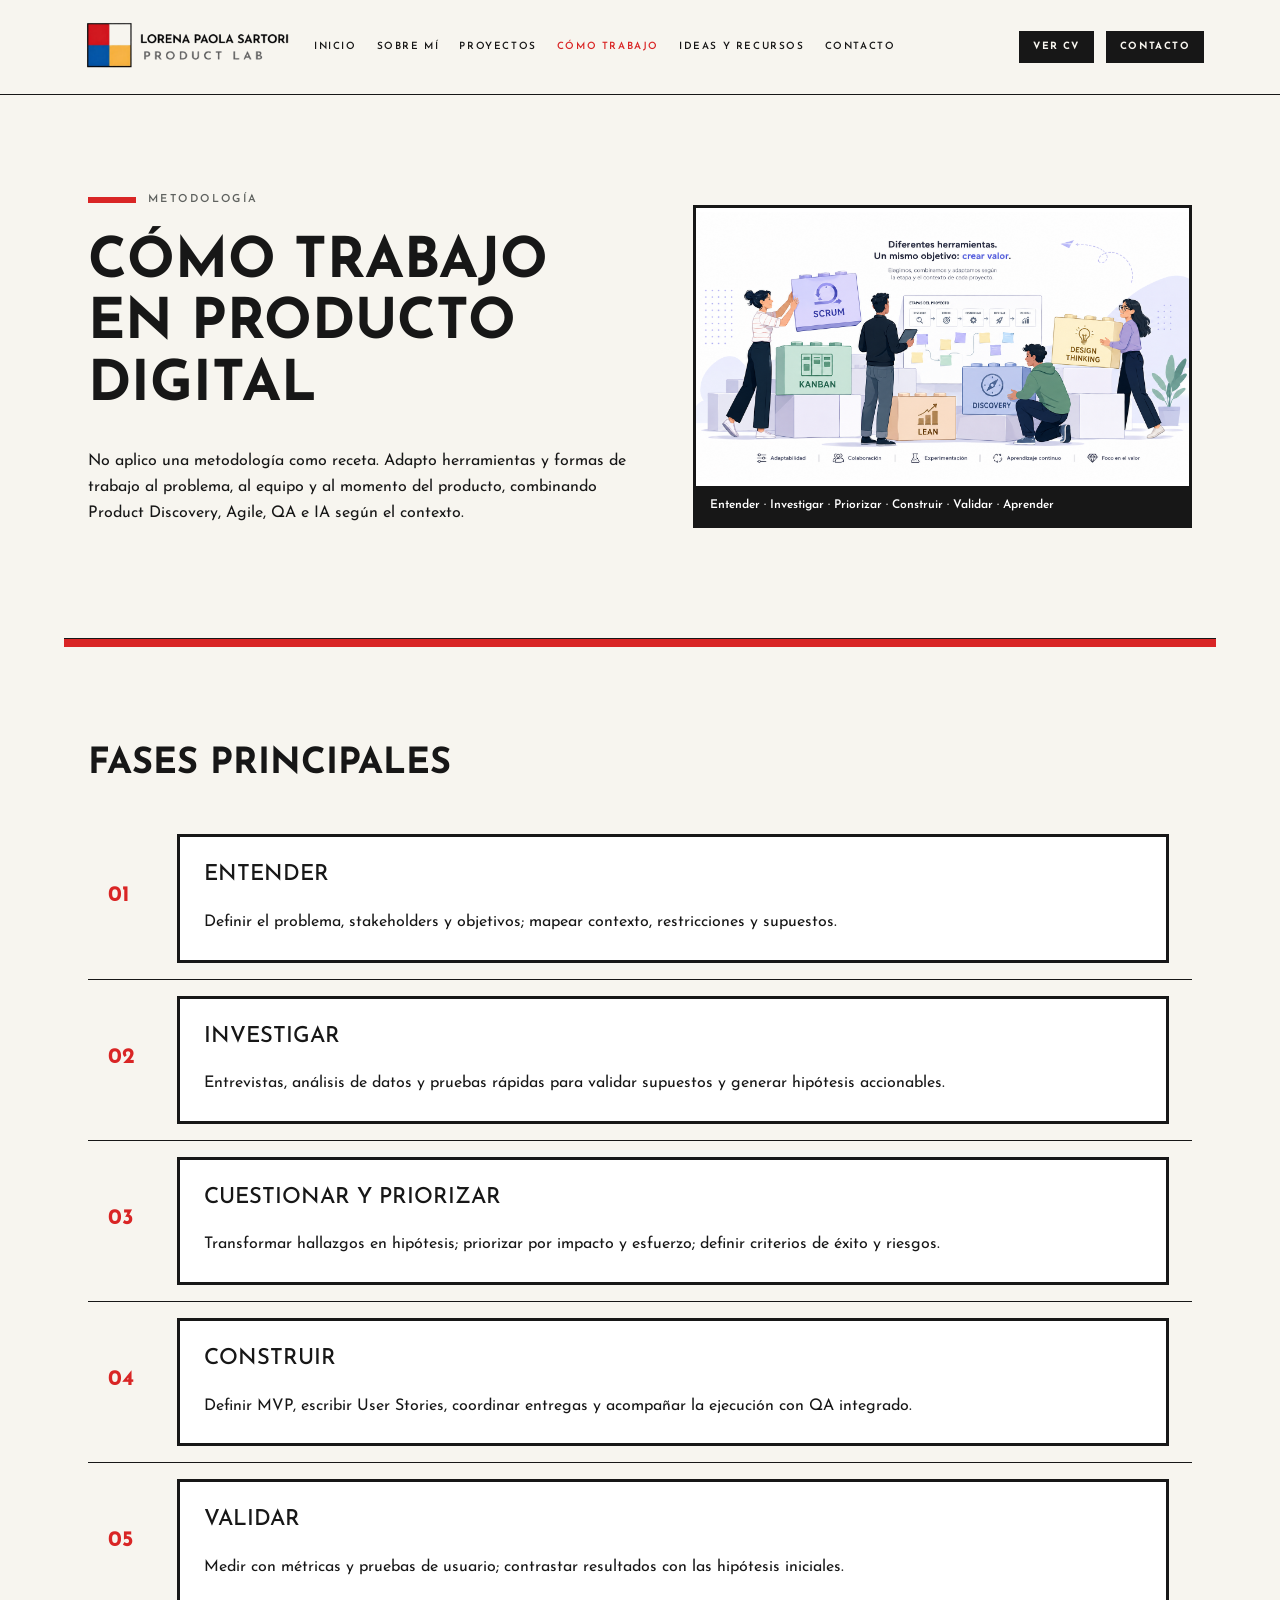
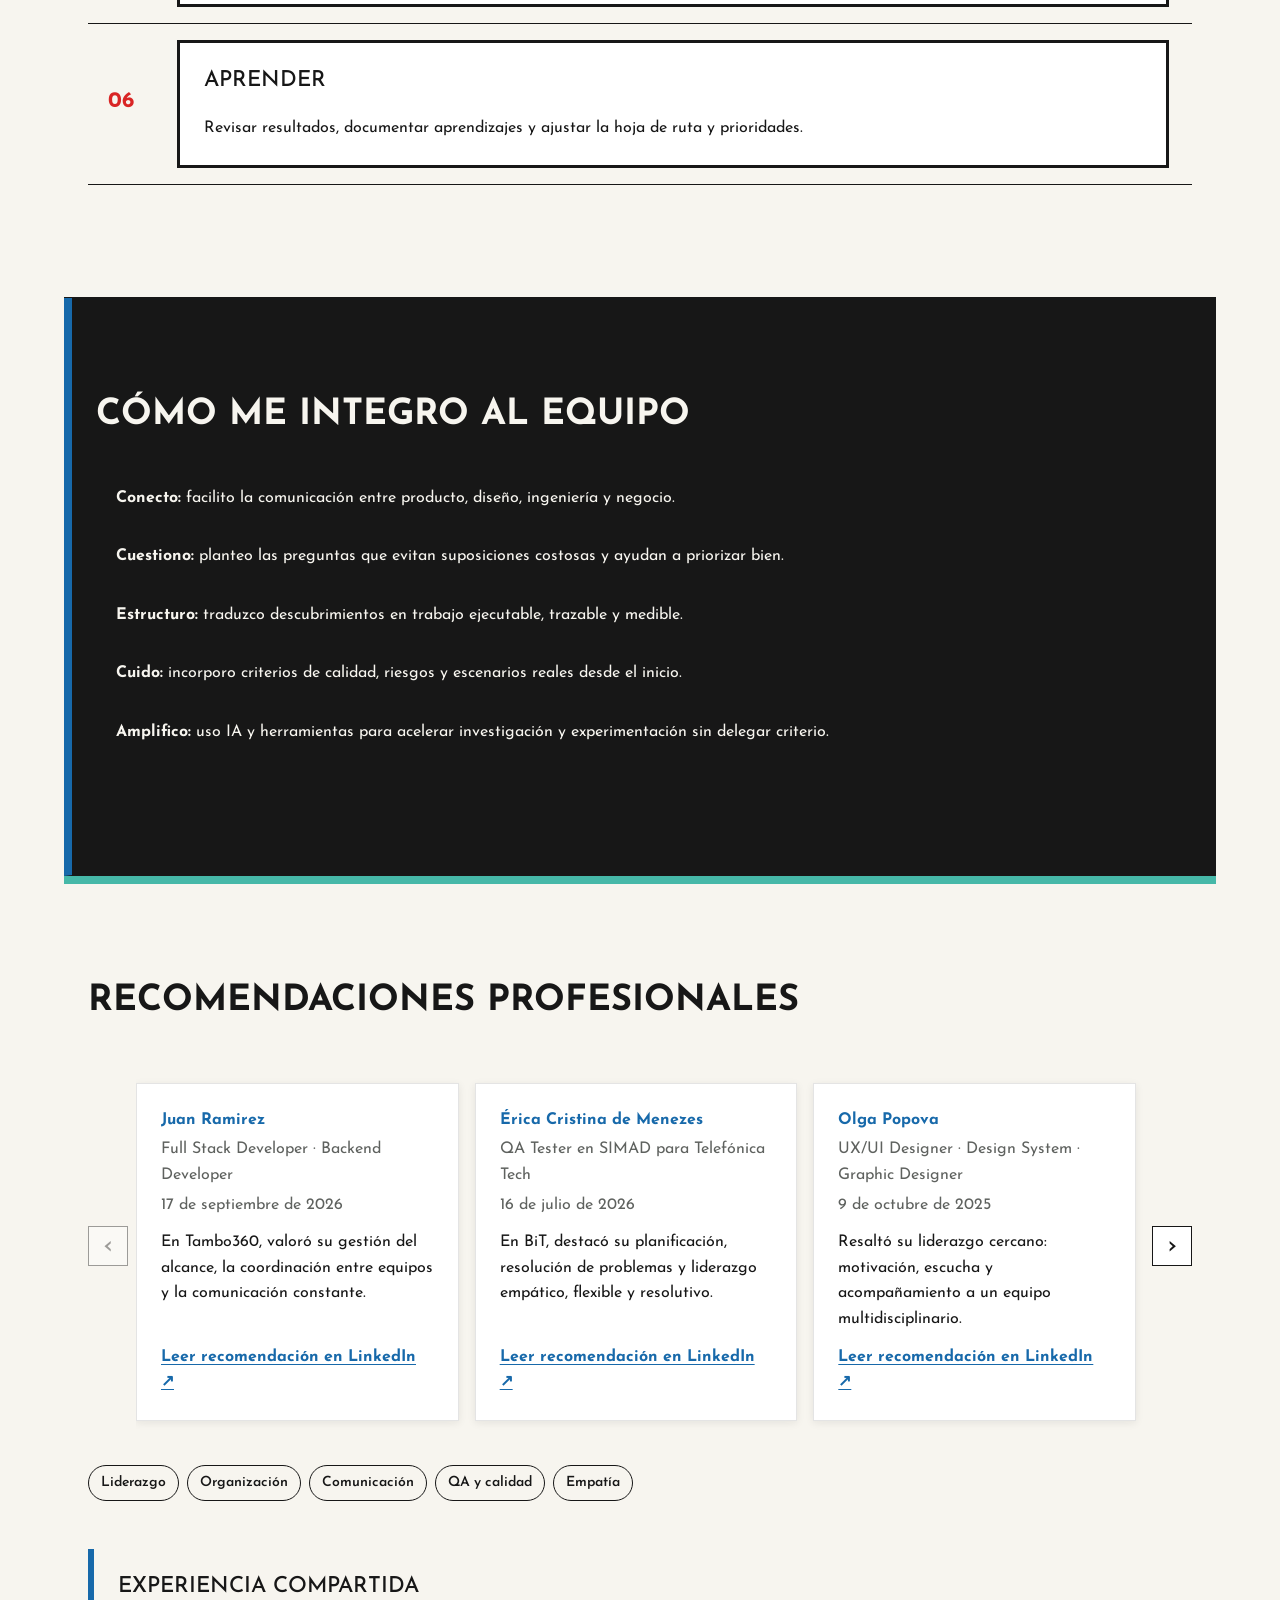
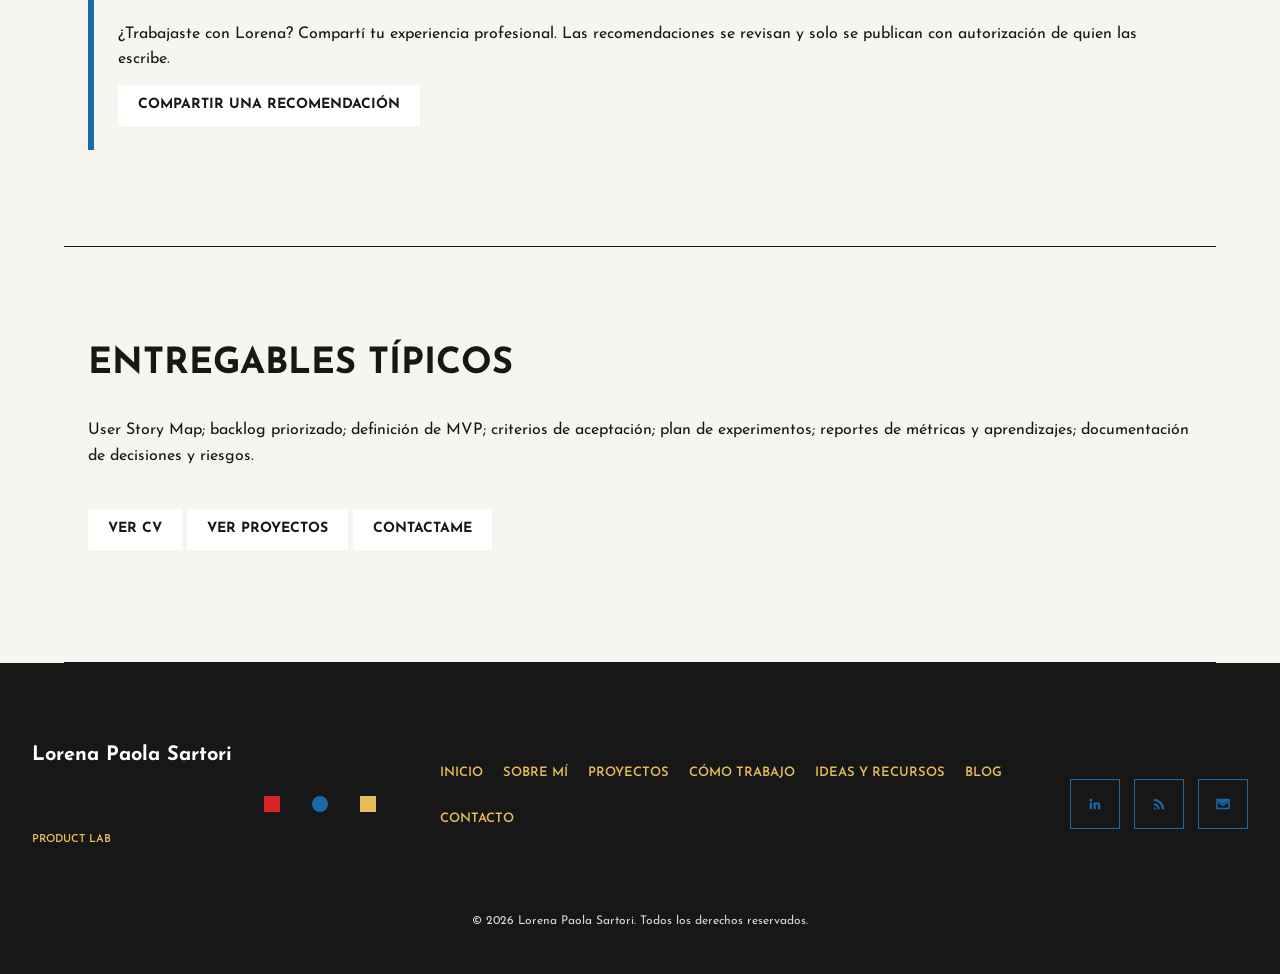
==== commit f10b2381: "Unifica el nuevo pie de página en todo el sitio" ====
--- a/pages/como-trabajo.html
+++ b/pages/como-trabajo.html
@@ -225,6 +225,11 @@
     <div class="footer-content">
       <p class="brand-name">Lorena Paola Sartori</p>
       <p class="brand-label">Product Lab</p>
+      <div class="footer-decoration" aria-hidden="true">
+        <span class="footer-decoration-square"></span>
+        <span class="footer-decoration-circle"></span>
+        <span class="footer-decoration-square"></span>
+      </div>
 
       <nav class="site-nav" aria-label="Navegación secundaria">
         <ul class="footer-nav-list">
--- a/style/styles.css
+++ b/style/styles.css
@@ -1961,7 +1961,7 @@
 
 .site-footer {
   width: 100%;
-  padding: 36px 32px;
+  padding: 80px 32px 42px;
   color: #FFFFFF;
   background-color: #171717;
 }
@@ -1971,7 +1971,8 @@
   grid-template-columns: minmax(0, 1fr) auto;
   align-items: center;
   gap: 8px 20px;
-  max-width: 1200px;
+  width: 100%;
+  max-width: 1920px;
   margin: 0 auto;
 }
 
@@ -1988,6 +1989,10 @@
 .footer-content .site-nav {
   grid-column: 1/-1;
   grid-row: 3;
+}
+
+.footer-decoration {
+  display: none;
 }
 
 .footer-nav-list {
@@ -2021,21 +2026,21 @@
   grid-row: 1/span 2;
   align-self: center;
   justify-self: end;
-  gap: 10px;
+  gap: 14px;
 }
 
 .footer-socials a {
   display: grid;
   place-items: center;
-  width: 38px;
-  height: 38px;
-  color: #E7BD5A;
-  border: 1px solid #E7BD5A;
+  width: 50px;
+  height: 50px;
+  color: #1769AA;
+  border: 1px solid #1769AA;
   transition: color 0.3s ease, background-color 0.3s ease;
 }
 .footer-socials a:hover {
-  color: #171717;
-  background-color: #E7BD5A;
+  color: #FFFFFF;
+  background-color: #1769AA;
 }
 .footer-socials a:focus-visible {
   outline: 2px solid #FFFFFF;
@@ -2057,7 +2062,9 @@
 }
 @media (min-width: 1024px) {
   .footer-content {
-    grid-template-columns: max-content minmax(0, 1fr) auto;
+    grid-template-columns: max-content auto minmax(0, 1fr) auto;
+    column-gap: 32px;
+    row-gap: 48px;
   }
   .footer-content > .brand-name {
     grid-column: 1;
@@ -2067,12 +2074,34 @@
     grid-column: 1;
     grid-row: 2;
   }
-  .footer-content .site-nav {
+  .footer-decoration {
+    display: flex;
     grid-column: 2;
     grid-row: 1/span 2;
+    align-items: center;
+    gap: 32px;
+  }
+  .footer-decoration span {
+    display: block;
+    width: 16px;
+    height: 16px;
+  }
+  .footer-decoration-square:first-child {
+    background-color: #D92525;
+  }
+  .footer-decoration-circle {
+    background-color: #1769AA;
+    border-radius: 50%;
+  }
+  .footer-decoration-square:last-child {
+    background-color: #E7BD5A;
+  }
+  .footer-content .site-nav {
+    grid-column: 3;
+    grid-row: 1/span 2;
   }
   .footer-socials {
-    grid-column: 3;
+    grid-column: 4;
     grid-row: 1/span 2;
   }
   .footer-copy {
@@ -2691,77 +2720,6 @@
   outline-offset: 4px;
 }
 
-.home-page .site-footer {
-  padding: 80px 32px 42px;
-}
-
-.home-page .footer-content {
-  width: 100%;
-  max-width: 1920px;
-  row-gap: 8px;
-}
-
-.home-page .footer-decoration {
-  display: none;
-}
-
-.home-page .footer-socials {
-  gap: 14px;
-}
-
-.home-page .footer-socials a {
-  width: 50px;
-  height: 50px;
-  color: #1769AA;
-  border-color: #1769AA;
-}
-
-.home-page .footer-socials a:hover {
-  color: #FFFFFF;
-  background-color: #1769AA;
-}
-
-@media (min-width: 1024px) {
-  .home-page .footer-content {
-    grid-template-columns: max-content auto minmax(0, 1fr) auto;
-    column-gap: 32px;
-    row-gap: 48px;
-  }
-  .home-page .footer-decoration {
-    display: flex;
-    grid-column: 2;
-    grid-row: 1/span 2;
-    align-items: center;
-    gap: 32px;
-  }
-  .home-page .footer-decoration span {
-    display: block;
-    width: 16px;
-    height: 16px;
-  }
-  .home-page .footer-decoration-square:first-child {
-    background-color: #D92525;
-  }
-  .home-page .footer-decoration-circle {
-    background-color: #1769AA;
-    border-radius: 50%;
-  }
-  .home-page .footer-decoration-square:last-child {
-    background-color: #E7BD5A;
-  }
-  .home-page .footer-content .site-nav {
-    grid-column: 3;
-    grid-row: 1/span 2;
-  }
-  .home-page .footer-socials {
-    grid-column: 4;
-    grid-row: 1/span 2;
-  }
-  .home-page .footer-copy {
-    grid-row: 3;
-  }
-}
-
 .home-page .project-metrics {
   border: 0;
 }
